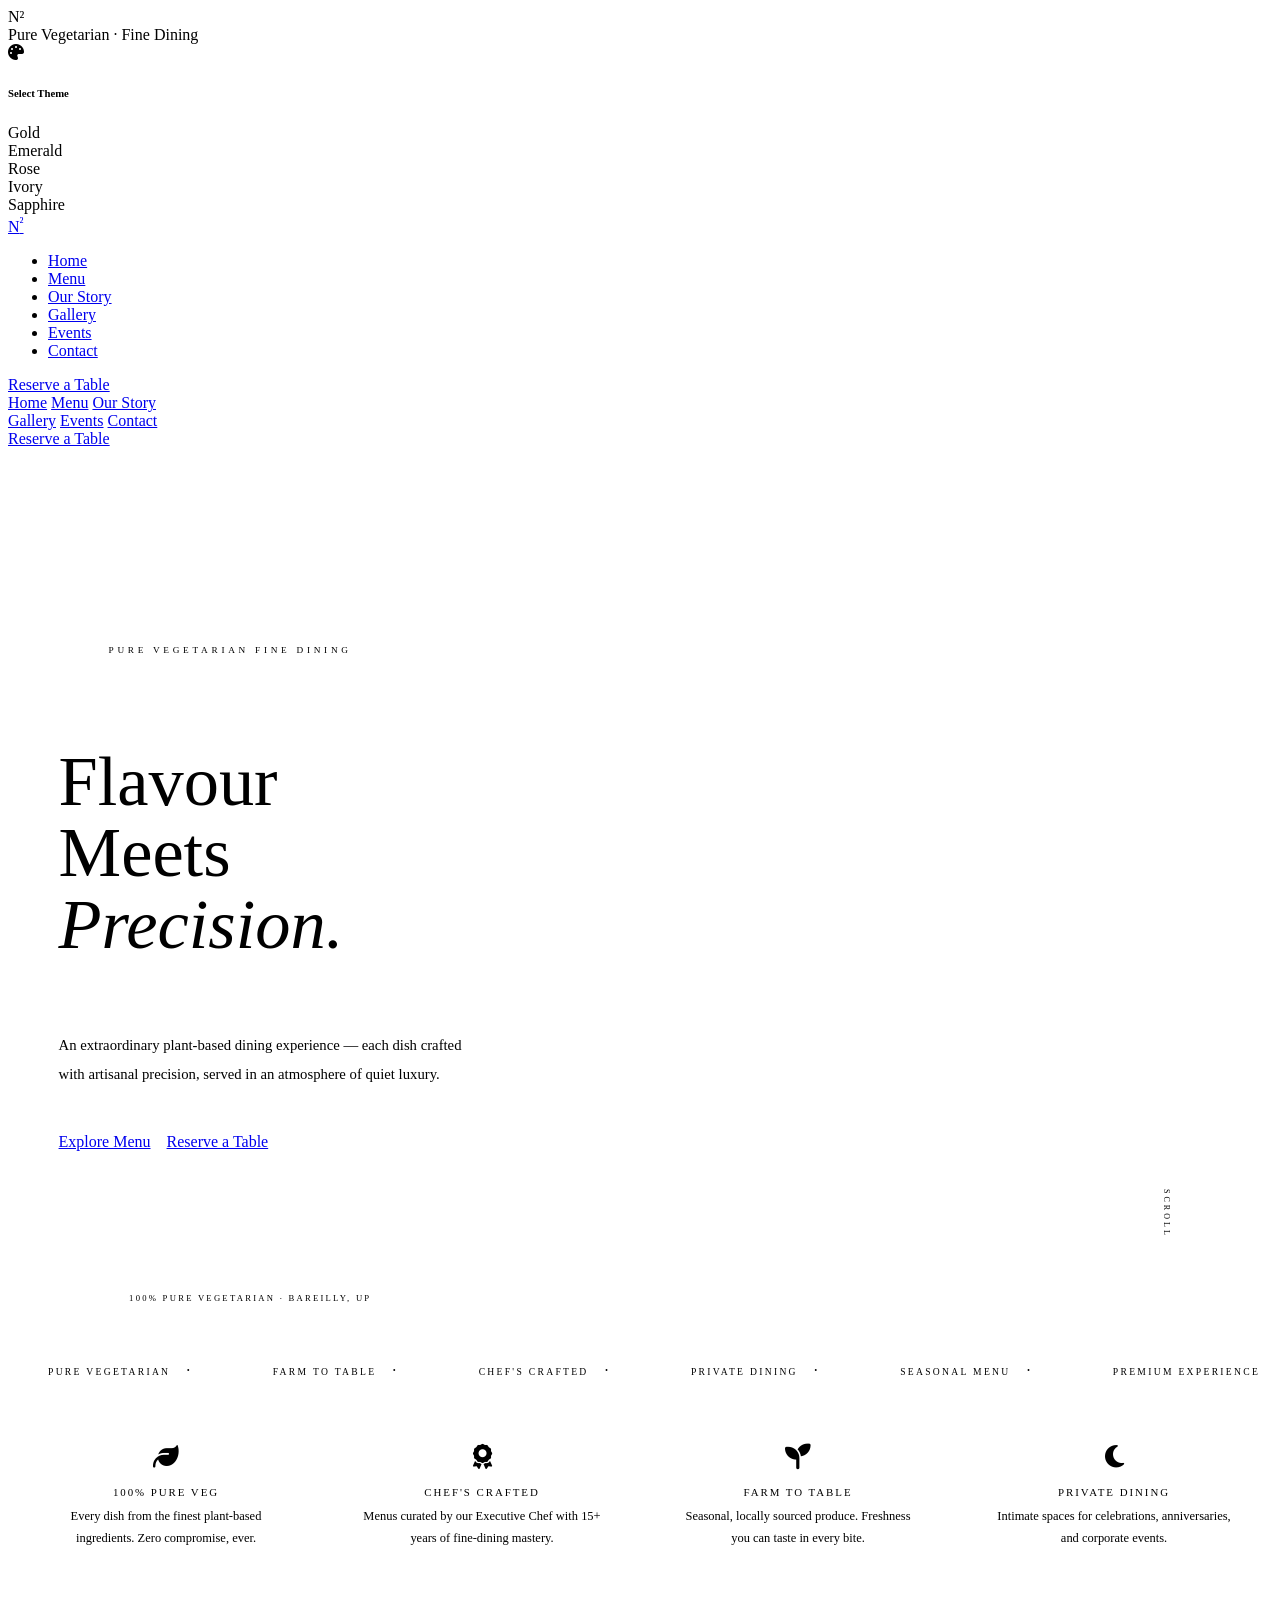
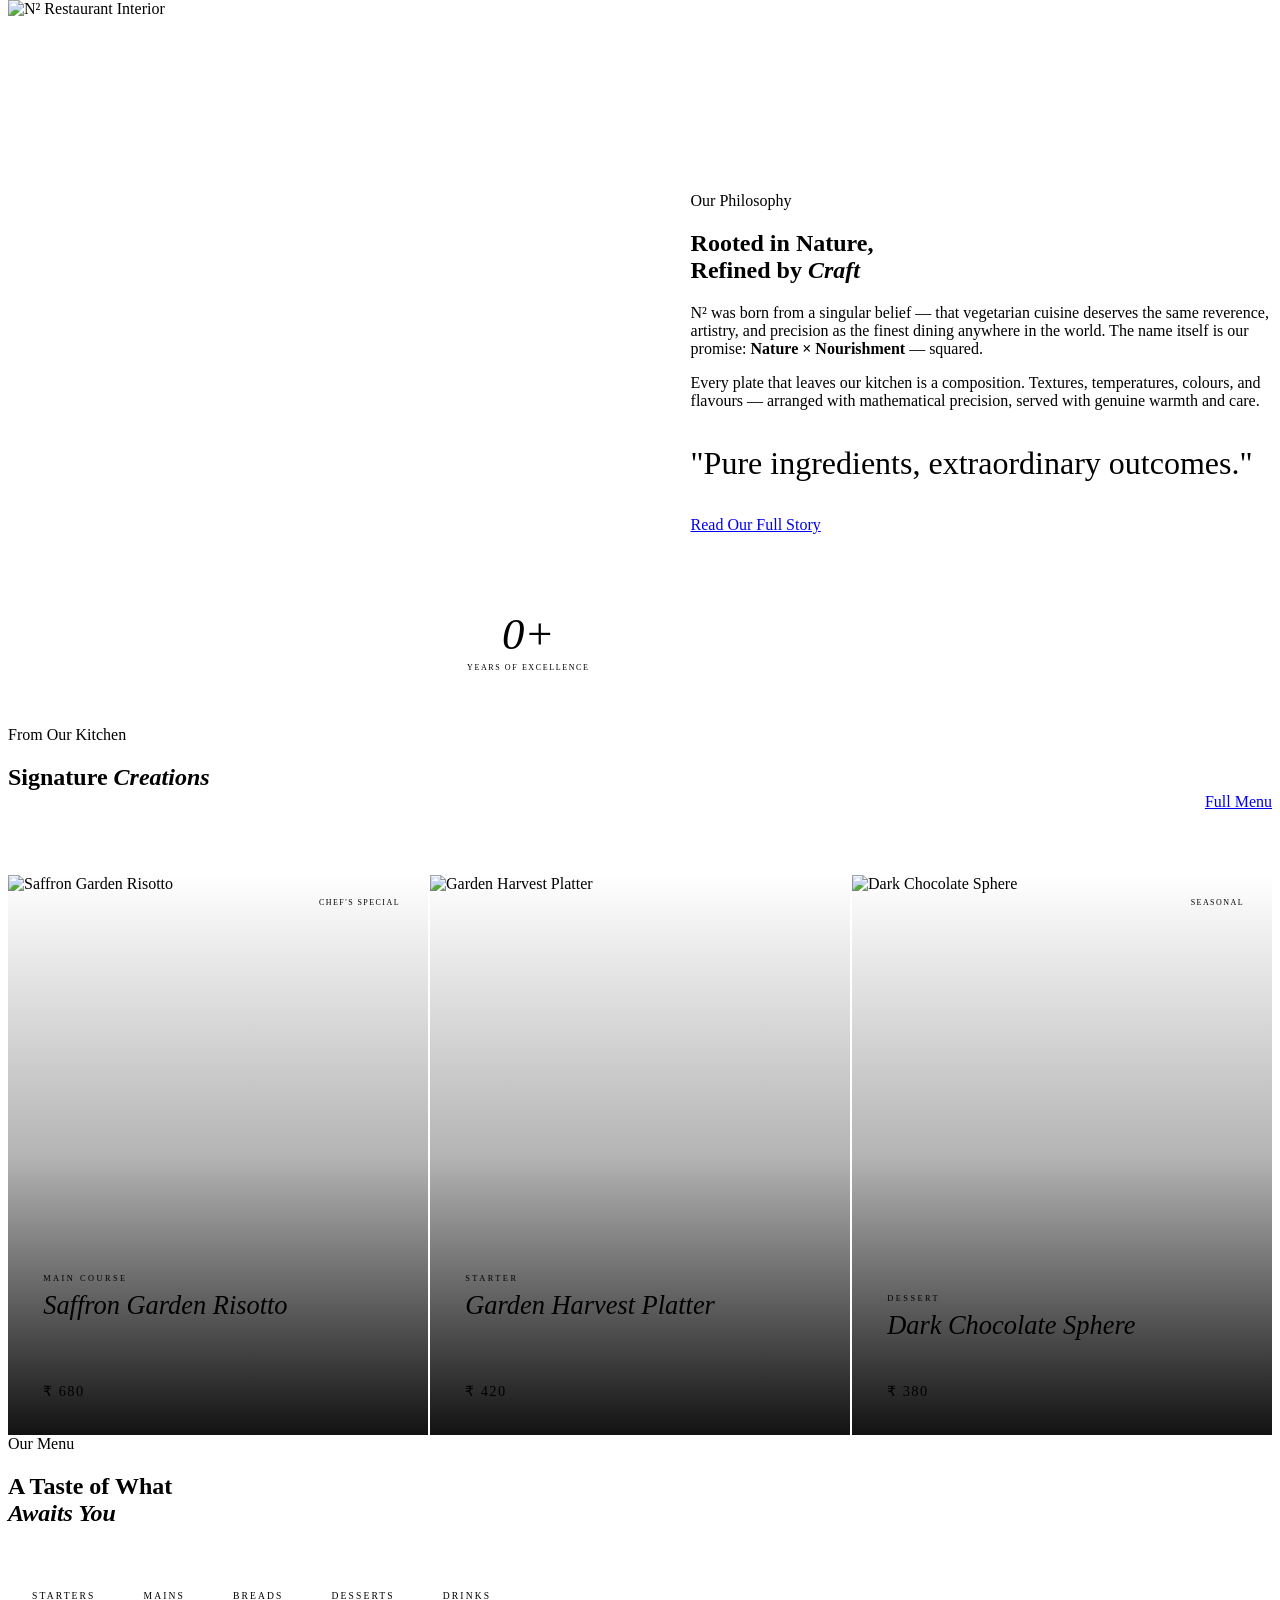
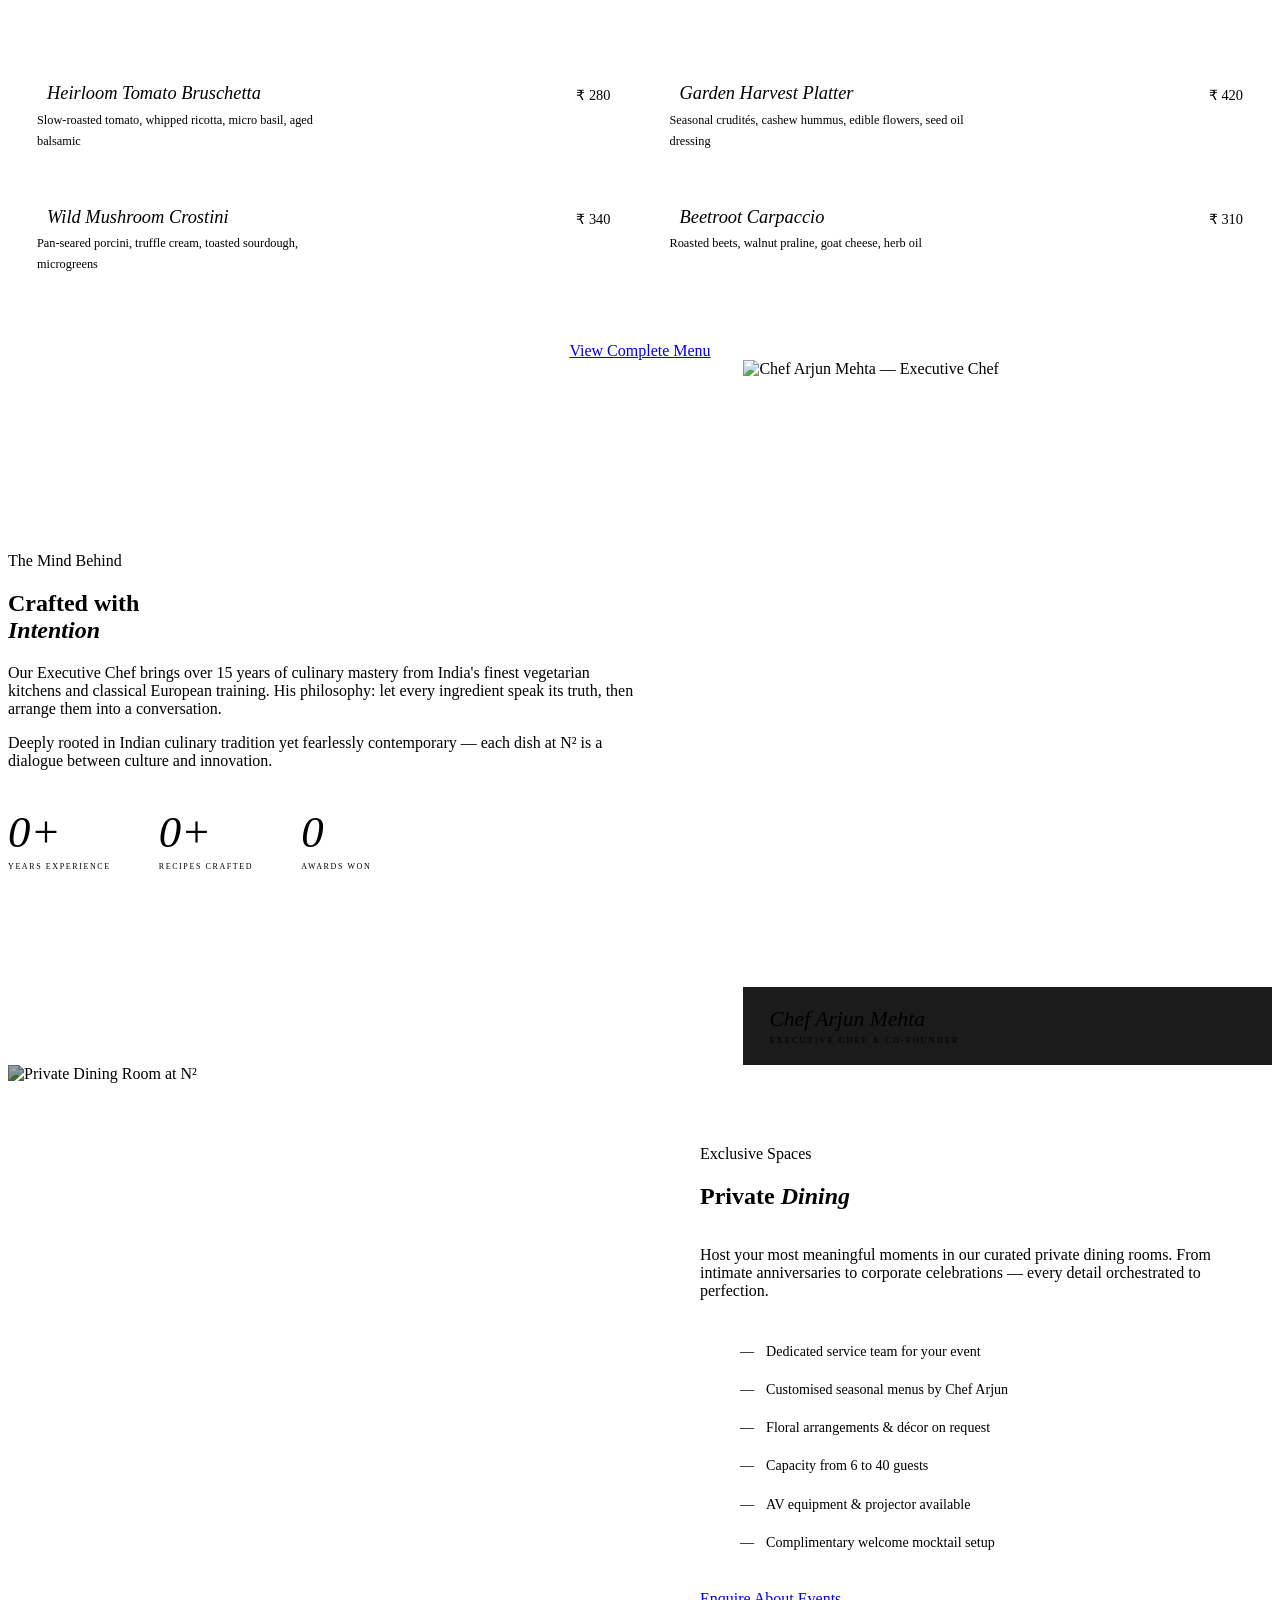
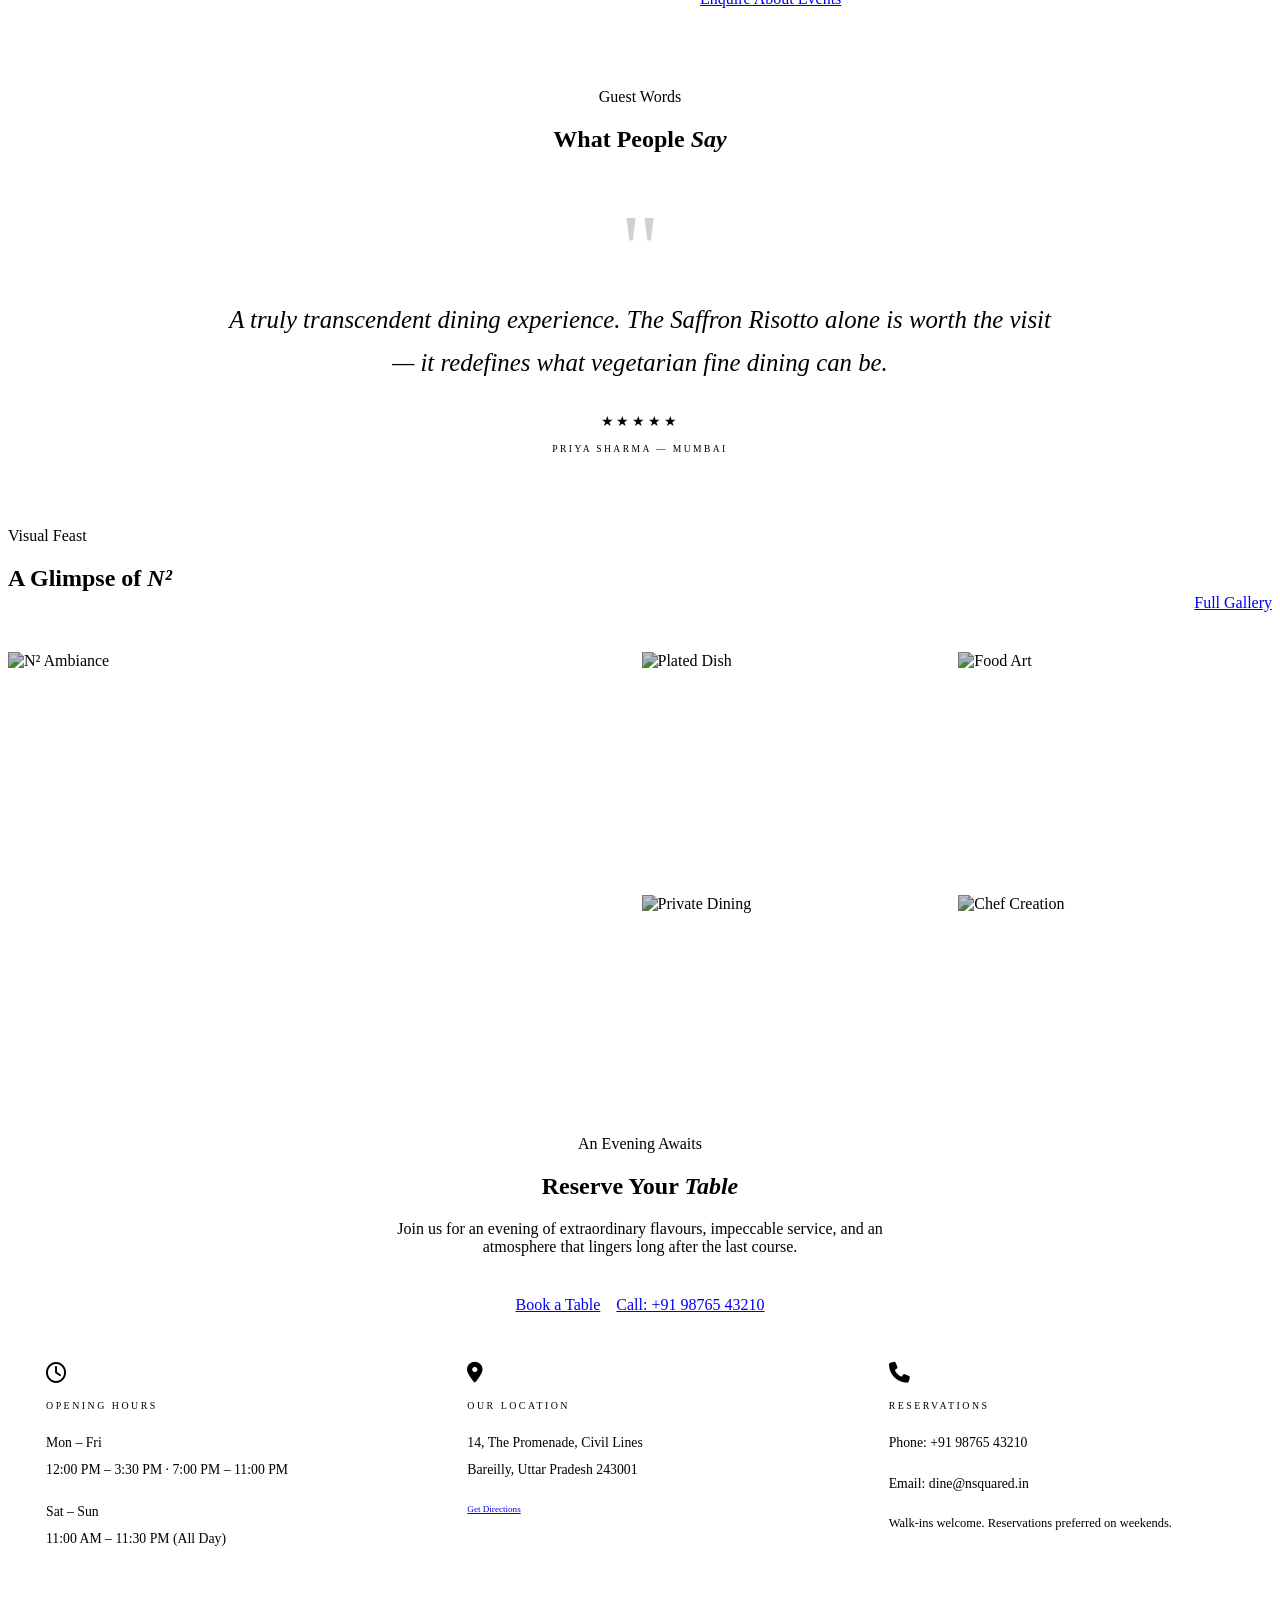
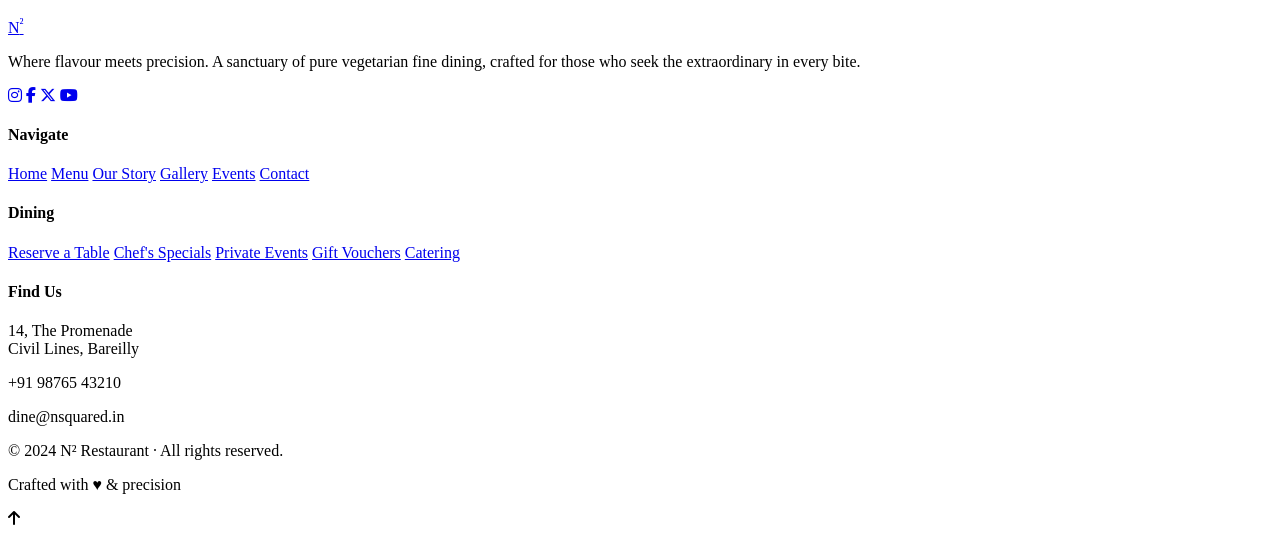
==== index.html @ 19291e17 "Add files via upload" ====
<!DOCTYPE html>
<html lang="en" data-theme="gold">
<head>
  <meta charset="UTF-8"/>
  <meta name="viewport" content="width=device-width, initial-scale=1.0"/>
  <meta name="description" content="N² — Where Flavour Meets Precision. Pure vegetarian fine dining in Bareilly, UP."/>
  <title>N² — Where Flavour Meets Precision</title>

  <!-- Font Awesome Icons -->
  <link rel="stylesheet" href="https://cdnjs.cloudflare.com/ajax/libs/font-awesome/6.5.0/css/all.min.css"/>

  <!-- Global Stylesheet -->
  <link rel="stylesheet" href="css/style.css"/>

  <style>
    /* ============================================================
       INDEX.HTML — PAGE SPECIFIC STYLES
    ============================================================ */


    /* ── HERO SECTION ── */
    #hero {
      position:   relative;
      height:     100vh;
      min-height: 700px;
      display:    grid;
      grid-template-columns: 1fr 1fr;
      overflow:   hidden;
    }

    /* Left side — dark panel with text */
    .hero-left {
      position:        relative;
      z-index:         2;
      display:         flex;
      flex-direction:  column;
      justify-content: center;
      padding:         0 6% 0 8%;
    }

    /* Gradient that blends left panel into right image */
    .hero-left::before {
      content:    '';
      position:   absolute;
      inset:      0;
      right:      -100px;
      z-index:    -1;
      background: linear-gradient(
        to right,
        var(--black) 60%,
        transparent 100%
      );
    }

    /* Right side — full image */
    .hero-right {
      position: relative;
      overflow: hidden;
    }

    .hero-right::before {
      content:    '';
      position:   absolute;
      inset:      0;
      z-index:    1;
      background: linear-gradient(
        to right,
        var(--black) 0%,
        rgba(8,8,8,0.2) 35%,
        transparent 100%
      );
    }

    .hero-img {
      width:      100%;
      height:     100%;
      object-fit: cover;
      object-position: center;
      transform:  scale(1.06);
      transition: transform 9s ease;
      filter:     brightness(0.7);
      display:    block;
    }

    #hero.loaded .hero-img {
      transform: scale(1);
    }

    /* Hero text animations — slide from left */
    .hero-eyebrow {
      font-family:    'Cinzel', serif;
      font-size:      0.58rem;
      letter-spacing: 0.4em;
      color:          var(--acc);
      text-transform: uppercase;
      display:        flex;
      align-items:    center;
      gap:            14px;
      margin-bottom:  2rem;
      opacity:        0;
      transform:      translateX(-24px);
      animation:      heroSlide 0.9s ease 0.7s forwards;
    }

    .hero-eyebrow::before {
      content:    '';
      display:    block;
      width:      36px;
      height:     1px;
      background: var(--acc);
      flex-shrink: 0;
    }

    .hero-title {
      font-family: 'Cormorant Garamond', serif;
      font-size:   clamp(3.2rem, 5.5vw, 6.5rem);
      font-weight: 300;
      line-height: 1.02;
      color:       var(--cream);
      margin-bottom: 1.6rem;
      opacity:     0;
      transform:   translateX(-32px);
      animation:   heroSlide 1s ease 0.85s forwards;
    }

    .hero-title em {
      color:       var(--acc);
      font-style:  italic;
      display:     block;
    }

    .hero-rule {
      width:      0;
      height:     1px;
      background: var(--acc);
      margin-bottom: 1.8rem;
      animation:  growRule 0.9s ease 1.1s forwards;
    }

    @keyframes growRule {
      to { width: 58px; }
    }

    .hero-sub {
      font-size:    clamp(0.85rem, 1.15vw, 0.98rem);
      color:        var(--cream-dim);
      line-height:  1.95;
      max-width:    420px;
      margin-bottom: 2.8rem;
      opacity:      0;
      transform:    translateX(-22px);
      animation:    heroSlide 0.9s ease 1.1s forwards;
    }

    .hero-btns {
      display:   flex;
      gap:       1rem;
      flex-wrap: wrap;
      opacity:   0;
      transform: translateX(-22px);
      animation: heroSlide 0.9s ease 1.3s forwards;
    }

    /* Veg badge bottom left */
    .hero-badge {
      position:    absolute;
      bottom:      2.8rem;
      left:        8%;
      display:     flex;
      align-items: center;
      gap:         10px;
      z-index:     2;
      opacity:     0;
      transform:   translateY(10px);
      animation:   heroSlide 0.8s ease 1.9s forwards;
    }

    .badge-pulse {
      width:         10px;
      height:        10px;
      border-radius: 50%;
      background:    var(--green-dot);
      animation:     vegPulse 2s ease infinite;
    }

    .badge-text {
      font-family:    'Cinzel', serif;
      font-size:      0.54rem;
      letter-spacing: 0.26em;
      color:          var(--muted-light);
      text-transform: uppercase;
    }

    /* Scroll indicator bottom right */
    .hero-scroll {
      position:        absolute;
      bottom:          2.8rem;
      right:           8%;
      z-index:         3;
      display:         flex;
      flex-direction:  column;
      align-items:     center;
      gap:             10px;
      opacity:         0;
      transform:       translateY(10px);
      animation:       heroSlide 0.8s ease 2.1s forwards;
    }

    .hero-scroll span {
      font-family:     'Cinzel', serif;
      font-size:       0.5rem;
      letter-spacing:  0.38em;
      color:           var(--muted);
      text-transform:  uppercase;
      writing-mode:    vertical-rl;
    }

    .scroll-line {
      width:      1px;
      height:     56px;
      background: linear-gradient(to bottom, var(--acc), transparent);
      animation:  scrollPulse 2.2s ease infinite;
    }

    @keyframes scrollPulse {
      0%, 100% { opacity: 0.3; transform: scaleY(1); }
      50%       { opacity: 1;   transform: scaleY(1.1); }
    }

    @keyframes heroSlide {
      to { opacity: 1; transform: none; }
    }


    /* ── MARQUEE STRIP ── */
    #marquee-strip {
      background:   var(--dark2);
      border-top:   1px solid var(--border);
      border-bottom:1px solid var(--border);
      padding:      14px 0;
      overflow:     hidden;
    }

    .marquee-track {
      display:    flex;
      gap:        0;
      width:      max-content;
      animation:  marquee 28s linear infinite;
    }

    .marquee-track:hover {
      animation-play-state: paused;
    }

    .marquee-item {
      font-family:    'Cinzel', serif;
      font-size:      0.6rem;
      letter-spacing: 0.24em;
      color:          var(--muted);
      text-transform: uppercase;
      padding:        0 2.5rem;
      display:        flex;
      align-items:    center;
      gap:            1rem;
      white-space:    nowrap;
    }

    .marquee-item .dot {
      color:     var(--acc);
      font-size: 1rem;
    }

    @keyframes marquee {
      from { transform: translateX(0); }
      to   { transform: translateX(-50%); }
    }


    /* ── FEATURES STRIP ── */
    #features {
      background:    var(--dark);
      border-bottom: 1px solid var(--border);
    }

    .feat-grid {
      display:               grid;
      grid-template-columns: repeat(4, 1fr);
    }

    .feat-item {
      padding:      50px 36px;
      text-align:   center;
      border-right: 1px solid var(--border);
      position:     relative;
      overflow:     hidden;
      transition:   background 0.4s ease;
      cursor:       default;
    }

    .feat-item:last-child {
      border-right: none;
    }

    /* Gold line appears at bottom on hover */
    .feat-item::after {
      content:          '';
      position:         absolute;
      bottom:           0;
      left:             50%;
      transform:        translateX(-50%) scaleX(0);
      width:            40px;
      height:           2px;
      background:       var(--acc);
      transition:       transform 0.4s ease;
    }

    .feat-item:hover {
      background: rgba(var(--acc-rgb), 0.03);
    }

    .feat-item:hover::after {
      transform: translateX(-50%) scaleX(1);
    }

    .feat-icon {
      font-size:     1.6rem;
      color:         var(--acc);
      margin-bottom: 1rem;
      display:       block;
      transition:    transform 0.4s ease;
    }

    .feat-item:hover .feat-icon {
      transform: translateY(-5px) scale(1.12);
    }

    .feat-title {
      font-family:    'Cinzel', serif;
      font-size:      0.68rem;
      letter-spacing: 0.18em;
      color:          var(--cream);
      text-transform: uppercase;
      margin-bottom:  0.5rem;
    }

    .feat-desc {
      font-size:   0.78rem;
      color:       var(--muted);
      line-height: 1.75;
    }


    /* ── OUR STORY ── */
    #story {
      background: var(--black);
      overflow:   hidden;
    }

    .story-grid {
      display:               grid;
      grid-template-columns: 1fr 1fr;
      gap:                   8%;
      align-items:           center;
    }

    .story-img-wrap {
      position:     relative;
      aspect-ratio: 4 / 5;
    }

    .story-img-wrap img {
      width:      100%;
      height:     100%;
      object-fit: cover;
    }

    /* Offset border frame */
    .story-img-wrap::before {
      content:    '';
      position:   absolute;
      top:        -20px;
      left:       -20px;
      right:       20px;
      bottom:      20px;
      border:     1px solid var(--acc-line);
      z-index:    -1;
      transition: transform 0.5s ease;
    }

    .story-img-wrap:hover::before {
      transform: translate(6px, 6px);
    }

    /* Floating stat card */
    .story-stat {
      position:   absolute;
      bottom:     28px;
      right:      -30px;
      background: var(--dark2);
      border:     1px solid var(--border);
      padding:    24px 30px;
      text-align: center;
    }

    .story-stat .big-num {
      font-family:  'Cormorant Garamond', serif;
      font-size:    2.8rem;
      font-style:   italic;
      color:        var(--acc);
      line-height:  1;
      display:      block;
    }

    .story-stat .small-lbl {
      font-family:    'Cinzel', serif;
      font-size:      0.5rem;
      letter-spacing: 0.2em;
      color:          var(--muted);
      text-transform: uppercase;
    }

    .story-quote {
      font-family:   'Great Vibes', cursive;
      font-size:     2rem;
      color:         var(--acc);
      margin:        1.8rem 0;
      line-height:   1.5;
    }


    /* ── SIGNATURE DISHES ── */
    #dishes {
      background: var(--dark);
    }

    .dishes-header {
      display:         flex;
      align-items:     flex-end;
      justify-content: space-between;
      margin-bottom:   4rem;
    }

    .dishes-grid {
      display:               grid;
      grid-template-columns: repeat(3, 1fr);
      gap:                   2px;
    }

    .dish-card {
      position:     relative;
      aspect-ratio: 3 / 4;
      overflow:     hidden;
      cursor:       pointer;
    }

    .dish-card img {
      width:      100%;
      height:     100%;
      object-fit: cover;
      display:    block;
      transition: transform 0.8s cubic-bezier(0.25, 0.46, 0.45, 0.94);
    }

    .dish-card:hover img {
      transform: scale(1.07);
    }

    .dish-overlay {
      position:        absolute;
      inset:           0;
      background:      linear-gradient(
        to top,
        rgba(8,8,8,0.96) 0%,
        rgba(8,8,8,0.3) 50%,
        transparent 100%
      );
      display:         flex;
      flex-direction:  column;
      justify-content: flex-end;
      padding:         2.2rem;
      transition:      background 0.4s ease;
    }

    .dish-card:hover .dish-overlay {
      background: linear-gradient(
        to top,
        rgba(8,8,8,0.98) 0%,
        rgba(8,8,8,0.6) 60%,
        rgba(8,8,8,0.1) 100%
      );
    }

    /* Veg mark top left */
    .dish-veg {
      position: absolute;
      top:      18px;
      left:     18px;
    }

    /* Badge top right */
    .dish-badge {
      position:       absolute;
      top:            18px;
      right:          18px;
      font-family:    'Cinzel', serif;
      font-size:      0.5rem;
      letter-spacing: 0.18em;
      text-transform: uppercase;
      color:          var(--black);
      background:     var(--acc);
      padding:        5px 10px;
    }

    .dish-category {
      font-family:    'Cinzel', serif;
      font-size:      0.52rem;
      letter-spacing: 0.3em;
      color:          var(--acc);
      text-transform: uppercase;
      margin-bottom:  0.4rem;
    }

    .dish-name {
      font-family:   'Cormorant Garamond', serif;
      font-size:     1.65rem;
      font-style:    italic;
      color:         var(--cream);
      line-height:   1.2;
      margin-bottom: 0.45rem;
    }

    .dish-desc {
      font-size:  0.76rem;
      color:      var(--cream-dim);
      line-height:1.65;
      opacity:    0;
      transform:  translateY(8px);
      transition: all 0.4s ease;
      margin-bottom: 0.9rem;
    }

    .dish-card:hover .dish-desc {
      opacity:   1;
      transform: translateY(0);
    }

    .dish-price {
      font-family:    'Cinzel', serif;
      font-size:      0.9rem;
      color:          var(--acc);
      letter-spacing: 0.1em;
    }


    /* ── MENU PREVIEW TABS ── */
    #menu-prev {
      background: var(--black);
    }

    .menu-tabs {
      display:       flex;
      border-bottom: 1px solid var(--border);
      flex-wrap:     wrap;
      margin-bottom: 2.5rem;
      overflow-x:    auto;
    }

    .tab-btn {
      font-family:    'Cinzel', serif;
      font-size:      0.6rem;
      letter-spacing: 0.22em;
      text-transform: uppercase;
      color:          var(--muted);
      background:     none;
      border:         none;
      padding:        15px 24px;
      cursor:         pointer;
      position:       relative;
      transition:     color 0.3s ease;
      white-space:    nowrap;
      overflow:       hidden;
    }

    .tab-btn::after {
      content:    '';
      position:   absolute;
      bottom:     -1px;
      left:       0;
      right:      0;
      height:     1px;
      background: var(--acc);
      transform:  scaleX(0);
      transition: transform 0.35s ease;
    }

    .tab-btn.active {
      color: var(--acc);
    }

    .tab-btn.active::after {
      transform: scaleX(1);
    }

    .tab-btn:hover {
      color: var(--cream-dim);
    }

    .tab-panel {
      display: none;
    }

    .tab-panel.active {
      display:               grid;
      grid-template-columns: repeat(2, 1fr);
      gap:                   1px;
      animation:             tabFade 0.4s ease;
    }

    @keyframes tabFade {
      from { opacity: 0; transform: translateY(8px); }
      to   { opacity: 1; transform: translateY(0); }
    }

    .menu-item {
      background:    var(--dark2);
      padding:       26px 28px;
      border:        1px solid transparent;
      display:       flex;
      justify-content: space-between;
      align-items:   flex-start;
      gap:           1rem;
      transition:    border-color 0.3s, background 0.3s;
      cursor:        default;
    }

    .menu-item:hover {
      border-color: var(--border);
      background:   rgba(var(--acc-rgb), 0.025);
    }

    .mi-name-row {
      display:     flex;
      align-items: center;
      gap:         10px;
      margin-bottom: 0.35rem;
    }

    .mi-name {
      font-family: 'Cormorant Garamond', serif;
      font-size:   1.15rem;
      font-style:  italic;
      color:       var(--cream);
    }

    .mi-desc {
      font-size:   0.77rem;
      color:       var(--muted);
      line-height: 1.7;
      max-width:   300px;
    }

    .mi-price {
      font-family:    'Cinzel', serif;
      font-size:      0.9rem;
      color:          var(--acc);
      white-space:    nowrap;
      flex-shrink:    0;
      margin-top:     4px;
    }


    /* ── CHEF SECTION ── */
    #chef {
      background: var(--dark);
      overflow:   hidden;
    }

    .chef-grid {
      display:               grid;
      grid-template-columns: 1.2fr 1fr;
      gap:                   8%;
      align-items:           center;
    }

    .chef-img-wrap {
      position: relative;
    }

    .chef-img-wrap img {
      width:          100%;
      aspect-ratio:   3 / 4;
      object-fit:     cover;
      object-position:top;
      display:        block;
    }

    .chef-nameplate {
      position:    absolute;
      bottom:      0;
      left:        0;
      right:       0;
      background:  rgba(8, 8, 8, 0.92);
      border-top:  1px solid var(--border);
      padding:     20px 26px;
    }

    .chef-name {
      font-family: 'Cormorant Garamond', serif;
      font-size:   1.35rem;
      font-style:  italic;
      color:       var(--cream);
    }

    .chef-role {
      font-family:    'Cinzel', serif;
      font-size:      0.52rem;
      letter-spacing: 0.25em;
      color:          var(--acc);
      text-transform: uppercase;
      margin-top:     4px;
    }

    .chef-stats {
      display:    flex;
      gap:        3rem;
      margin-top: 2.5rem;
    }

    .chef-stat .big-n {
      font-family: 'Cormorant Garamond', serif;
      font-size:   2.8rem;
      font-style:  italic;
      color:       var(--acc);
      line-height: 1;
      display:     block;
    }

    .chef-stat .lbl {
      font-family:    'Cinzel', serif;
      font-size:      0.5rem;
      letter-spacing: 0.2em;
      color:          var(--muted);
      text-transform: uppercase;
    }


    /* ── PRIVATE DINING ── */
    #private {
      background: var(--black);
      overflow:   hidden;
    }

    .private-grid {
      display:               grid;
      grid-template-columns: 1fr 1fr;
    }

    .private-img {
      position: relative;
      overflow: hidden;
      min-height: 500px;
    }

    .private-img img {
      width:      100%;
      height:     100%;
      object-fit: cover;
      filter:     brightness(0.65);
      transition: transform 0.8s ease, filter 0.5s ease;
      display:    block;
    }

    .private-img:hover img {
      transform: scale(1.04);
      filter:    brightness(0.8);
    }

    .private-text {
      background:  var(--dark2);
      padding:     80px 60px;
      border:      1px solid var(--border);
      border-left: none;
      display:     flex;
      flex-direction: column;
      justify-content: center;
    }

    .private-list {
      display:        flex;
      flex-direction: column;
      gap:            0.9rem;
      margin:         1.5rem 0 2.2rem;
    }

    .private-list li {
      font-size:   0.88rem;
      color:       var(--cream-dim);
      line-height: 1.7;
      display:     flex;
      align-items: flex-start;
      gap:         12px;
    }

    .private-list li::before {
      content:    '—';
      color:      var(--acc);
      flex-shrink:0;
    }


    /* ── TESTIMONIALS ── */
    #testimonials {
      background: var(--dark2);
    }

    .test-wrap {
      max-width:  880px;
      margin:     0 auto;
      text-align: center;
    }

    .test-slider {
      position:   relative;
      min-height: 280px;
      margin-top: 3rem;
    }

    .test-item {
      position:        absolute;
      inset:           0;
      opacity:         0;
      transform:       translateX(30px);
      transition:      all 0.7s cubic-bezier(0.25, 0.46, 0.45, 0.94);
      display:         flex;
      flex-direction:  column;
      align-items:     center;
      justify-content: center;
      padding:         0 1rem;
    }

    .test-item.active {
      opacity:   1;
      transform: translateX(0);
      position:  relative;
    }

    .big-quote {
      font-family: 'Great Vibes', cursive;
      font-size:   6rem;
      color:       var(--acc);
      opacity:     0.18;
      line-height: 1;
      margin-bottom: -1.5rem;
    }

    .test-text {
      font-family:  'Cormorant Garamond', serif;
      font-size:    clamp(1.1rem, 2.2vw, 1.55rem);
      font-style:   italic;
      font-weight:  300;
      color:        var(--cream);
      line-height:  1.75;
      margin-bottom:1.8rem;
    }

    .test-stars {
      color:          var(--acc);
      font-size:      0.85rem;
      letter-spacing: 0.2em;
      margin-bottom:  0.8rem;
    }

    .test-reviewer {
      font-family:    'Cinzel', serif;
      font-size:      0.6rem;
      letter-spacing: 0.25em;
      color:          var(--muted);
      text-transform: uppercase;
    }

    .test-dots {
      display:         flex;
      gap:             9px;
      justify-content: center;
      margin-top:      2.5rem;
    }

    .t-dot {
      width:         6px;
      height:        6px;
      border-radius: 3px;
      background:    var(--muted);
      cursor:        pointer;
      transition:    all 0.35s ease;
    }

    .t-dot.active {
      background: var(--acc);
      width:      22px;
    }


    /* ── GALLERY PREVIEW ── */
    #gallery-prev {
      background: var(--dark);
    }

    .gal-header {
      display:         flex;
      align-items:     flex-end;
      justify-content: space-between;
      margin-bottom:   2.5rem;
    }

    .gal-grid {
      display:               grid;
      grid-template-columns: repeat(4, 1fr);
      grid-template-rows:    240px 240px;
      gap:                   3px;
    }

    /* First item spans 2x2 */
    .gal-grid .g-item:first-child {
      grid-column: span 2;
      grid-row:    span 2;
    }

    .g-item {
      overflow:  hidden;
      position:  relative;
      cursor:    pointer;
    }

    .g-item img {
      width:      100%;
      height:     100%;
      object-fit: cover;
      display:    block;
      transition: transform 0.7s cubic-bezier(0.25, 0.46, 0.45, 0.94),
                  filter 0.4s ease;
      filter:     brightness(0.78);
    }

    .g-item:hover img {
      transform: scale(1.07);
      filter:    brightness(1);
    }

    /* Gold border on hover */
    .g-item::after {
      content:    '';
      position:   absolute;
      inset:      0;
      border:     0 solid var(--acc);
      transition: border-width 0.3s ease, opacity 0.3s ease;
      opacity:    0;
    }

    .g-item:hover::after {
      border-width: 2px;
      opacity:      1;
    }


    /* ── CTA BAND ── */
    #cta-band {
      background:    linear-gradient(
        135deg,
        var(--dark2) 0%,
        rgba(var(--acc-rgb), 0.07) 100%
      );
      border-top:    1px solid var(--border);
      border-bottom: 1px solid var(--border);
      text-align:    center;
    }

    .cta-inner {
      max-width: 740px;
      margin:    0 auto;
    }

    .cta-btns {
      display:         flex;
      gap:             1rem;
      justify-content: center;
      flex-wrap:       wrap;
      margin-top:      2.5rem;
    }


    /* ── INFO STRIP ── */
    #info-strip {
      background: var(--dark);
    }

    .info-grid {
      display:               grid;
      grid-template-columns: repeat(3, 1fr);
      border:                1px solid var(--border);
    }

    .info-block {
      padding:    48px 38px;
      border-right: 1px solid var(--border);
      transition: background 0.3s ease;
    }

    .info-block:last-child {
      border-right: none;
    }

    .info-block:hover {
      background: rgba(var(--acc-rgb), 0.025);
    }

    .info-icon {
      font-size:     1.3rem;
      color:         var(--acc);
      margin-bottom: 1.1rem;
      display:       block;
    }

    .info-title {
      font-family:    'Cinzel', serif;
      font-size:      0.62rem;
      letter-spacing: 0.25em;
      color:          var(--acc);
      text-transform: uppercase;
      margin-bottom:  1.1rem;
    }

    .info-line {
      font-size:   0.86rem;
      color:       var(--cream-dim);
      line-height: 2;
    }

    .info-line strong {
      color:       var(--cream);
      font-weight: 400;
    }


    /* ── RESPONSIVE ── */
    @media (max-width: 1024px) {
      #hero              { grid-template-columns: 1fr; }
      .hero-right        { position: absolute; inset: 0; z-index: 0; }
      .hero-right::before{
        background: linear-gradient(
          to right,
          rgba(8,8,8,0.92) 0%,
          rgba(8,8,8,0.55) 100%
        );
      }
      .hero-left         { position: relative; z-index: 2; padding: 0 6%; }
      .hero-left::before { background: none; }

      .feat-grid         { grid-template-columns: repeat(2, 1fr); }
      .feat-item:nth-child(2) { border-right: none; }

      .story-grid        { grid-template-columns: 1fr; }
      .story-stat        { right: -10px; }

      .dishes-grid       { grid-template-columns: repeat(2, 1fr); }
      .chef-grid         { grid-template-columns: 1fr; }

      .private-grid      { grid-template-columns: 1fr; }
      .private-img       { min-height: 350px; }
      .private-text      {
        border-left:  1px solid var(--border);
        border-top:   none;
        padding:      60px 40px;
      }

      .gal-grid {
        grid-template-columns: 1fr 1fr;
        grid-template-rows:    auto;
      }
      .gal-grid .g-item:first-child {
        grid-column: span 2;
        grid-row:    span 1;
      }

      .info-grid         { grid-template-columns: 1fr; }
      .info-block        { border-right: none; border-bottom: 1px solid var(--border); }
    }

    @media (max-width: 768px) {
      .dishes-grid       { grid-template-columns: 1fr; }
      .feat-grid         { grid-template-columns: 1fr 1fr; }
      .dishes-header,
      .gal-header        { flex-direction: column; align-items: flex-start; gap: 1rem; }
      .tab-panel.active  { grid-template-columns: 1fr; }
      .chef-stats        { gap: 1.5rem; }
    }

    @media (max-width: 480px) {
      .feat-grid         { grid-template-columns: 1fr; }
      .feat-item         { border-right: none; border-bottom: 1px solid var(--border); }
      .hero-btns         { flex-direction: column; }
      .hero-btns .btn    { text-align: center; justify-content: center; }
    }
  </style>
</head>
<body>

  <!-- ══ PAGE TRANSITION ══ -->
  <div class="page-trans" id="page-trans"></div>

  <!-- ══ LOADER ══ -->
  <div id="loader">
    <div class="ldr-logo">N²</div>
    <div class="ldr-tagline">Pure Vegetarian · Fine Dining</div>
    <div class="ldr-bar"></div>
  </div>

  <!-- ══ SCROLL PROGRESS ══ -->
  <div id="progress-bar"></div>

  <!-- ══ CUSTOM CURSOR ══ -->
  <div class="cursor-dot"  id="cursor-dot"></div>
  <div class="cursor-ring" id="cursor-ring"></div>

  <!-- ══ THEME PANEL ══ -->
  <div id="theme-btn" title="Change Theme">
    <i class="fa-solid fa-palette"></i>
  </div>
  <div id="theme-panel">
    <h6>Select Theme</h6>
    <div class="th-swatches">
      <div class="swatch active" data-theme="gold">
        <div class="sw-dot" style="background:#C9A84C"></div>
        <span class="sw-lbl">Gold</span>
      </div>
      <div class="swatch" data-theme="emerald">
        <div class="sw-dot" style="background:#4CAF82"></div>
        <span class="sw-lbl">Emerald</span>
      </div>
      <div class="swatch" data-theme="rose">
        <div class="sw-dot" style="background:#C97878"></div>
        <span class="sw-lbl">Rose</span>
      </div>
      <div class="swatch" data-theme="ivory">
        <div class="sw-dot" style="background:#D4C5A9"></div>
        <span class="sw-lbl">Ivory</span>
      </div>
      <div class="swatch" data-theme="sapphire">
        <div class="sw-dot" style="background:#6A9BC9"></div>
        <span class="sw-lbl">Sapphire</span>
      </div>
    </div>
  </div>

  <!-- ══════════════════════════════════════
       NAVBAR
  ══════════════════════════════════════ -->
  <nav id="navbar">
    <a href="index.html" class="nav-logo">N<sup>²</sup></a>

    <ul class="nav-links">
      <li><a href="index.html" class="active">Home</a></li>
      <li><a href="menu.html">Menu</a></li>
      <li><a href="about.html">Our Story</a></li>
      <li><a href="gallery.html">Gallery</a></li>
      <li><a href="events.html">Events</a></li>
      <li><a href="contact.html">Contact</a></li>
    </ul>

    <a href="reservations.html" class="nav-cta btn">
      <span>Reserve a Table</span>
    </a>

    <div class="hamburger" id="hamburger">
      <span></span>
      <span></span>
      <span></span>
    </div>
  </nav>

  <!-- ══ MOBILE NAV ══ -->
  <div class="mob-nav" id="mob-nav">
    <a href="index.html">Home</a>
    <a href="menu.html">Menu</a>
    <a href="about.html">Our Story</a>
    <div class="mob-divider"></div>
    <a href="gallery.html">Gallery</a>
    <a href="events.html">Events</a>
    <a href="contact.html">Contact</a>
    <div class="mob-divider"></div>
    <a href="reservations.html">Reserve a Table</a>
  </div>


  <!-- ══════════════════════════════════════
       HERO — SPLIT EDITORIAL LAYOUT
  ══════════════════════════════════════ -->
  <section id="hero">

    <!-- Left — dark text panel -->
    <div class="hero-left">
      <div class="hero-eyebrow">Pure Vegetarian Fine Dining</div>

      <h1 class="hero-title">
        Flavour<br>
        Meets
        <em>Precision.</em>
      </h1>

      <div class="hero-rule"></div>

      <p class="hero-sub">
        An extraordinary plant-based dining experience —
        each dish crafted with artisanal precision,
        served in an atmosphere of quiet luxury.
      </p>

      <div class="hero-btns">
        <a href="menu.html" class="btn btn-primary">
          <span>Explore Menu</span>
        </a>
        <a href="reservations.html" class="btn btn-outline">
          <span>Reserve a Table</span>
        </a>
      </div>
    </div>

    <!-- Right — full bleed image -->
    <div class="hero-right">
      <img
        class="hero-img"
        src="https://images.unsplash.com/photo-1414235077428-338989a2e8c0?w=1400&q=85"
        alt="N² Restaurant — Elegant dining interior"
      />
    </div>

    <!-- Bottom left — veg badge -->
    <div class="hero-badge">
      <div class="badge-pulse"></div>
      <span class="badge-text">100% Pure Vegetarian · Bareilly, UP</span>
    </div>

    <!-- Bottom right — scroll indicator -->
    <div class="hero-scroll">
      <span>Scroll</span>
      <div class="scroll-line"></div>
    </div>

  </section>


  <!-- ══════════════════════════════════════
       MARQUEE STRIP — Scrolling services
  ══════════════════════════════════════ -->
  <div id="marquee-strip">
    <div class="marquee-track">
      <!-- Items duplicate kiye hain infinite loop ke liye -->
      <span class="marquee-item">Pure Vegetarian <span class="dot">·</span></span>
      <span class="marquee-item">Farm to Table <span class="dot">·</span></span>
      <span class="marquee-item">Chef's Crafted <span class="dot">·</span></span>
      <span class="marquee-item">Private Dining <span class="dot">·</span></span>
      <span class="marquee-item">Seasonal Menu <span class="dot">·</span></span>
      <span class="marquee-item">Premium Experience <span class="dot">·</span></span>
      <span class="marquee-item">Bareilly, UP <span class="dot">·</span></span>
      <span class="marquee-item">Est. 2024 <span class="dot">·</span></span>
      <!-- Duplicate for seamless loop -->
      <span class="marquee-item">Pure Vegetarian <span class="dot">·</span></span>
      <span class="marquee-item">Farm to Table <span class="dot">·</span></span>
      <span class="marquee-item">Chef's Crafted <span class="dot">·</span></span>
      <span class="marquee-item">Private Dining <span class="dot">·</span></span>
      <span class="marquee-item">Seasonal Menu <span class="dot">·</span></span>
      <span class="marquee-item">Premium Experience <span class="dot">·</span></span>
      <span class="marquee-item">Bareilly, UP <span class="dot">·</span></span>
      <span class="marquee-item">Est. 2024 <span class="dot">·</span></span>
    </div>
  </div>


  <!-- ══════════════════════════════════════
       FEATURES STRIP
  ══════════════════════════════════════ -->
  <section id="features">
    <div class="feat-grid">
      <div class="feat-item rev d1">
        <i class="fa-solid fa-leaf feat-icon"></i>
        <div class="feat-title">100% Pure Veg</div>
        <div class="feat-desc">Every dish from the finest plant-based ingredients. Zero compromise, ever.</div>
      </div>
      <div class="feat-item rev d2">
        <i class="fa-solid fa-award feat-icon"></i>
        <div class="feat-title">Chef's Crafted</div>
        <div class="feat-desc">Menus curated by our Executive Chef with 15+ years of fine-dining mastery.</div>
      </div>
      <div class="feat-item rev d3">
        <i class="fa-solid fa-seedling feat-icon"></i>
        <div class="feat-title">Farm to Table</div>
        <div class="feat-desc">Seasonal, locally sourced produce. Freshness you can taste in every bite.</div>
      </div>
      <div class="feat-item rev d4">
        <i class="fa-solid fa-moon feat-icon"></i>
        <div class="feat-title">Private Dining</div>
        <div class="feat-desc">Intimate spaces for celebrations, anniversaries, and corporate events.</div>
      </div>
    </div>
  </section>


  <!-- ══════════════════════════════════════
       OUR STORY
  ══════════════════════════════════════ -->
  <section id="story" class="sp">
    <div class="inner story-grid">

      <!-- Left — image with frame effect -->
      <div class="story-img-wrap rev-left">
        <img
          src="https://images.unsplash.com/photo-1517248135467-4c7edcad34c4?w=900&q=80"
          alt="N² Restaurant Interior"
        />
        <div class="story-stat">
          <span class="big-num count-up" data-target="8" data-suffix="+">0+</span>
          <span class="small-lbl">Years of Excellence</span>
        </div>
      </div>

      <!-- Right — text content -->
      <div class="rev-right">
        <span class="sec-label">Our Philosophy</span>
        <h2 class="sec-title">
          Rooted in Nature,<br>
          Refined by <em>Craft</em>
        </h2>
        <div class="gold-rule"></div>

        <p class="body-p">
          N² was born from a singular belief — that vegetarian cuisine
          deserves the same reverence, artistry, and precision as the finest
          dining anywhere in the world. The name itself is our promise:
          <strong style="color:var(--cream)">Nature × Nourishment</strong> — squared.
        </p>

        <p class="body-p">
          Every plate that leaves our kitchen is a composition. Textures,
          temperatures, colours, and flavours — arranged with mathematical
          precision, served with genuine warmth and care.
        </p>

        <div class="story-quote">"Pure ingredients, extraordinary outcomes."</div>

        <a href="about.html" class="link-arrow">Read Our Full Story</a>
      </div>

    </div>
  </section>


  <!-- ══════════════════════════════════════
       SIGNATURE DISHES
  ══════════════════════════════════════ -->
  <section id="dishes" class="sp">
    <div class="inner">

      <div class="dishes-header rev">
        <div>
          <span class="sec-label">From Our Kitchen</span>
          <h2 class="sec-title">Signature <em>Creations</em></h2>
        </div>
        <a href="menu.html" class="link-arrow">Full Menu</a>
      </div>

      <div class="dishes-grid">

        <!-- Dish 1 -->
        <div class="dish-card rev d1">
          <img
            src="https://images.unsplash.com/photo-1546069901-ba9599a7e63c?w=700&q=80"
            alt="Saffron Garden Risotto"
          />
          <div class="dish-veg">
            <div class="veg-dot pulse"></div>
          </div>
          <div class="dish-badge">Chef's Special</div>
          <div class="dish-overlay">
            <div class="dish-category">Main Course</div>
            <div class="dish-name">Saffron Garden Risotto</div>
            <div class="dish-desc">Aged arborio, foraged mushrooms, truffle oil, parmesan crisp, herb emulsion</div>
            <div class="dish-price">₹ 680</div>
          </div>
        </div>

        <!-- Dish 2 -->
        <div class="dish-card rev d2">
          <img
            src="https://images.unsplash.com/photo-1512621776951-a57141f2eefd?w=700&q=80"
            alt="Garden Harvest Platter"
          />
          <div class="dish-veg">
            <div class="veg-dot pulse"></div>
          </div>
          <div class="dish-overlay">
            <div class="dish-category">Starter</div>
            <div class="dish-name">Garden Harvest Platter</div>
            <div class="dish-desc">Heirloom vegetables, cashew hummus, edible flowers, cold-pressed seed oil</div>
            <div class="dish-price">₹ 420</div>
          </div>
        </div>

        <!-- Dish 3 -->
        <div class="dish-card rev d3">
          <img
            src="https://images.unsplash.com/photo-1565299624946-b28f40a0ae38?w=700&q=80"
            alt="Dark Chocolate Sphere"
          />
          <div class="dish-veg">
            <div class="veg-dot pulse"></div>
          </div>
          <div class="dish-badge">Seasonal</div>
          <div class="dish-overlay">
            <div class="dish-category">Dessert</div>
            <div class="dish-name">Dark Chocolate Sphere</div>
            <div class="dish-desc">Warm ganache, salted caramel, pistachio soil, gold leaf, vanilla cream</div>
            <div class="dish-price">₹ 380</div>
          </div>
        </div>

      </div>
    </div>
  </section>


  <!-- ══════════════════════════════════════
       MENU PREVIEW — TABBED
  ══════════════════════════════════════ -->
  <section id="menu-prev" class="sp">
    <div class="inner">

      <div class="rev" style="max-width:560px; margin-bottom:3rem;">
        <span class="sec-label">Our Menu</span>
        <h2 class="sec-title">A Taste of What<br><em>Awaits You</em></h2>
        <div class="gold-rule"></div>
      </div>

      <!-- Tab buttons -->
      <div class="menu-tabs rev">
        <button class="tab-btn active" data-tab="starters">Starters</button>
        <button class="tab-btn" data-tab="mains">Mains</button>
        <button class="tab-btn" data-tab="breads">Breads</button>
        <button class="tab-btn" data-tab="desserts">Desserts</button>
        <button class="tab-btn" data-tab="drinks">Drinks</button>
      </div>

      <!-- Starters -->
      <div id="starters" class="tab-panel active">
        <div class="menu-item">
          <div>
            <div class="mi-name-row"><div class="veg-dot"></div><div class="mi-name">Heirloom Tomato Bruschetta</div></div>
            <div class="mi-desc">Slow-roasted tomato, whipped ricotta, micro basil, aged balsamic</div>
          </div>
          <div class="mi-price">₹ 280</div>
        </div>
        <div class="menu-item">
          <div>
            <div class="mi-name-row"><div class="veg-dot"></div><div class="mi-name">Garden Harvest Platter</div></div>
            <div class="mi-desc">Seasonal crudités, cashew hummus, edible flowers, seed oil dressing</div>
          </div>
          <div class="mi-price">₹ 420</div>
        </div>
        <div class="menu-item">
          <div>
            <div class="mi-name-row"><div class="veg-dot"></div><div class="mi-name">Wild Mushroom Crostini</div></div>
            <div class="mi-desc">Pan-seared porcini, truffle cream, toasted sourdough, microgreens</div>
          </div>
          <div class="mi-price">₹ 340</div>
        </div>
        <div class="menu-item">
          <div>
            <div class="mi-name-row"><div class="veg-dot"></div><div class="mi-name">Beetroot Carpaccio</div></div>
            <div class="mi-desc">Roasted beets, walnut praline, goat cheese, herb oil</div>
          </div>
          <div class="mi-price">₹ 310</div>
        </div>
      </div>

      <!-- Mains -->
      <div id="mains" class="tab-panel">
        <div class="menu-item">
          <div>
            <div class="mi-name-row"><div class="veg-dot"></div><div class="mi-name">Saffron Garden Risotto</div></div>
            <div class="mi-desc">Aged arborio, foraged mushrooms, truffle oil, parmesan crisp</div>
          </div>
          <div class="mi-price">₹ 680</div>
        </div>
        <div class="menu-item">
          <div>
            <div class="mi-name-row"><div class="veg-dot"></div><div class="mi-name">Paneer Tikka Royale</div></div>
            <div class="mi-desc">Smoked paneer, makhani reduction, charred corn, saffron rice</div>
          </div>
          <div class="mi-price">₹ 590</div>
        </div>
        <div class="menu-item">
          <div>
            <div class="mi-name-row"><div class="veg-dot"></div><div class="mi-name">Dal Makhani N²</div></div>
            <div class="mi-desc">48-hour slow-cooked black lentils, house spice blend, cream</div>
          </div>
          <div class="mi-price">₹ 480</div>
        </div>
        <div class="menu-item">
          <div>
            <div class="mi-name-row"><div class="veg-dot"></div><div class="mi-name">Truffle Pasta Bianco</div></div>
            <div class="mi-desc">Hand-rolled tagliatelle, white truffle, cream, pecorino, chives</div>
          </div>
          <div class="mi-price">₹ 720</div>
        </div>
      </div>

      <!-- Breads -->
      <div id="breads" class="tab-panel">
        <div class="menu-item">
          <div>
            <div class="mi-name-row"><div class="veg-dot"></div><div class="mi-name">Truffle Naan</div></div>
            <div class="mi-desc">Hand-stretched dough, black truffle butter, fresh herbs</div>
          </div>
          <div class="mi-price">₹ 180</div>
        </div>
        <div class="menu-item">
          <div>
            <div class="mi-name-row"><div class="veg-dot"></div><div class="mi-name">Stuffed Kulcha</div></div>
            <div class="mi-desc">Whole wheat, potato-paneer filling, caramelised onion</div>
          </div>
          <div class="mi-price">₹ 160</div>
        </div>
        <div class="menu-item">
          <div>
            <div class="mi-name-row"><div class="veg-dot"></div><div class="mi-name">Garlic Laccha Paratha</div></div>
            <div class="mi-desc">Layered flatbread, roasted garlic, clarified butter</div>
          </div>
          <div class="mi-price">₹ 140</div>
        </div>
        <div class="menu-item">
          <div>
            <div class="mi-name-row"><div class="veg-dot"></div><div class="mi-name">Sourdough Loaf</div></div>
            <div class="mi-desc">24-hour fermented, herbed butter, Himalayan salt</div>
          </div>
          <div class="mi-price">₹ 220</div>
        </div>
      </div>

      <!-- Desserts -->
      <div id="desserts" class="tab-panel">
        <div class="menu-item">
          <div>
            <div class="mi-name-row"><div class="veg-dot"></div><div class="mi-name">Dark Chocolate Sphere</div></div>
            <div class="mi-desc">Warm ganache, salted caramel, pistachio soil, gold leaf</div>
          </div>
          <div class="mi-price">₹ 380</div>
        </div>
        <div class="menu-item">
          <div>
            <div class="mi-name-row"><div class="veg-dot"></div><div class="mi-name">Mango Panna Cotta</div></div>
            <div class="mi-desc">Alphonso mango, cardamom cream, rose jelly, saffron threads</div>
          </div>
          <div class="mi-price">₹ 320</div>
        </div>
        <div class="menu-item">
          <div>
            <div class="mi-name-row"><div class="veg-dot"></div><div class="mi-name">Gulab Jamun Soufflé</div></div>
            <div class="mi-desc">Warm milk-solid soufflé, rose syrup, pistachio dust</div>
          </div>
          <div class="mi-price">₹ 350</div>
        </div>
        <div class="menu-item">
          <div>
            <div class="mi-name-row"><div class="veg-dot"></div><div class="mi-name">Saffron Kulfi</div></div>
            <div class="mi-desc">Housemade kulfi, roasted nuts, chilled falooda strands</div>
          </div>
          <div class="mi-price">₹ 260</div>
        </div>
      </div>

      <!-- Drinks -->
      <div id="drinks" class="tab-panel">
        <div class="menu-item">
          <div>
            <div class="mi-name-row"><div class="veg-dot"></div><div class="mi-name">Rose Lychee Cooler</div></div>
            <div class="mi-desc">Fresh lychee, rose water, basil seeds, sparkling water</div>
          </div>
          <div class="mi-price">₹ 180</div>
        </div>
        <div class="menu-item">
          <div>
            <div class="mi-name-row"><div class="veg-dot"></div><div class="mi-name">Mango Lassi Royale</div></div>
            <div class="mi-desc">Alphonso mango, hung curd, cardamom, saffron foam</div>
          </div>
          <div class="mi-price">₹ 160</div>
        </div>
        <div class="menu-item">
          <div>
            <div class="mi-name-row"><div class="veg-dot"></div><div class="mi-name">Masala Cold Brew</div></div>
            <div class="mi-desc">House-spiced cold brew coffee, coconut cream, cinnamon</div>
          </div>
          <div class="mi-price">₹ 220</div>
        </div>
        <div class="menu-item">
          <div>
            <div class="mi-name-row"><div class="veg-dot"></div><div class="mi-name">Herbal Infusion</div></div>
            <div class="mi-desc">Seasonal herbs, honey, lemon, house blend tea</div>
          </div>
          <div class="mi-price">₹ 140</div>
        </div>
      </div>

      <div style="text-align:center; margin-top:2.5rem;" class="rev">
        <a href="menu.html" class="btn btn-outline"><span>View Complete Menu</span></a>
      </div>

    </div>
  </section>


  <!-- ══════════════════════════════════════
       CHEF SECTION
  ══════════════════════════════════════ -->
  <section id="chef" class="sp">
    <div class="inner chef-grid">

      <!-- Left — text -->
      <div class="rev-left">
        <span class="sec-label">The Mind Behind</span>
        <h2 class="sec-title">Crafted with<br><em>Intention</em></h2>
        <div class="gold-rule"></div>

        <p class="body-p">
          Our Executive Chef brings over 15 years of culinary mastery from
          India's finest vegetarian kitchens and classical European training.
          His philosophy: let every ingredient speak its truth, then arrange
          them into a conversation.
        </p>

        <p class="body-p">
          Deeply rooted in Indian culinary tradition yet fearlessly contemporary
          — each dish at N² is a dialogue between culture and innovation.
        </p>

        <div class="chef-stats">
          <div class="chef-stat">
            <span class="big-n count-up" data-target="15" data-suffix="+">0+</span>
            <span class="lbl">Years Experience</span>
          </div>
          <div class="chef-stat">
            <span class="big-n count-up" data-target="200" data-suffix="+">0+</span>
            <span class="lbl">Recipes Crafted</span>
          </div>
          <div class="chef-stat">
            <span class="big-n count-up" data-target="3">0</span>
            <span class="lbl">Awards Won</span>
          </div>
        </div>
      </div>

      <!-- Right — chef photo -->
      <div class="chef-img-wrap rev-right">
        <img
          src="https://images.unsplash.com/photo-1607631568010-a87245c0daf8?w=700&q=80"
          alt="Chef Arjun Mehta — Executive Chef"
        />
        <div class="chef-nameplate">
          <div class="chef-name">Chef Arjun Mehta</div>
          <div class="chef-role">Executive Chef & Co-Founder</div>
        </div>
      </div>

    </div>
  </section>


  <!-- ══════════════════════════════════════
       PRIVATE DINING
  ══════════════════════════════════════ -->
  <section id="private">
    <div class="inner">
      <div class="private-grid rev-scale">

        <!-- Left — image -->
        <div class="private-img">
          <img
            src="https://images.unsplash.com/photo-1559339352-11d035aa65de?w=900&q=80"
            alt="Private Dining Room at N²"
          />
        </div>

        <!-- Right — text -->
        <div class="private-text">
          <span class="sec-label">Exclusive Spaces</span>
          <h2 class="sec-title">Private <em>Dining</em></h2>
          <div class="gold-rule"></div>

          <p class="body-p">
            Host your most meaningful moments in our curated private dining rooms.
            From intimate anniversaries to corporate celebrations — every detail
            orchestrated to perfection.
          </p>

          <ul class="private-list">
            <li>Dedicated service team for your event</li>
            <li>Customised seasonal menus by Chef Arjun</li>
            <li>Floral arrangements & décor on request</li>
            <li>Capacity from 6 to 40 guests</li>
            <li>AV equipment & projector available</li>
            <li>Complimentary welcome mocktail setup</li>
          </ul>

          <a href="events.html" class="btn btn-cta">
            <span>Enquire About Events</span>
          </a>
        </div>

      </div>
    </div>
  </section>


  <!-- ══════════════════════════════════════
       TESTIMONIALS
  ══════════════════════════════════════ -->
  <section id="testimonials" class="sp">
    <div class="inner test-wrap">

      <div class="rev">
        <span class="sec-label" style="display:block; text-align:center;">Guest Words</span>
        <h2 class="sec-title" style="text-align:center;">What People <em>Say</em></h2>
        <div class="gold-rule center"></div>
      </div>

      <div class="test-slider rev">

        <div class="test-item active">
          <div class="big-quote">"</div>
          <p class="test-text">A truly transcendent dining experience. The Saffron Risotto alone is worth the visit — it redefines what vegetarian fine dining can be.</p>
          <div class="test-stars">★★★★★</div>
          <div class="test-reviewer">Priya Sharma — Mumbai</div>
        </div>

        <div class="test-item">
          <div class="big-quote">"</div>
          <p class="test-text">Every detail, from the plating to the ambiance, whispers luxury. We celebrated our anniversary here and it was absolutely unforgettable.</p>
          <div class="test-stars">★★★★★</div>
          <div class="test-reviewer">Rahul & Ananya Kapoor — Delhi</div>
        </div>

        <div class="test-item">
          <div class="big-quote">"</div>
          <p class="test-text">I have dined at vegetarian restaurants across the world. N² stands among the very finest — precise, creative, and deeply soulful.</p>
          <div class="test-stars">★★★★★</div>
          <div class="test-reviewer">Dr. Vikram Nair — Bangalore</div>
        </div>

      </div>

      <!-- Slider dots -->
      <div class="test-dots">
        <div class="t-dot active" data-index="0"></div>
        <div class="t-dot" data-index="1"></div>
        <div class="t-dot" data-index="2"></div>
      </div>

    </div>
  </section>


  <!-- ══════════════════════════════════════
       GALLERY PREVIEW
  ══════════════════════════════════════ -->
  <section id="gallery-prev" class="sp">
    <div class="inner">

      <div class="gal-header rev">
        <div>
          <span class="sec-label">Visual Feast</span>
          <h2 class="sec-title">A Glimpse of <em>N²</em></h2>
        </div>
        <a href="gallery.html" class="link-arrow">Full Gallery</a>
      </div>

      <div class="gal-grid">
        <div class="g-item rev d1">
          <img src="https://images.unsplash.com/photo-1414235077428-338989a2e8c0?w=900&q=80" alt="N² Ambiance"/>
        </div>
        <div class="g-item rev d2">
          <img src="https://images.unsplash.com/photo-1540189549336-e6e99c3679fe?w=600&q=80" alt="Plated Dish"/>
        </div>
        <div class="g-item rev d3">
          <img src="https://images.unsplash.com/photo-1498654896293-37aacf113fd9?w=600&q=80" alt="Food Art"/>
        </div>
        <div class="g-item rev d2">
          <img src="https://images.unsplash.com/photo-1559339352-11d035aa65de?w=600&q=80" alt="Private Dining"/>
        </div>
        <div class="g-item rev d4">
          <img src="https://images.unsplash.com/photo-1473093295043-cdd812d0e601?w=600&q=80" alt="Chef Creation"/>
        </div>
      </div>

    </div>
  </section>


  <!-- ══════════════════════════════════════
       CTA BAND
  ══════════════════════════════════════ -->
  <section id="cta-band" class="sp-2">
    <div class="inner cta-inner">
      <div class="rev">
        <span class="sec-label" style="display:block; text-align:center;">An Evening Awaits</span>
        <h2 class="sec-title" style="text-align:center;">Reserve Your <em>Table</em></h2>
        <div class="gold-rule center"></div>
        <p class="body-p" style="text-align:center; max-width:520px; margin:0 auto;">
          Join us for an evening of extraordinary flavours, impeccable service,
          and an atmosphere that lingers long after the last course.
        </p>
        <div class="cta-btns">
          <a href="reservations.html" class="btn btn-cta"><span>Book a Table</span></a>
          <a href="tel:+919876543210" class="btn btn-outline"><span>Call: +91 98765 43210</span></a>
        </div>
      </div>
    </div>
  </section>


  <!-- ══════════════════════════════════════
       INFO STRIP
  ══════════════════════════════════════ -->
  <section id="info-strip" class="sp-2">
    <div class="inner info-grid">

      <div class="info-block rev">
        <i class="fa-regular fa-clock info-icon"></i>
        <div class="info-title">Opening Hours</div>
        <p class="info-line"><strong>Mon – Fri</strong><br>12:00 PM – 3:30 PM · 7:00 PM – 11:00 PM</p>
        <p class="info-line" style="margin-top:.8rem;"><strong>Sat – Sun</strong><br>11:00 AM – 11:30 PM (All Day)</p>
      </div>

      <div class="info-block rev d2">
        <i class="fa-solid fa-location-dot info-icon"></i>
        <div class="info-title">Our Location</div>
        <p class="info-line">14, The Promenade, Civil Lines<br>Bareilly, Uttar Pradesh 243001</p>
        <a href="https://maps.google.com" target="_blank" class="link-arrow" style="margin-top:1rem; font-size:.57rem;">Get Directions</a>
      </div>

      <div class="info-block rev d3">
        <i class="fa-solid fa-phone info-icon"></i>
        <div class="info-title">Reservations</div>
        <p class="info-line"><strong>Phone:</strong> +91 98765 43210</p>
        <p class="info-line"><strong>Email:</strong> dine@nsquared.in</p>
        <p class="info-line" style="margin-top:.8rem; font-size:.78rem; color:var(--muted);">Walk-ins welcome. Reservations preferred on weekends.</p>
      </div>

    </div>
  </section>


  <!-- ══════════════════════════════════════
       FOOTER
  ══════════════════════════════════════ -->
  <footer id="main-footer">
    <div class="foot-top">

      <div class="foot-brand">
        <a href="index.html" class="nav-logo">N<sup>²</sup></a>
        <p>Where flavour meets precision. A sanctuary of pure vegetarian fine dining, crafted for those who seek the extraordinary in every bite.</p>
        <div class="socials">
          <a href="#" class="soc-a"><i class="fa-brands fa-instagram"></i></a>
          <a href="#" class="soc-a"><i class="fa-brands fa-facebook-f"></i></a>
          <a href="#" class="soc-a"><i class="fa-brands fa-x-twitter"></i></a>
          <a href="#" class="soc-a"><i class="fa-brands fa-youtube"></i></a>
        </div>
      </div>

      <div class="foot-col">
        <h4>Navigate</h4>
        <a href="index.html">Home</a>
        <a href="menu.html">Menu</a>
        <a href="about.html">Our Story</a>
        <a href="gallery.html">Gallery</a>
        <a href="events.html">Events</a>
        <a href="contact.html">Contact</a>
      </div>

      <div class="foot-col">
        <h4>Dining</h4>
        <a href="reservations.html">Reserve a Table</a>
        <a href="menu.html">Chef's Specials</a>
        <a href="events.html">Private Events</a>
        <a href="#">Gift Vouchers</a>
        <a href="#">Catering</a>
      </div>

      <div class="foot-col">
        <h4>Find Us</h4>
        <p>14, The Promenade<br>Civil Lines, Bareilly</p>
        <p>+91 98765 43210</p>
        <p>dine@nsquared.in</p>
      </div>

    </div>

    <div class="foot-bottom">
      <p>© 2024 N² Restaurant · All rights reserved.</p>
      <p>Crafted with <span class="heart">♥</span> & precision</p>
    </div>
  </footer>

  <!-- Scroll to top -->
  <div id="scroll-top-btn">
    <i class="fa-solid fa-arrow-up"></i>
  </div>


  <!-- ══════════════════════════════════════
       SCRIPTS
  ══════════════════════════════════════ -->

  <!-- Global JS — sabhi pages ka shared script -->
  <script src="js/main.js"></script>

  <!-- Page specific JS — sirf index.html ka -->
  <script>
    /* ── MENU TABS ── */
    const tabBtns   = document.querySelectorAll('.tab-btn');
    const tabPanels = document.querySelectorAll('.tab-panel');

    tabBtns.forEach(btn => {
      btn.addEventListener('click', function() {
        // Active tab switch
        tabBtns.forEach(b   => b.classList.remove('active'));
        tabPanels.forEach(p => p.classList.remove('active'));

        this.classList.add('active');

        const panel = document.getElementById(this.dataset.tab);
        if (panel) panel.classList.add('active');
      });
    });


    /* ── TESTIMONIAL SLIDER ── */
    const testItems = document.querySelectorAll('.test-item');
    const testDots  = document.querySelectorAll('.t-dot');
    let   currentTest = 0;
    let   testTimer;

    function showTestimonial(index) {
      testItems[currentTest].classList.remove('active');
      testDots[currentTest].classList.remove('active');
      currentTest = index;
      testItems[currentTest].classList.add('active');
      testDots[currentTest].classList.add('active');
    }

    function nextTestimonial() {
      showTestimonial((currentTest + 1) % testItems.length);
    }

    // Auto rotate every 5 seconds
    function startTestTimer() {
      testTimer = setInterval(nextTestimonial, 5000);
    }
    startTestTimer();

    // Manual dot click
    testDots.forEach(dot => {
      dot.addEventListener('click', () => {
        clearInterval(testTimer);
        showTestimonial(+dot.dataset.index);
        startTestTimer();
      });
    });
  </script>

</body>
</html>
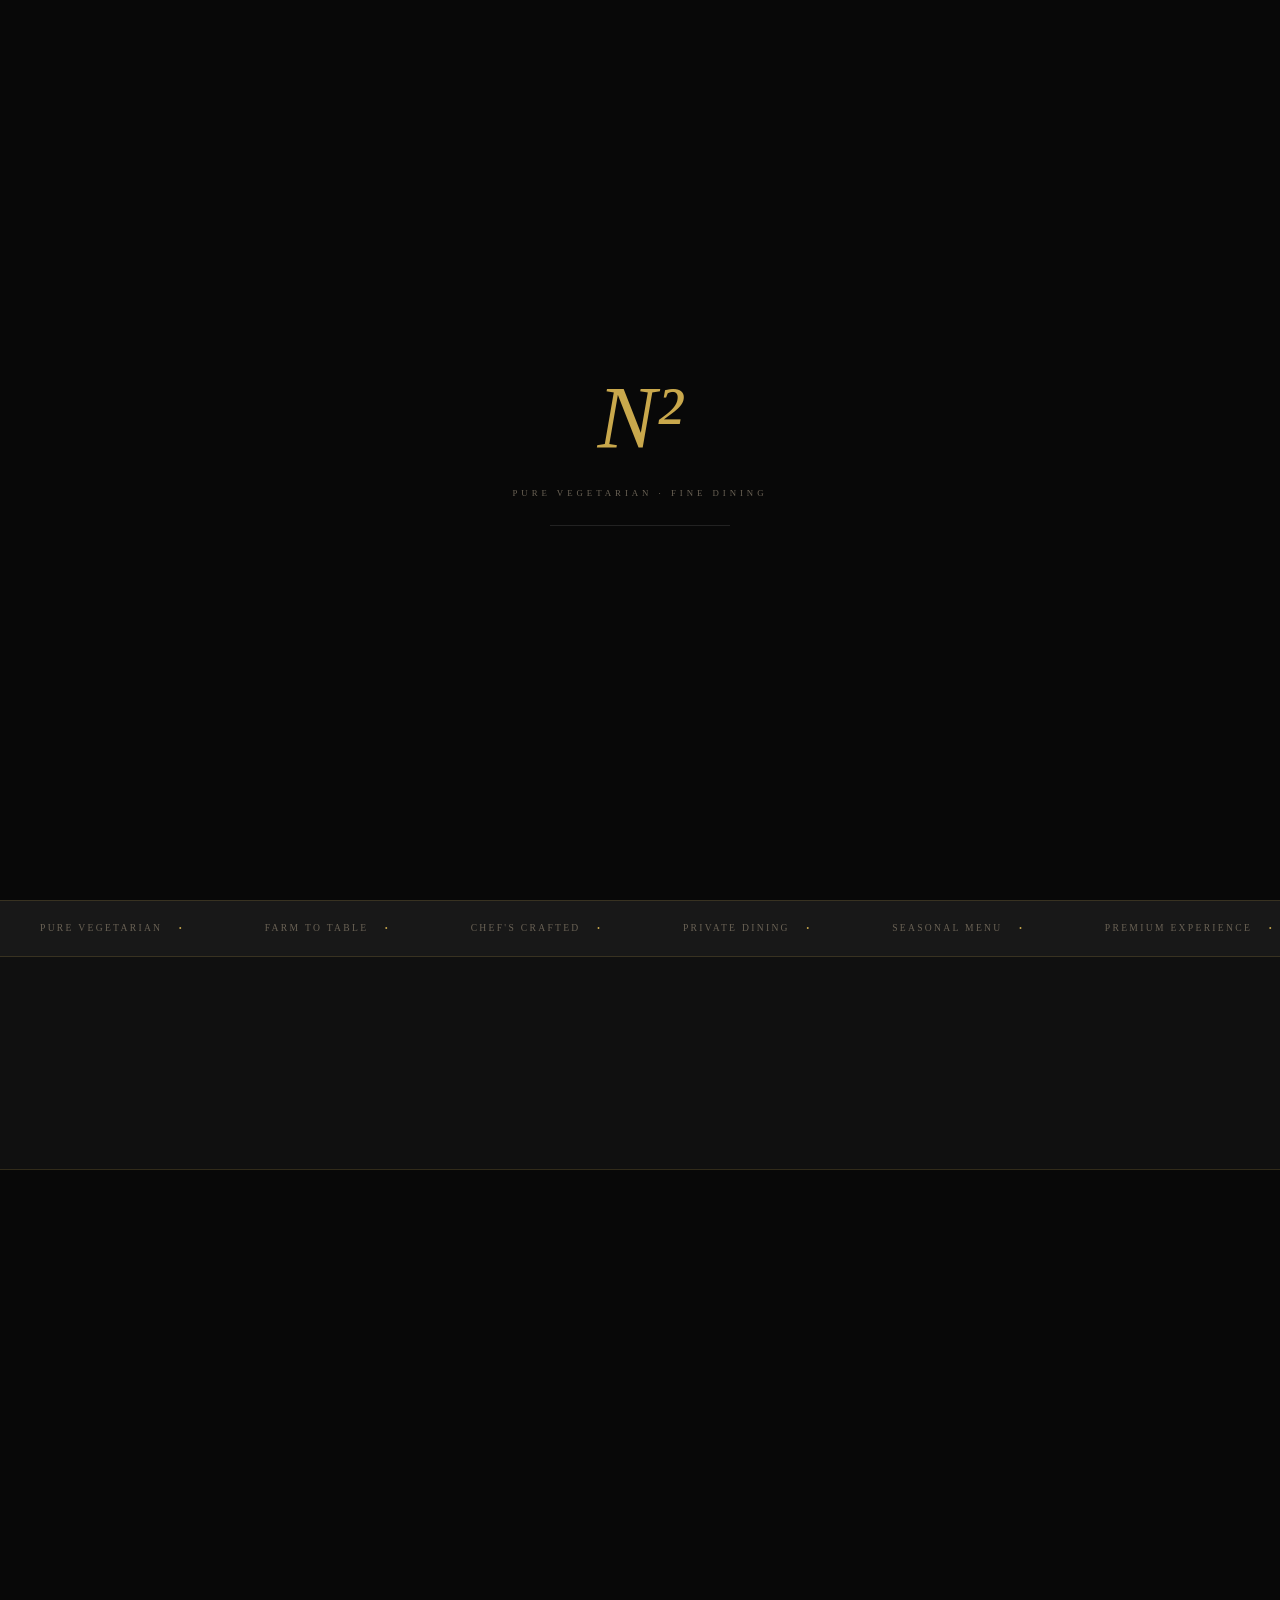
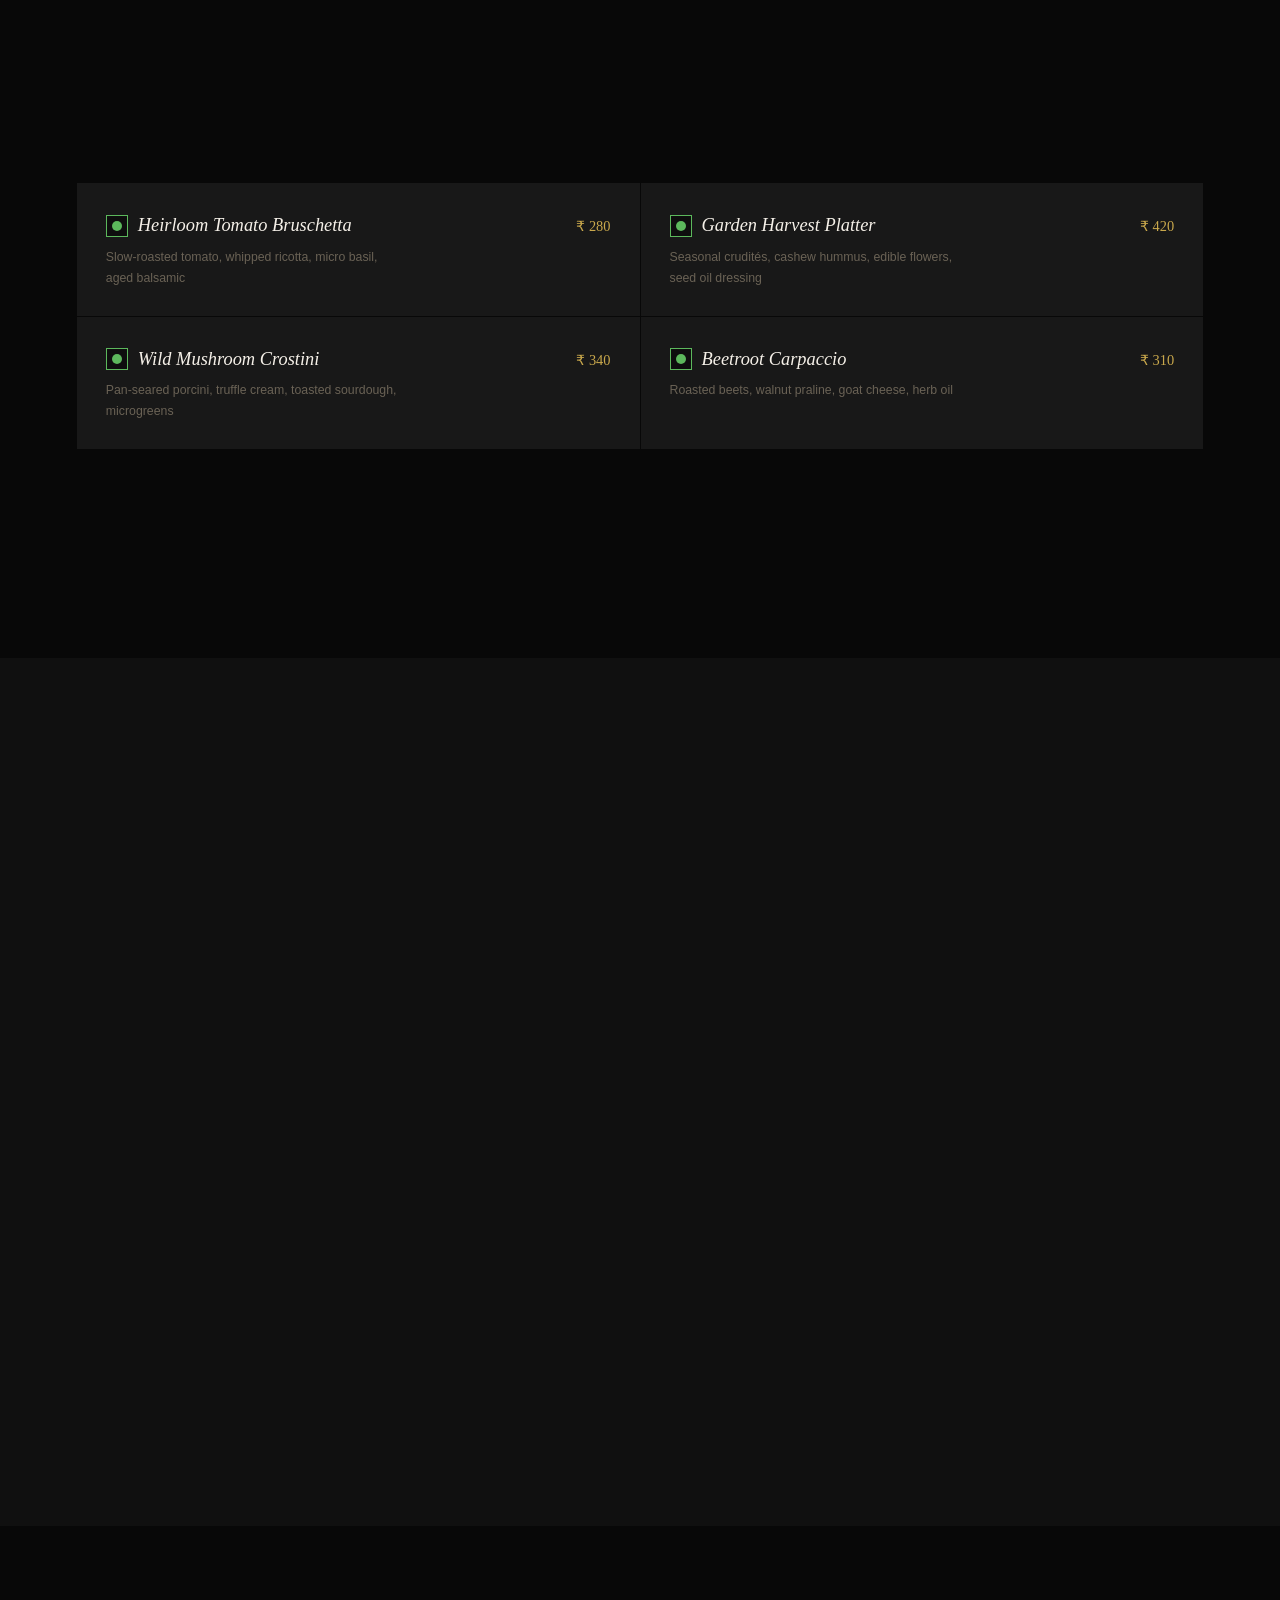
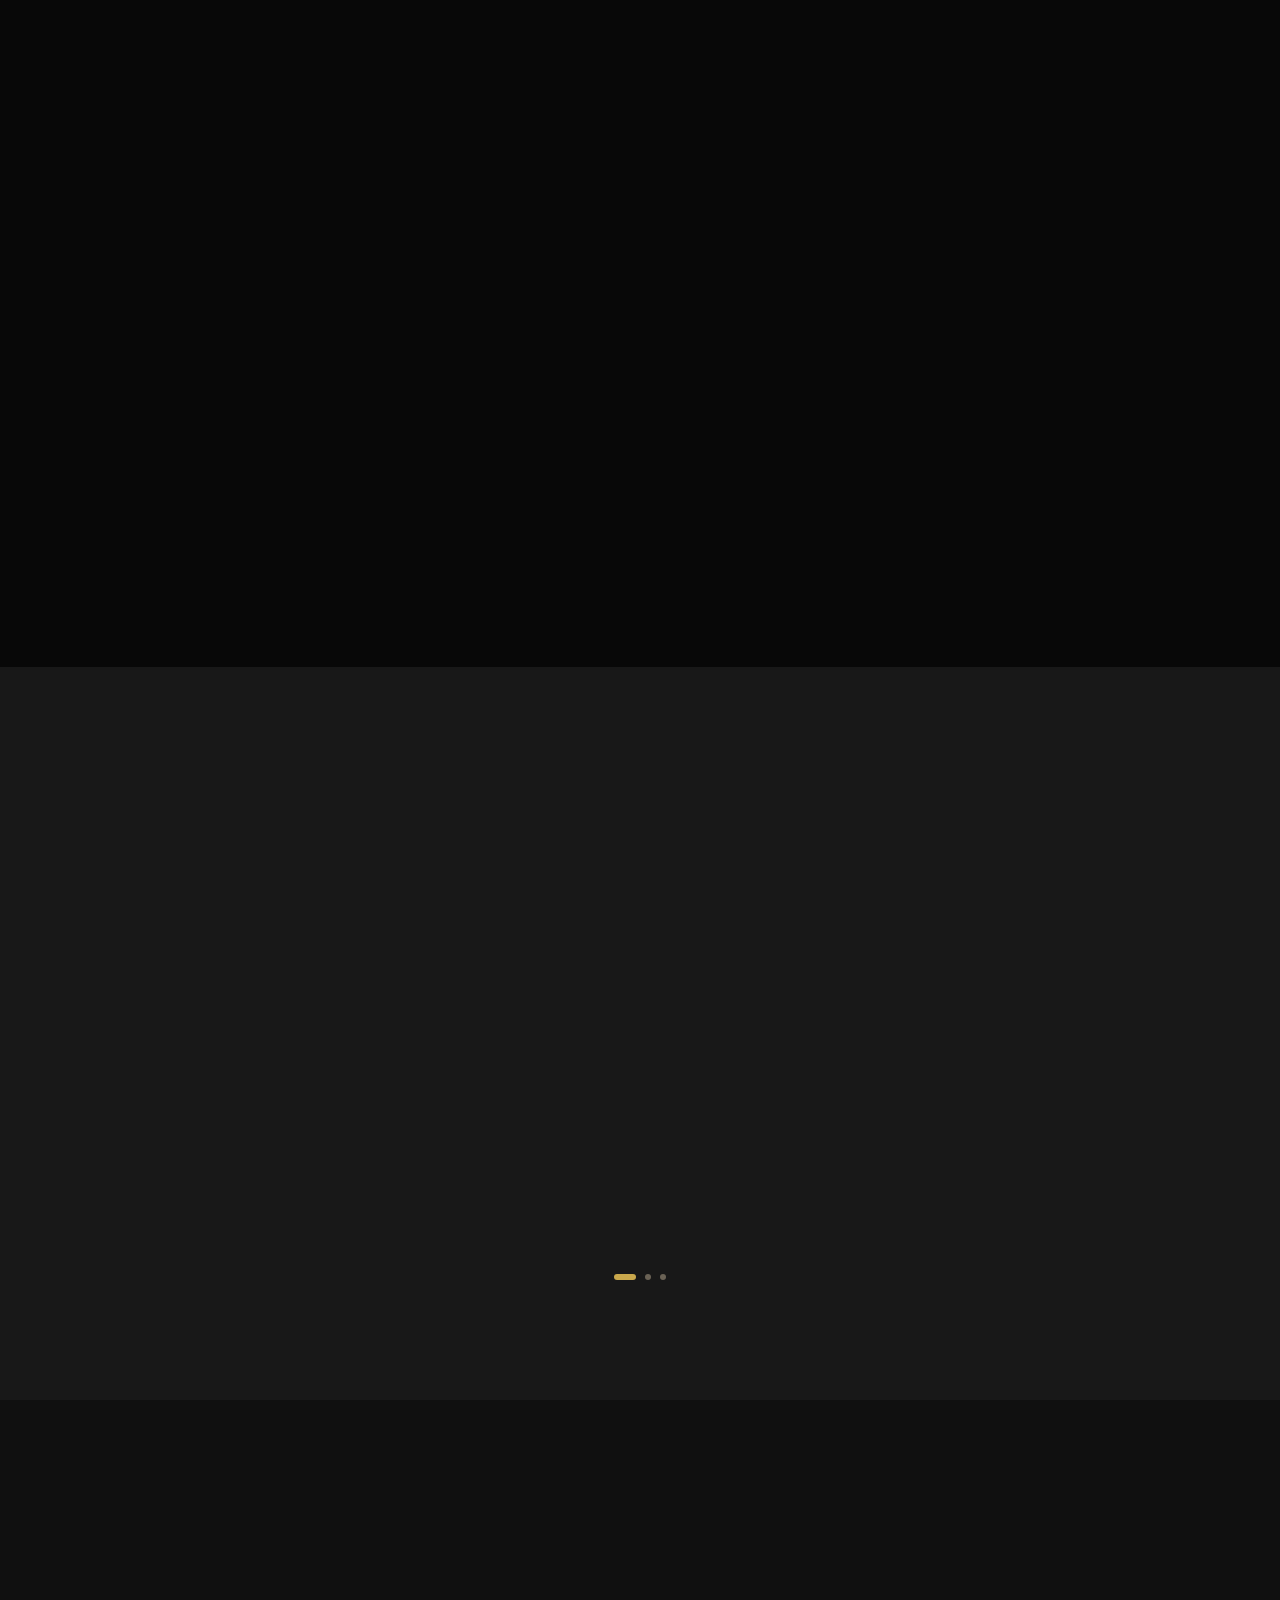
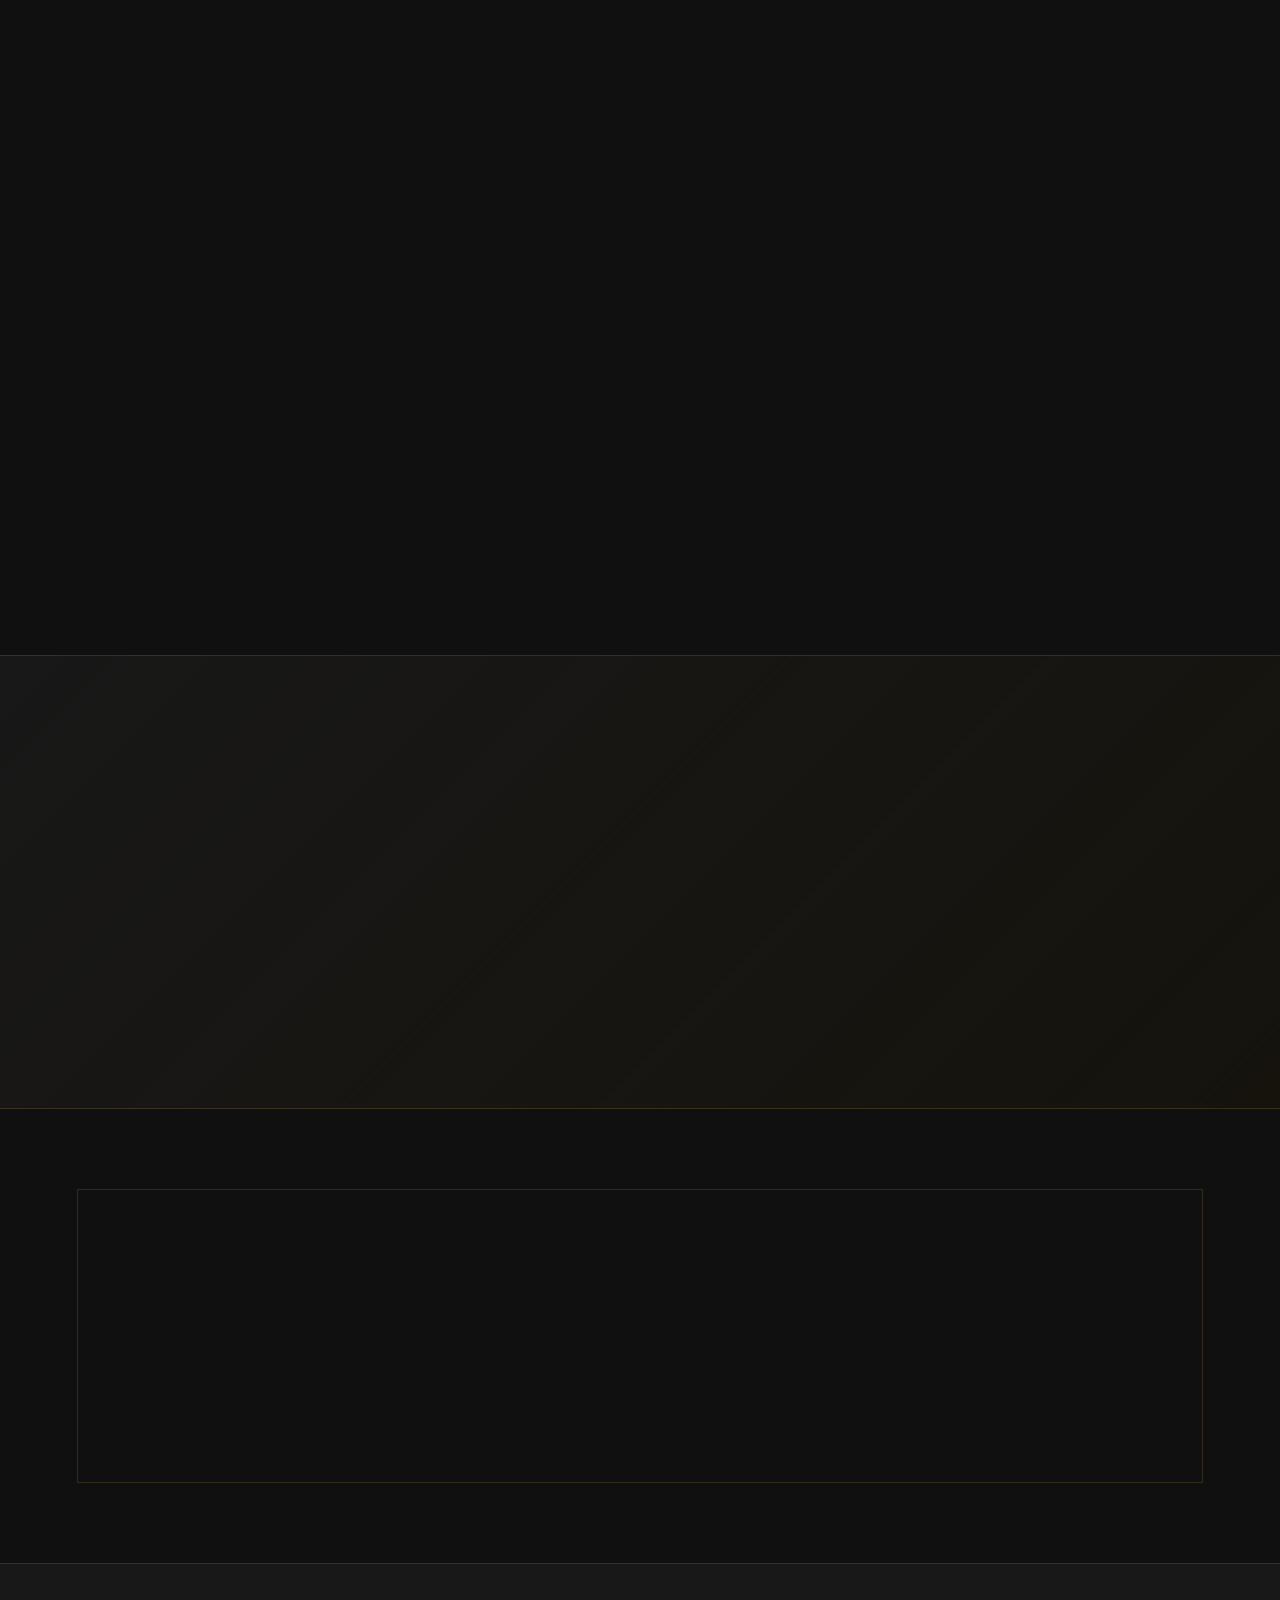
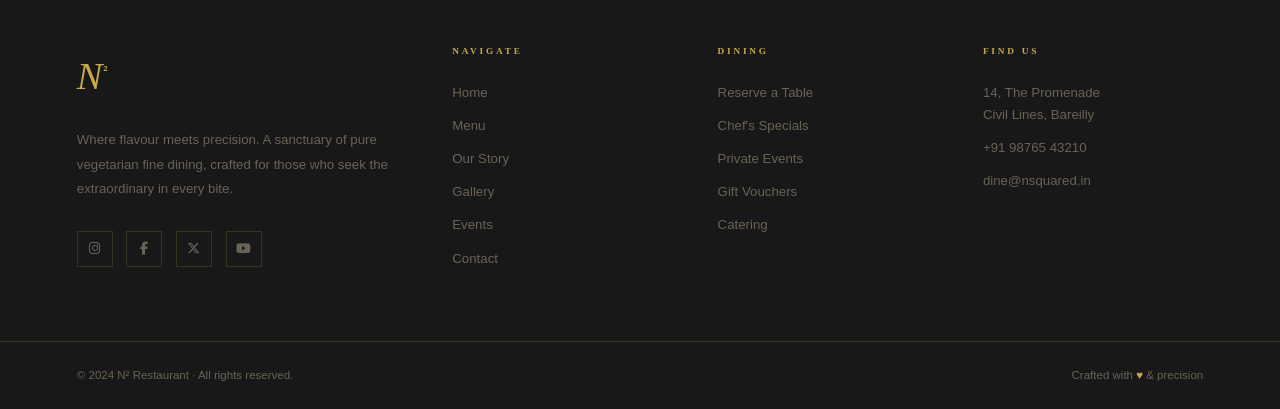
==== commit c89a5ac6: "Fix stylesheet link path in index.html" ====
--- a/index.html
+++ b/index.html
@@ -10,7 +10,7 @@
   <link rel="stylesheet" href="https://cdnjs.cloudflare.com/ajax/libs/font-awesome/6.5.0/css/all.min.css"/>
 
   <!-- Global Stylesheet -->
-  <link rel="stylesheet" href="css/style.css"/>
+  <link rel="stylesheet" href="style.css"/>
 
   <style>
     /* ============================================================
--- a/style.css
+++ b/style.css
@@ -0,0 +1,797 @@
+/* ============================================================
+   N² RESTAURANT — GLOBAL STYLESHEET
+   style.css — Ye file sabhi pages use karti hai
+============================================================ */
+
+@import url('https://fonts.googleapis.com/css2?family=Cormorant+Garamond:ital,wght@0,300;0,400;0,600;1,300;1,400;1,600&family=Cinzel:wght@400;600;700&family=DM+Sans:ital,wght@0,300;0,400;0,500;1,300&family=Great+Vibes&display=swap');
+
+/* ── THEMES ── */
+:root,[data-theme="gold"]{--acc:#C9A84C;--acc-bright:#E8C96A;--acc-dark:#8a6a20;--acc-line:rgba(201,168,76,0.18);--acc-glow:rgba(201,168,76,0.10);--acc-rgb:201,168,76;--btn-green:#3d6b4f;--btn-green-hov:#4a8463;}
+[data-theme="emerald"]{--acc:#4CAF82;--acc-bright:#6DD4A4;--acc-dark:#1a6b45;--acc-line:rgba(76,175,130,0.18);--acc-glow:rgba(76,175,130,0.10);--acc-rgb:76,175,130;--btn-green:#1a6b45;--btn-green-hov:#2a8a5a;}
+[data-theme="rose"]{--acc:#C97878;--acc-bright:#E8A0A0;--acc-dark:#8a3030;--acc-line:rgba(201,120,120,0.18);--acc-glow:rgba(201,120,120,0.10);--acc-rgb:201,120,120;--btn-green:#6b2a2a;--btn-green-hov:#8a3a3a;}
+[data-theme="ivory"]{--acc:#D4C5A9;--acc-bright:#EDE0C8;--acc-dark:#8a7040;--acc-line:rgba(212,197,169,0.18);--acc-glow:rgba(212,197,169,0.10);--acc-rgb:212,197,169;--btn-green:#5a4a2a;--btn-green-hov:#7a6a3a;}
+[data-theme="sapphire"]{--acc:#6A9BC9;--acc-bright:#8ABDE8;--acc-dark:#1a4a7a;--acc-line:rgba(106,155,201,0.18);--acc-glow:rgba(106,155,201,0.10);--acc-rgb:106,155,201;--btn-green:#1a3a6b;--btn-green-hov:#2a5a8a;}
+
+:root {
+  --black:#080808;--dark:#101010;--dark2:#181818;--dark3:#222222;--dark4:#2a2a2a;
+  --cream:#F5F0E8;--cream-dim:#b5ac9a;--muted:#6a6255;--muted-light:#8a7f6e;
+  --green-dot:#5cb85c;--border:var(--acc-line);
+  --sp-xs:8px;--sp-sm:16px;--sp-md:32px;--sp-lg:64px;--sp-xl:120px;
+  --r-sm:4px;--r-md:8px;--r-lg:16px;--r-full:9999px;
+  --ease:cubic-bezier(0.25,0.46,0.45,0.94);
+  --ease-bounce:cubic-bezier(0.34,1.56,0.64,1);
+  --dur-fast:0.2s;--dur-mid:0.4s;--dur-slow:0.8s;
+}
+
+/* ── RESET ── */
+*,*::before,*::after{margin:0;padding:0;box-sizing:border-box;}
+html{scroll-behavior:smooth;font-size:16px;}
+body{background:var(--black);color:var(--cream);font-family:'DM Sans',sans-serif;font-weight:300;line-height:1.7;overflow-x:hidden;cursor:none;transition:background 0.4s ease;}
+img{display:block;max-width:100%;height:auto;}
+a{text-decoration:none;color:inherit;}
+ul,ol{list-style:none;}
+button{border:none;background:none;cursor:pointer;font-family:inherit;}
+input,textarea,select{font-family:inherit;font-size:inherit;}
+
+/* ── SCROLLBAR ── */
+::-webkit-scrollbar{width:4px;}
+::-webkit-scrollbar-track{background:var(--dark);}
+::-webkit-scrollbar-thumb{background:var(--acc);border-radius:var(--r-full);}
+::-webkit-scrollbar-thumb:hover{background:var(--acc-bright);}
+
+/* ── GRAIN ── */
+body::after{content:'';position:fixed;inset:0;background-image:url("data:image/svg+xml,%3Csvg viewBox='0 0 200 200' xmlns='http://www.w3.org/2000/svg'%3E%3Cfilter id='g'%3E%3CfeTurbulence type='fractalNoise' baseFrequency='0.85' numOctaves='4' stitchTiles='stitch'/%3E%3C/filter%3E%3Crect width='100%25' height='100%25' filter='url(%23g)'/%3E%3C/svg%3E");opacity:0.032;pointer-events:none;z-index:9000;}
+
+/* ── CURSOR ── */
+.cursor-dot{width:8px;height:8px;background:var(--acc);border-radius:50%;position:fixed;top:0;left:0;pointer-events:none;z-index:9999;transform:translate(-50%,-50%);transition:background var(--dur-fast) ease,width 0.15s ease,height 0.15s ease;}
+.cursor-ring{width:32px;height:32px;border:1.5px solid rgba(var(--acc-rgb),0.65);border-radius:50%;position:fixed;top:0;left:0;pointer-events:none;z-index:9998;transform:translate(-50%,-50%);transition:width 0.22s var(--ease),height 0.22s var(--ease),border-color 0.22s ease,background 0.22s ease;}
+.cursor-ring.hov{width:52px;height:52px;border-color:var(--acc);background:rgba(var(--acc-rgb),0.06);}
+.cursor-ring.clicking{width:18px;height:18px;background:rgba(var(--acc-rgb),0.3);}
+
+/* ── RIPPLE ── */
+.ripple-burst{position:fixed;pointer-events:none;z-index:9997;border-radius:50%;border:1.5px solid rgba(var(--acc-rgb),0.7);transform:translate(-50%,-50%) scale(0);animation:rippleBurst 0.65s var(--ease) forwards;}
+@keyframes rippleBurst{0%{width:0;height:0;opacity:1;transform:translate(-50%,-50%) scale(0);}60%{opacity:0.4;}100%{width:80px;height:80px;opacity:0;transform:translate(-50%,-50%) scale(1);}}
+.ripple-btn{position:absolute;border-radius:50%;background:rgba(255,255,255,0.2);transform:translate(-50%,-50%) scale(0);animation:rippleBtn 0.55s ease forwards;pointer-events:none;}
+@keyframes rippleBtn{to{transform:translate(-50%,-50%) scale(4);opacity:0;}}
+
+/* ── LOADER ── */
+#loader{position:fixed;inset:0;background:var(--black);z-index:99999;display:flex;align-items:center;justify-content:center;flex-direction:column;gap:24px;transition:opacity 0.9s ease,visibility 0.9s ease;}
+#loader.hide{opacity:0;visibility:hidden;}
+.ldr-logo{font-family:'Cormorant Garamond',serif;font-size:5.5rem;font-style:italic;color:var(--acc);line-height:1;animation:ldrPulse 1.6s ease infinite;}
+.ldr-tagline{font-family:'Cinzel',serif;font-size:0.55rem;letter-spacing:0.45em;color:var(--muted);text-transform:uppercase;opacity:0;animation:fadeIn 0.8s ease 0.5s forwards;}
+.ldr-bar{width:180px;height:1px;background:var(--dark3);position:relative;overflow:hidden;}
+.ldr-bar::after{content:'';position:absolute;top:0;left:-100%;width:100%;height:100%;background:linear-gradient(90deg,transparent,var(--acc),transparent);animation:ldrSlide 1.9s ease forwards;}
+@keyframes ldrPulse{0%,100%{opacity:0.4;}50%{opacity:1;}}
+@keyframes ldrSlide{0%{left:-100%;}100%{left:100%;}}
+@keyframes fadeIn{to{opacity:1;}}
+
+/* ── PROGRESS BAR ── */
+#progress-bar{position:fixed;top:0;left:0;height:2px;width:0%;background:linear-gradient(90deg,var(--acc),var(--acc-bright),var(--acc));z-index:10001;transition:width 0.1s linear;box-shadow:0 0 8px rgba(var(--acc-rgb),0.5);}
+
+/* ── PAGE TRANSITION ── */
+.page-trans{position:fixed;inset:0;background:var(--black);z-index:9998;transform:scaleY(0);transform-origin:bottom;transition:transform 0.5s cubic-bezier(0.76,0,0.24,1);}
+.page-trans.in{transform:scaleY(1);transform-origin:bottom;}
+.page-trans.out{transform:scaleY(0);transform-origin:top;}
+
+/* ── THEME SWITCHER ── */
+#theme-btn{position:fixed;right:0;top:50%;transform:translateY(-50%);width:36px;height:36px;background:var(--dark2);border:1px solid var(--border);border-right:none;display:flex;align-items:center;justify-content:center;color:var(--acc);font-size:0.82rem;cursor:pointer;z-index:500;transition:background var(--dur-mid) ease,color var(--dur-mid) ease;border-radius:var(--r-md) 0 0 var(--r-md);}
+#theme-btn:hover{background:var(--acc);color:var(--black);}
+#theme-panel{position:fixed;right:-200px;top:50%;transform:translateY(-50%);width:180px;background:var(--dark2);border:1px solid var(--border);padding:22px 16px;z-index:499;transition:right 0.45s var(--ease);border-radius:var(--r-md) 0 0 var(--r-md);}
+#theme-panel.open{right:0;}
+#theme-panel h6{font-family:'Cinzel',serif;font-size:0.54rem;letter-spacing:0.32em;color:var(--muted);text-transform:uppercase;margin-bottom:14px;}
+.th-swatches{display:flex;flex-direction:column;gap:8px;}
+.swatch{display:flex;align-items:center;gap:10px;cursor:pointer;padding:7px 10px;border:1px solid transparent;transition:border-color var(--dur-mid) ease,background var(--dur-mid) ease;border-radius:var(--r-sm);}
+.swatch:hover,.swatch.active{border-color:var(--acc);background:rgba(var(--acc-rgb),0.07);}
+.sw-dot{width:14px;height:14px;border-radius:50%;flex-shrink:0;border:1px solid rgba(255,255,255,0.15);}
+.sw-lbl{font-family:'Cinzel',serif;font-size:0.58rem;letter-spacing:0.14em;color:var(--cream-dim);text-transform:uppercase;}
+
+/* ── NAVBAR ── */
+nav#navbar{position:fixed;top:0;left:0;right:0;z-index:1000;display:flex;align-items:center;justify-content:space-between;padding:0 5.5%;height:88px;transition:all 0.5s var(--ease);}
+nav#navbar.scrolled{height:64px;background:rgba(8,8,8,0.97);border-bottom:1px solid var(--border);backdrop-filter:blur(20px);-webkit-backdrop-filter:blur(20px);}
+.nav-logo{font-family:'Cormorant Garamond',serif;font-size:2.1rem;font-style:italic;font-weight:400;color:var(--acc);letter-spacing:0.02em;transition:color var(--dur-mid) ease,transform var(--dur-mid) ease;display:flex;align-items:baseline;gap:2px;}
+.nav-logo:hover{transform:scale(1.03);}
+.nav-logo sup{font-size:0.9rem;font-style:normal;font-weight:600;}
+.nav-links{display:flex;align-items:center;gap:2.4rem;}
+.nav-links a{font-family:'Cinzel',serif;font-size:0.67rem;letter-spacing:0.17em;color:var(--cream-dim);text-transform:uppercase;position:relative;transition:color var(--dur-mid) ease;padding-bottom:3px;}
+.nav-links a::after{content:'';position:absolute;bottom:-4px;left:0;width:0;height:1px;background:var(--acc);transition:width 0.4s var(--ease);}
+.nav-links a:hover,.nav-links a.active{color:var(--acc);}
+.nav-links a:hover::after,.nav-links a.active::after{width:100%;}
+.nav-cta{font-family:'Cinzel',serif;font-size:0.62rem;letter-spacing:0.2em;text-transform:uppercase;color:var(--acc);border:1px solid var(--acc);padding:10px 24px;position:relative;overflow:hidden;transition:color var(--dur-mid) ease;}
+.nav-cta::before{content:'';position:absolute;inset:0;background:var(--acc);transform:translateX(-101%);transition:transform 0.4s var(--ease);}
+.nav-cta:hover{color:var(--black);}
+.nav-cta:hover::before{transform:translateX(0);}
+.nav-cta span{position:relative;z-index:1;}
+.hamburger{display:none;flex-direction:column;gap:5px;cursor:pointer;padding:4px;}
+.hamburger span{display:block;width:26px;height:1.5px;background:var(--acc);transition:all 0.4s ease;}
+.hamburger.open span:nth-child(1){transform:translateY(6.5px) rotate(45deg);}
+.hamburger.open span:nth-child(2){opacity:0;transform:scaleX(0);}
+.hamburger.open span:nth-child(3){transform:translateY(-6.5px) rotate(-45deg);}
+
+/* ── MOBILE NAV ── */
+.mob-nav{position:fixed;inset:0;background:rgba(8,8,8,0.98);backdrop-filter:blur(24px);z-index:999;display:flex;align-items:center;justify-content:center;flex-direction:column;gap:2rem;opacity:0;visibility:hidden;transition:all 0.5s ease;}
+.mob-nav.open{opacity:1;visibility:visible;}
+.mob-nav a{font-family:'Cormorant Garamond',serif;font-size:2.2rem;font-style:italic;color:var(--cream);opacity:0;transform:translateY(24px);transition:all 0.4s ease,color 0.3s;}
+.mob-nav.open a{opacity:1;transform:translateY(0);}
+.mob-nav.open a:nth-child(1){transition-delay:0.08s;}.mob-nav.open a:nth-child(2){transition-delay:0.13s;}.mob-nav.open a:nth-child(3){transition-delay:0.18s;}.mob-nav.open a:nth-child(4){transition-delay:0.23s;}.mob-nav.open a:nth-child(5){transition-delay:0.28s;}.mob-nav.open a:nth-child(6){transition-delay:0.33s;}.mob-nav.open a:nth-child(7){transition-delay:0.38s;}.mob-nav.open a:nth-child(8){transition-delay:0.43s;}
+.mob-nav a:hover{color:var(--acc);}
+.mob-nav .mob-divider{width:60px;height:1px;background:var(--border);}
+
+/* ── BUTTONS ── */
+.btn{font-family:'Cinzel',serif;font-size:0.62rem;letter-spacing:0.22em;text-transform:uppercase;padding:15px 34px;display:inline-flex;align-items:center;gap:10px;position:relative;overflow:hidden;cursor:pointer;transition:color var(--dur-mid) ease,transform 0.2s ease,box-shadow 0.3s ease;}
+.btn:active{transform:scale(0.97);}
+.btn-primary{background:var(--acc);color:var(--black);border:1px solid var(--acc);font-weight:600;}
+.btn-primary::before{content:'';position:absolute;inset:0;background:var(--acc-bright);transform:scaleX(0);transform-origin:left;transition:transform 0.4s var(--ease);}
+.btn-primary:hover::before{transform:scaleX(1);}
+.btn-primary span{position:relative;z-index:1;}
+.btn-outline{background:transparent;color:var(--cream);border:1px solid rgba(245,240,232,0.3);}
+.btn-outline::before{content:'';position:absolute;inset:0;background:rgba(245,240,232,0.05);transform:scaleX(0);transform-origin:left;transition:transform 0.4s ease;}
+.btn-outline:hover{border-color:var(--acc);color:var(--acc);}
+.btn-outline:hover::before{transform:scaleX(1);}
+.btn-outline span{position:relative;z-index:1;}
+.btn-cta{background:var(--btn-green);color:var(--cream);border:1px solid var(--btn-green);}
+.btn-cta::before{content:'';position:absolute;inset:0;background:var(--btn-green-hov);transform:scaleX(0);transform-origin:left;transition:transform 0.4s ease;}
+.btn-cta:hover::before{transform:scaleX(1);}
+.btn-cta span{position:relative;z-index:1;}
+.link-arrow{font-family:'Cinzel',serif;font-size:0.6rem;letter-spacing:0.24em;color:var(--acc);text-transform:uppercase;display:inline-flex;align-items:center;gap:10px;transition:gap 0.3s ease,color 0.3s ease;}
+.link-arrow::after{content:'→';transition:transform 0.3s ease;}
+.link-arrow:hover{gap:16px;}
+
+/* ── SCROLL REVEAL ── */
+.rev{opacity:0;transform:translateY(40px);transition:opacity 0.9s ease,transform 0.9s ease;}
+.rev-left{opacity:0;transform:translateX(-50px);transition:opacity 0.9s ease,transform 0.9s ease;}
+.rev-right{opacity:0;transform:translateX(50px);transition:opacity 0.9s ease,transform 0.9s ease;}
+.rev-scale{opacity:0;transform:scale(0.92);transition:opacity 0.8s ease,transform 0.8s ease;}
+.rev-blur{opacity:0;filter:blur(10px);transform:translateY(20px);transition:opacity 0.9s ease,filter 0.9s ease,transform 0.9s ease;}
+.vis{opacity:1!important;transform:none!important;filter:none!important;}
+.d1{transition-delay:0.1s;}.d2{transition-delay:0.2s;}.d3{transition-delay:0.3s;}.d4{transition-delay:0.4s;}.d5{transition-delay:0.5s;}.d6{transition-delay:0.6s;}
+
+/* ── SECTION SHARED ── */
+.sp{padding:120px 6%;}.sp-2{padding:80px 6%;}.sp-3{padding:60px 6%;}
+.inner{max-width:1300px;margin:0 auto;}
+.sec-label{font-family:'Cinzel',serif;font-size:0.58rem;letter-spacing:0.4em;color:var(--acc);text-transform:uppercase;display:block;margin-bottom:0.9rem;}
+.sec-title{font-family:'Cormorant Garamond',serif;font-size:clamp(2rem,4.2vw,3.6rem);font-weight:300;font-style:italic;color:var(--cream);line-height:1.15;}
+.sec-title em{color:var(--acc);font-style:italic;}
+.gold-rule{width:48px;height:1px;background:var(--acc);margin:1.6rem 0;}
+.gold-rule.center{margin:1.6rem auto;}
+.body-p{font-size:0.95rem;color:var(--cream-dim);line-height:1.95;margin-bottom:1.4rem;}
+.veg-dot{width:22px;height:22px;border:1.5px solid var(--green-dot);display:flex;align-items:center;justify-content:center;background:rgba(8,8,8,0.6);flex-shrink:0;}
+.veg-dot::after{content:'';width:10px;height:10px;border-radius:50%;background:var(--green-dot);display:block;}
+.veg-dot.pulse::after{animation:vegPulse 2s ease infinite;}
+@keyframes vegPulse{0%,100%{box-shadow:0 0 0 0 rgba(92,184,92,0.4);}50%{box-shadow:0 0 0 6px rgba(92,184,92,0);}}
+
+/* ── FOOTER ── */
+footer#main-footer{background:var(--dark2);border-top:1px solid var(--border);}
+.foot-top{max-width:1300px;margin:0 auto;padding:80px 6% 60px;display:grid;grid-template-columns:1.5fr 1fr 1fr 1fr;gap:4%;}
+.foot-brand .nav-logo{display:block;margin-bottom:1.2rem;font-size:2.4rem;}
+.foot-brand p{font-size:0.83rem;color:var(--muted);line-height:1.85;margin-bottom:1.8rem;}
+.socials{display:flex;gap:0.85rem;}
+.soc-a{width:36px;height:36px;border:1px solid var(--border);display:flex;align-items:center;justify-content:center;color:var(--muted);font-size:0.82rem;transition:all 0.3s ease;}
+.soc-a:hover{border-color:var(--acc);color:var(--acc);background:rgba(var(--acc-rgb),0.06);transform:translateY(-2px);}
+.foot-col h4{font-family:'Cinzel',serif;font-size:0.58rem;letter-spacing:0.3em;color:var(--acc);text-transform:uppercase;margin-bottom:1.4rem;}
+.foot-col a,.foot-col p{display:block;font-size:0.83rem;color:var(--muted);margin-bottom:0.7rem;line-height:1.65;transition:color 0.3s ease,padding-left 0.3s ease;}
+.foot-col a:hover{color:var(--acc);padding-left:4px;}
+.foot-bottom{border-top:1px solid var(--border);padding:24px 6%;display:flex;align-items:center;justify-content:space-between;flex-wrap:wrap;gap:1rem;}
+.foot-bottom p{font-size:0.72rem;color:var(--muted);}
+.foot-bottom .heart{color:var(--acc);}
+
+/* ── SCROLL TOP ── */
+#scroll-top-btn{position:fixed;bottom:2.2rem;right:2.2rem;width:44px;height:44px;background:var(--dark2);border:1px solid var(--border);color:var(--acc);display:flex;align-items:center;justify-content:center;font-size:0.85rem;cursor:pointer;z-index:100;opacity:0;visibility:hidden;transform:translateY(12px);transition:all 0.4s ease;}
+#scroll-top-btn.show{opacity:1;visibility:visible;transform:translateY(0);}
+#scroll-top-btn:hover{background:var(--acc);color:var(--black);transform:translateY(-2px);}
+
+/* ── TOAST ── */
+.toast-container{position:fixed;bottom:2rem;left:50%;transform:translateX(-50%);z-index:10000;display:flex;flex-direction:column;gap:10px;align-items:center;}
+.toast{font-family:'Cinzel',serif;font-size:0.62rem;letter-spacing:0.18em;text-transform:uppercase;padding:14px 28px;border:1px solid var(--border);background:var(--dark2);color:var(--cream);white-space:nowrap;opacity:0;transform:translateY(10px);transition:all 0.4s ease;backdrop-filter:blur(10px);}
+.toast.show{opacity:1;transform:translateY(0);}
+.toast.success{border-color:var(--green-dot);color:var(--green-dot);}
+.toast.error{border-color:#e05050;color:#e05050;}
+.toast.info{border-color:var(--acc);color:var(--acc);}
+
+/* ============================================================
+   MENU.HTML
+============================================================ */
+/* Hero */
+.menu-hero{position:relative;height:52vh;min-height:380px;overflow:hidden;display:flex;align-items:flex-end;}
+.menu-hero img{position:absolute;inset:0;width:100%;height:100%;object-fit:cover;filter:brightness(0.35);transform:scale(1.04);transition:transform 12s ease;}
+.menu-hero.loaded img{transform:scale(1);}
+.menu-hero-overlay{position:absolute;inset:0;background:linear-gradient(to top,var(--black) 0%,transparent 60%);}
+.menu-hero-content{position:relative;z-index:2;padding:0 8% 5rem;}
+.menu-hero-eyebrow{font-family:'Cinzel',serif;font-size:0.55rem;letter-spacing:0.42em;color:var(--acc);text-transform:uppercase;display:flex;align-items:center;gap:12px;margin-bottom:1rem;opacity:0;animation:heroUp 0.8s ease 0.5s forwards;}
+.menu-hero-eyebrow::before{content:'';width:28px;height:1px;background:var(--acc);}
+.menu-hero-title{font-family:'Cormorant Garamond',serif;font-size:clamp(3rem,6vw,6rem);font-weight:300;font-style:italic;color:var(--cream);line-height:1;opacity:0;animation:heroUp 0.8s ease 0.7s forwards;}
+.menu-hero-title em{color:var(--acc);}
+@keyframes heroUp{to{opacity:1;transform:translateY(0);}}
+
+/* Controls bar */
+.menu-controls{position:sticky;top:64px;z-index:50;background:rgba(8,8,8,0.96);border-bottom:1px solid var(--border);backdrop-filter:blur(18px);padding:0 8%;}
+.menu-ctrl-inner{max-width:1300px;margin:0 auto;display:flex;align-items:center;gap:1.5rem;padding:1.2rem 0;flex-wrap:wrap;}
+.menu-search-wrap{position:relative;}
+.menu-search-wrap i.si{position:absolute;left:14px;top:50%;transform:translateY(-50%);color:var(--muted);font-size:0.78rem;pointer-events:none;}
+#menu-search{background:var(--dark2);border:1px solid var(--border);color:var(--cream);padding:11px 16px 11px 38px;width:240px;font-size:0.82rem;outline:none;transition:border-color 0.3s ease;}
+#menu-search::placeholder{color:var(--muted);}
+#menu-search:focus{border-color:var(--acc);}
+.cat-tabs{display:flex;gap:0.4rem;flex-wrap:wrap;}
+.cat-tab{font-family:'Cinzel',serif;font-size:0.56rem;letter-spacing:0.18em;text-transform:uppercase;padding:8px 18px;border:1px solid var(--border);color:var(--muted);background:transparent;cursor:pointer;transition:all 0.3s ease;}
+.cat-tab:hover{border-color:var(--acc);color:var(--acc);}
+.cat-tab.active{background:var(--acc);border-color:var(--acc);color:var(--black);font-weight:600;}
+.result-count{font-size:0.73rem;color:var(--muted);margin-left:auto;}
+.result-count span{color:var(--acc);}
+
+/* Dish grid */
+.menu-main{padding:70px 8% 110px;}
+.cat-section{margin-bottom:70px;}
+.cat-section.hidden{display:none;}
+.cat-heading-row{display:flex;align-items:baseline;gap:1.5rem;margin-bottom:32px;padding-bottom:16px;border-bottom:1px solid var(--border);}
+.cat-heading-row h2{font-family:'Cormorant Garamond',serif;font-size:clamp(1.8rem,3vw,2.6rem);font-weight:300;font-style:italic;color:var(--cream);}
+.cat-heading-row h2 em{color:var(--acc);}
+.cat-count-badge{font-family:'Cinzel',serif;font-size:0.52rem;letter-spacing:0.22em;color:var(--muted);border:1px solid var(--border);padding:4px 10px;}
+.dish-grid{display:grid;grid-template-columns:repeat(auto-fill,minmax(280px,1fr));gap:2px;}
+.dish-card{background:var(--dark2);border:1px solid var(--border);overflow:hidden;transition:border-color 0.4s ease,transform 0.3s var(--ease-bounce);}
+.dish-card:hover{border-color:rgba(var(--acc-rgb),0.5);transform:translateY(-4px);}
+.dish-img-wrap{position:relative;height:200px;overflow:hidden;}
+.dish-img-wrap img{width:100%;height:100%;object-fit:cover;filter:brightness(0.82);transition:transform 0.7s var(--ease),filter 0.4s ease;}
+.dish-card:hover .dish-img-wrap img{transform:scale(1.06);filter:brightness(0.95);}
+.dish-badges{position:absolute;top:10px;right:10px;display:flex;flex-direction:column;gap:5px;align-items:flex-end;}
+.badge{font-family:'Cinzel',serif;font-size:0.46rem;letter-spacing:0.18em;text-transform:uppercase;padding:3px 9px;backdrop-filter:blur(6px);}
+.badge-chef{background:rgba(var(--acc-rgb),0.88);color:var(--black);font-weight:600;}
+.badge-spicy{background:rgba(180,60,60,0.85);color:#fff;}
+.badge-new{background:rgba(40,120,80,0.85);color:#fff;}
+.dish-veg-overlay{position:absolute;bottom:8px;left:10px;}
+.dish-body{padding:18px 20px 20px;}
+.dish-category-tag{font-family:'Cinzel',serif;font-size:0.48rem;letter-spacing:0.28em;color:var(--acc);text-transform:uppercase;margin-bottom:6px;display:block;}
+.dish-name{font-family:'Cormorant Garamond',serif;font-size:1.3rem;font-style:italic;color:var(--cream);margin-bottom:6px;line-height:1.2;}
+.dish-desc{font-size:0.76rem;color:var(--muted);line-height:1.7;margin-bottom:16px;display:-webkit-box;-webkit-line-clamp:2;-webkit-box-orient:vertical;overflow:hidden;}
+.dish-footer{display:flex;align-items:center;justify-content:space-between;gap:1rem;padding-top:12px;border-top:1px solid var(--border);}
+.dish-price{font-family:'Cormorant Garamond',serif;font-size:1.45rem;font-weight:300;color:var(--acc);line-height:1;}
+.dish-price .currency{font-size:0.82rem;font-family:'DM Sans',sans-serif;color:var(--muted);margin-right:2px;}
+.btn-wa{display:inline-flex;align-items:center;gap:6px;font-family:'Cinzel',serif;font-size:0.5rem;letter-spacing:0.16em;text-transform:uppercase;color:#fff;background:var(--btn-green);border:none;padding:8px 14px;cursor:pointer;position:relative;overflow:hidden;transition:background 0.3s ease;}
+.btn-wa::before{content:'';position:absolute;inset:0;background:var(--btn-green-hov);transform:scaleX(0);transform-origin:left;transition:transform 0.35s var(--ease);}
+.btn-wa:hover::before{transform:scaleX(1);}
+.btn-wa i,.btn-wa span{position:relative;z-index:1;}
+.btn-wa i{font-size:0.88rem;color:#25d366;}
+.btn-wa:hover i{color:#fff;}
+#no-results{display:none;flex-direction:column;align-items:center;justify-content:center;padding:70px 20px;text-align:center;}
+#no-results.show{display:flex;}
+#no-results i{font-size:2.5rem;color:var(--border);margin-bottom:1.4rem;}
+#no-results h3{font-family:'Cormorant Garamond',serif;font-size:1.8rem;font-style:italic;color:var(--cream-dim);}
+#no-results p{font-size:0.8rem;color:var(--muted);margin-top:0.5rem;}
+
+/* ============================================================
+   RESERVATIONS.HTML
+============================================================ */
+.res-hero{position:relative;height:100vh;min-height:600px;display:grid;grid-template-columns:1fr 1fr;overflow:hidden;}
+.res-hero-left{position:relative;z-index:2;display:flex;flex-direction:column;justify-content:center;padding:0 7% 0 9%;background:var(--black);}
+.res-hero-left::after{content:'';position:absolute;top:0;right:-60px;bottom:0;width:60px;background:linear-gradient(to right,var(--black),transparent);z-index:3;}
+.res-hero-right{position:relative;overflow:hidden;}
+.res-hero-right img{width:100%;height:100%;object-fit:cover;filter:brightness(0.4);}
+.res-hero-right::after{content:'';position:absolute;inset:0;background:linear-gradient(to left,transparent 50%,var(--black) 100%);}
+.res-hero-eyebrow{font-family:'Cinzel',serif;font-size:0.56rem;letter-spacing:0.4em;color:var(--acc);text-transform:uppercase;display:flex;align-items:center;gap:12px;margin-bottom:1.6rem;opacity:0;animation:resSlide 0.8s ease 0.6s forwards;}
+.res-hero-eyebrow::before{content:'';width:28px;height:1px;background:var(--acc);}
+.res-hero-title{font-family:'Cormorant Garamond',serif;font-size:clamp(2.8rem,5vw,5rem);font-weight:300;font-style:italic;color:var(--cream);line-height:1.05;margin-bottom:1.4rem;opacity:0;animation:resSlide 0.8s ease 0.8s forwards;}
+.res-hero-title em{color:var(--acc);}
+.res-hero-desc{font-size:0.86rem;color:var(--cream-dim);line-height:1.9;max-width:380px;margin-bottom:2.2rem;opacity:0;animation:resSlide 0.8s ease 1s forwards;}
+.res-hero-pills{display:flex;gap:0.8rem;flex-wrap:wrap;opacity:0;animation:resSlide 0.8s ease 1.2s forwards;}
+.res-pill{display:flex;align-items:center;gap:7px;font-family:'Cinzel',serif;font-size:0.52rem;letter-spacing:0.16em;text-transform:uppercase;color:var(--cream-dim);border:1px solid var(--border);padding:7px 14px;}
+.res-pill i{color:var(--acc);font-size:0.72rem;}
+@keyframes resSlide{to{opacity:1;transform:translateX(0);}}
+
+/* Trust strip */
+.trust-strip{background:var(--dark2);border-top:1px solid var(--border);border-bottom:1px solid var(--border);padding:50px 6%;}
+.trust-inner{max-width:1300px;margin:0 auto;display:grid;grid-template-columns:repeat(4,1fr);gap:2rem;}
+.trust-item{display:flex;flex-direction:column;align-items:center;text-align:center;gap:10px;padding:22px 14px;border:1px solid var(--border);transition:border-color 0.4s ease;}
+.trust-item:hover{border-color:rgba(var(--acc-rgb),0.4);}
+.trust-icon{font-size:1.4rem;color:var(--acc);}
+.trust-title{font-family:'Cinzel',serif;font-size:0.58rem;letter-spacing:0.2em;color:var(--cream);text-transform:uppercase;}
+.trust-desc{font-size:0.74rem;color:var(--muted);line-height:1.7;}
+
+/* Booking section */
+.booking-section{padding:100px 6%;}
+.booking-inner{max-width:1300px;margin:0 auto;display:grid;grid-template-columns:1fr 1.05fr;gap:8%;align-items:start;}
+.hours-list{margin-top:2.2rem;}
+.hours-item{display:grid;grid-template-columns:1fr auto;gap:1.5rem;align-items:center;padding:14px 0;border-bottom:1px solid var(--border);}
+.hours-item:first-child{border-top:1px solid var(--border);}
+.hours-day{font-family:'Cinzel',serif;font-size:0.58rem;letter-spacing:0.16em;color:var(--cream-dim);text-transform:uppercase;}
+.hours-time{font-family:'Cormorant Garamond',serif;font-size:0.95rem;color:var(--acc);font-style:italic;text-align:right;}
+.booking-policies{margin-top:2.4rem;}
+.booking-policies h4{font-family:'Cinzel',serif;font-size:0.56rem;letter-spacing:0.26em;color:var(--acc);text-transform:uppercase;margin-bottom:1rem;}
+.policy-item{display:flex;align-items:flex-start;gap:10px;margin-bottom:12px;}
+.policy-item i{color:var(--acc);font-size:0.75rem;flex-shrink:0;margin-top:3px;}
+.policy-item p{font-size:0.77rem;color:var(--muted);line-height:1.7;}
+
+/* Form */
+.booking-form-wrap{background:var(--dark2);border:1px solid var(--border);padding:44px 40px;position:relative;}
+.booking-form-wrap::before,.booking-form-wrap::after{content:'';position:absolute;width:36px;height:36px;}
+.booking-form-wrap::before{top:0;left:0;border-top:2px solid var(--acc);border-left:2px solid var(--acc);}
+.booking-form-wrap::after{bottom:0;right:0;border-bottom:2px solid var(--acc);border-right:2px solid var(--acc);}
+.form-heading{font-family:'Cormorant Garamond',serif;font-size:1.8rem;font-style:italic;font-weight:300;color:var(--cream);margin-bottom:5px;}
+.form-heading em{color:var(--acc);}
+.form-subheading{font-size:0.77rem;color:var(--muted);margin-bottom:2rem;}
+.form-grid{display:grid;grid-template-columns:1fr 1fr;gap:18px;}
+.form-group{display:flex;flex-direction:column;gap:7px;}
+.form-group.full{grid-column:1/-1;}
+.form-group label{font-family:'Cinzel',serif;font-size:0.52rem;letter-spacing:0.25em;color:var(--muted);text-transform:uppercase;}
+.form-group label .req{color:var(--acc);margin-left:3px;}
+.form-group input,.form-group select,.form-group textarea{background:var(--dark3);border:1px solid var(--border);color:var(--cream);padding:13px 16px;font-size:0.83rem;outline:none;width:100%;transition:border-color 0.3s ease;appearance:none;}
+.form-group input::placeholder,.form-group textarea::placeholder{color:var(--muted);}
+.form-group input:focus,.form-group select:focus,.form-group textarea:focus{border-color:var(--acc);}
+.form-group textarea{resize:vertical;min-height:90px;}
+.input-wrap{position:relative;}
+.input-wrap .fi{position:absolute;left:14px;top:50%;transform:translateY(-50%);color:var(--muted);font-size:0.76rem;pointer-events:none;}
+.input-wrap input,.input-wrap select{padding-left:38px;}
+.select-wrap{position:relative;}
+.select-wrap::after{content:'\f107';font-family:'Font Awesome 6 Free';font-weight:900;position:absolute;right:14px;top:50%;transform:translateY(-50%);color:var(--muted);pointer-events:none;font-size:0.72rem;}
+.select-wrap select{padding-right:36px;}
+select option{background:var(--dark3);color:var(--cream);}
+input[type="date"],input[type="time"]{color-scheme:dark;}
+.occ-options{display:flex;flex-wrap:wrap;gap:7px;}
+.occ-label{font-family:'Cinzel',serif;font-size:0.5rem;letter-spacing:0.14em;text-transform:uppercase;color:var(--muted);border:1px solid var(--border);padding:7px 12px;cursor:pointer;transition:all 0.3s ease;}
+.occ-label input[type="radio"]{display:none;}
+.occ-label.selected,.occ-label:has(input:checked){border-color:var(--acc);color:var(--acc);background:rgba(var(--acc-rgb),0.06);}
+.btn-submit{font-family:'Cinzel',serif;font-size:0.62rem;letter-spacing:0.25em;text-transform:uppercase;color:var(--black);background:var(--acc);border:none;padding:17px 36px;cursor:pointer;width:100%;display:flex;align-items:center;justify-content:center;gap:10px;font-weight:600;position:relative;overflow:hidden;transition:all 0.3s ease;margin-top:6px;}
+.btn-submit::before{content:'';position:absolute;inset:0;background:var(--acc-bright);transform:scaleX(0);transform-origin:left;transition:transform 0.4s var(--ease);}
+.btn-submit:hover::before{transform:scaleX(1);}
+.btn-submit span,.btn-submit i{position:relative;z-index:1;}
+.btn-submit:active{transform:scale(0.98);}
+.form-privacy{font-size:0.68rem;color:var(--muted);text-align:center;margin-top:14px;line-height:1.6;}
+.form-privacy i{color:var(--acc);margin-right:4px;}
+.booking-success{display:none;flex-direction:column;align-items:center;text-align:center;padding:40px 20px;}
+.booking-success.show{display:flex;}
+.success-icon{width:72px;height:72px;border:2px solid var(--acc);border-radius:50%;display:flex;align-items:center;justify-content:center;font-size:1.8rem;color:var(--acc);margin-bottom:1.8rem;animation:successPop 0.6s var(--ease-bounce) forwards;}
+@keyframes successPop{from{transform:scale(0);opacity:0;}to{transform:scale(1);opacity:1;}}
+.booking-success h3{font-family:'Cormorant Garamond',serif;font-size:2rem;font-style:italic;color:var(--cream);margin-bottom:0.7rem;}
+.booking-success h3 em{color:var(--acc);}
+.booking-success p{font-size:0.8rem;color:var(--muted);max-width:320px;line-height:1.8;margin-bottom:1.8rem;}
+.conf-card{background:var(--dark3);border:1px solid var(--border);padding:22px 26px;width:100%;max-width:380px;text-align:left;}
+.conf-card h4{font-family:'Cinzel',serif;font-size:0.54rem;letter-spacing:0.26em;color:var(--acc);text-transform:uppercase;margin-bottom:0.9rem;}
+.conf-row{display:flex;justify-content:space-between;gap:1rem;padding:7px 0;border-bottom:1px solid var(--border);font-size:0.78rem;}
+.conf-row:last-child{border-bottom:none;}
+.conf-row .lbl{color:var(--muted);}
+.conf-row .val{color:var(--cream);}
+
+/* ============================================================
+   ABOUT.HTML
+============================================================ */
+.about-hero{position:relative;height:100vh;min-height:620px;overflow:hidden;display:flex;align-items:center;justify-content:center;}
+.about-hero img{position:absolute;inset:0;width:100%;height:100%;object-fit:cover;filter:brightness(0.28);transform:scale(1.06);transition:transform 14s ease;}
+.about-hero.loaded img{transform:scale(1);}
+.about-hero-overlay{position:absolute;inset:0;background:radial-gradient(ellipse at center,rgba(8,8,8,0.2) 0%,rgba(8,8,8,0.65) 100%),linear-gradient(to bottom,transparent 40%,var(--black) 100%);}
+.about-hero-content{position:relative;z-index:2;text-align:center;padding:0 6%;}
+.about-hero-year{font-family:'Cinzel',serif;font-size:0.54rem;letter-spacing:0.52em;color:var(--acc);text-transform:uppercase;display:block;margin-bottom:1.6rem;opacity:0;animation:abtFade 0.9s ease 0.6s forwards;}
+.about-hero-title{font-family:'Cormorant Garamond',serif;font-size:clamp(4rem,9vw,9.5rem);font-weight:300;font-style:italic;color:var(--cream);line-height:0.9;margin-bottom:1.8rem;opacity:0;transform:translateY(28px);animation:abtUp 1s ease 0.8s forwards;}
+.about-hero-title em{color:var(--acc);}
+.about-hero-tagline{font-family:'Cinzel',serif;font-size:0.62rem;letter-spacing:0.34em;color:var(--cream-dim);text-transform:uppercase;opacity:0;animation:abtFade 0.9s ease 1.2s forwards;}
+.scroll-hint{position:absolute;bottom:2.2rem;left:50%;transform:translateX(-50%);display:flex;flex-direction:column;align-items:center;gap:7px;opacity:0;animation:abtFade 0.9s ease 1.8s forwards;}
+.scroll-hint span{font-family:'Cinzel',serif;font-size:0.48rem;letter-spacing:0.38em;color:var(--muted);text-transform:uppercase;}
+.scroll-line{width:1px;height:44px;background:linear-gradient(to bottom,var(--acc),transparent);animation:scrollPulse 2s ease infinite;}
+@keyframes scrollPulse{0%{opacity:1;}100%{opacity:0;}}
+@keyframes abtFade{to{opacity:1;}}
+@keyframes abtUp{to{opacity:1;transform:translateY(0);}}
+
+/* Origin section */
+.origin-inner{max-width:1300px;margin:0 auto;display:grid;grid-template-columns:1fr 1fr;gap:9%;align-items:center;}
+.origin-quote{font-family:'Great Vibes',cursive;font-size:clamp(4rem,6vw,7rem);color:rgba(var(--acc-rgb),0.12);line-height:1;margin-bottom:-1rem;}
+.origin-stats{display:flex;gap:2.4rem;margin-top:2.6rem;padding-top:2.6rem;border-top:1px solid var(--border);}
+.stat-num{font-family:'Cormorant Garamond',serif;font-size:2.8rem;font-weight:300;font-style:italic;color:var(--acc);line-height:1;}
+.stat-label{font-family:'Cinzel',serif;font-size:0.52rem;letter-spacing:0.2em;color:var(--muted);text-transform:uppercase;margin-top:5px;display:block;}
+.origin-images{display:grid;grid-template-columns:1fr 1fr;grid-template-rows:auto auto;gap:7px;}
+.ori-img-main{grid-column:1/-1;height:300px;overflow:hidden;}
+.ori-img-side{height:190px;overflow:hidden;}
+.ori-img-main img,.ori-img-side img{width:100%;height:100%;object-fit:cover;filter:brightness(0.78);transition:transform 0.7s var(--ease),filter 0.4s ease;}
+.ori-img-main:hover img,.ori-img-side:hover img{transform:scale(1.04);filter:brightness(0.9);}
+
+/* Philosophy */
+.phil-section{background:var(--dark2);border-top:1px solid var(--border);border-bottom:1px solid var(--border);padding:110px 6%;position:relative;overflow:hidden;}
+.phil-section::before{content:'N²';font-family:'Cormorant Garamond',serif;font-style:italic;font-size:28vw;font-weight:300;color:rgba(var(--acc-rgb),0.025);position:absolute;right:-2%;top:50%;transform:translateY(-50%);pointer-events:none;user-select:none;line-height:1;}
+.phil-inner{max-width:1300px;margin:0 auto;}
+.phil-header{text-align:center;margin-bottom:70px;}
+.phil-pillars{display:grid;grid-template-columns:repeat(3,1fr);gap:2px;}
+.pillar{background:var(--black);border:1px solid var(--border);padding:44px 36px;position:relative;transition:border-color 0.4s ease,transform 0.4s var(--ease-bounce);overflow:hidden;}
+.pillar::before{content:'';position:absolute;top:0;left:0;right:0;height:2px;background:var(--acc);transform:scaleX(0);transform-origin:left;transition:transform 0.5s var(--ease);}
+.pillar:hover{border-color:rgba(var(--acc-rgb),0.4);transform:translateY(-6px);}
+.pillar:hover::before{transform:scaleX(1);}
+.pillar-num{font-family:'Cormorant Garamond',serif;font-size:4rem;font-weight:300;font-style:italic;color:rgba(var(--acc-rgb),0.14);line-height:1;margin-bottom:0.9rem;}
+.pillar-icon{font-size:1.3rem;color:var(--acc);margin-bottom:1rem;}
+.pillar-title{font-family:'Cinzel',serif;font-size:0.72rem;letter-spacing:0.2em;color:var(--cream);text-transform:uppercase;margin-bottom:0.9rem;}
+.pillar-text{font-size:0.8rem;color:var(--muted);line-height:1.82;}
+
+/* Chef */
+.chef-inner{max-width:1300px;margin:0 auto;display:grid;grid-template-columns:1.1fr 1fr;gap:8%;align-items:center;}
+.chef-img-frame{position:relative;}
+.chef-img-frame::before{content:'';position:absolute;top:-14px;left:-14px;right:14px;bottom:14px;border:1px solid rgba(var(--acc-rgb),0.28);z-index:0;}
+.chef-img-frame::after{content:'';position:absolute;bottom:-9px;right:-9px;width:90px;height:90px;border-bottom:2px solid var(--acc);border-right:2px solid var(--acc);z-index:3;}
+.chef-img{width:100%;height:540px;object-fit:cover;object-position:center top;filter:brightness(0.83);display:block;position:relative;z-index:1;transition:filter 0.4s ease;}
+.chef-img:hover{filter:brightness(0.92);}
+.chef-sig-badge{position:absolute;bottom:-20px;left:-14px;z-index:5;background:var(--acc);padding:14px 22px;}
+.chef-sig-name{font-family:'Cormorant Garamond',serif;font-size:1.15rem;font-style:italic;font-weight:600;color:var(--black);line-height:1;}
+.chef-sig-role{font-family:'Cinzel',serif;font-size:0.48rem;letter-spacing:0.22em;color:rgba(8,8,8,0.6);text-transform:uppercase;}
+.chef-credentials{display:flex;flex-wrap:wrap;gap:7px;margin:1.8rem 0;}
+.cred-chip{display:flex;align-items:center;gap:7px;font-family:'Cinzel',serif;font-size:0.52rem;letter-spacing:0.14em;text-transform:uppercase;color:var(--cream-dim);border:1px solid var(--border);padding:7px 13px;background:var(--dark2);}
+.cred-chip i{color:var(--acc);font-size:0.68rem;}
+.sig-dish{background:var(--dark2);border:1px solid var(--border);border-left:3px solid var(--acc);padding:18px 22px;margin-top:1.8rem;}
+.sig-dish-label{font-family:'Cinzel',serif;font-size:0.5rem;letter-spacing:0.26em;color:var(--acc);text-transform:uppercase;margin-bottom:5px;}
+.sig-dish-name{font-family:'Cormorant Garamond',serif;font-size:1.3rem;font-style:italic;color:var(--cream);}
+.sig-dish-desc{font-size:0.76rem;color:var(--muted);margin-top:5px;line-height:1.65;}
+
+/* Veg Promise */
+.veg-section{background:var(--dark2);border-top:1px solid var(--border);padding:110px 6%;}
+.veg-inner-wrap{max-width:1300px;margin:0 auto;}
+.veg-header{display:grid;grid-template-columns:1fr 1fr;gap:8%;align-items:center;margin-bottom:70px;}
+.veg-header-img{height:380px;overflow:hidden;position:relative;}
+.veg-header-img img{width:100%;height:100%;object-fit:cover;filter:brightness(0.68);}
+.veg-badge-overlay{position:absolute;bottom:0;left:0;right:0;background:linear-gradient(to top,rgba(30,80,50,0.88),transparent);padding:30px 22px 18px;display:flex;align-items:flex-end;gap:10px;}
+.veg-badge-text{font-family:'Cinzel',serif;font-size:0.66rem;letter-spacing:0.22em;color:#7bd47b;text-transform:uppercase;}
+.veg-cards{display:grid;grid-template-columns:repeat(4,1fr);gap:2px;}
+.veg-card{background:var(--black);border:1px solid var(--border);padding:32px 26px;transition:border-color 0.4s ease,transform 0.3s ease;}
+.veg-card:hover{border-color:rgba(92,184,92,0.4);transform:translateY(-4px);}
+.veg-card-icon{font-size:1.3rem;color:var(--green-dot);margin-bottom:1rem;}
+.veg-card-title{font-family:'Cinzel',serif;font-size:0.62rem;letter-spacing:0.18em;color:var(--cream);text-transform:uppercase;margin-bottom:0.7rem;}
+.veg-card-text{font-size:0.78rem;color:var(--muted);line-height:1.78;}
+
+/* Timeline */
+.miles-section{padding:110px 6%;}
+.miles-inner{max-width:1300px;margin:0 auto;}
+.timeline{display:flex;flex-direction:column;position:relative;}
+.timeline::before{content:'';position:absolute;left:50%;top:0;bottom:0;width:1px;background:var(--border);transform:translateX(-50%);}
+.tl-item{display:grid;grid-template-columns:1fr auto 1fr;align-items:center;padding:36px 0;}
+.tl-content{background:var(--dark2);border:1px solid var(--border);padding:26px 30px;transition:border-color 0.4s ease;}
+.tl-content:hover{border-color:rgba(var(--acc-rgb),0.5);}
+.tl-item.left .tl-content{margin-right:36px;}
+.tl-item.right .tl-empty{margin-right:36px;}
+.tl-item.right .tl-content{margin-left:36px;}
+.tl-dot{width:13px;height:13px;background:var(--acc);border-radius:50%;flex-shrink:0;z-index:1;box-shadow:0 0 0 4px rgba(var(--acc-rgb),0.14);}
+.tl-year{font-family:'Cormorant Garamond',serif;font-size:2rem;font-style:italic;color:var(--acc);line-height:1;margin-bottom:0.4rem;}
+.tl-title{font-family:'Cinzel',serif;font-size:0.64rem;letter-spacing:0.18em;color:var(--cream);text-transform:uppercase;margin-bottom:0.7rem;}
+.tl-desc{font-size:0.78rem;color:var(--muted);line-height:1.72;}
+
+/* ============================================================
+   GALLERY.HTML
+============================================================ */
+.gal-hero{position:relative;height:52vh;min-height:380px;overflow:hidden;display:flex;align-items:center;justify-content:center;}
+.gal-hero img{position:absolute;inset:0;width:100%;height:100%;object-fit:cover;filter:brightness(0.3);transform:scale(1.04);transition:transform 12s ease;}
+.gal-hero.loaded img{transform:scale(1);}
+.gal-hero-overlay{position:absolute;inset:0;background:linear-gradient(to bottom,transparent 30%,var(--black) 100%);}
+.gal-hero-content{position:relative;z-index:2;text-align:center;}
+.gal-hero-eyebrow{font-family:'Cinzel',serif;font-size:0.55rem;letter-spacing:0.44em;color:var(--acc);text-transform:uppercase;display:block;margin-bottom:1rem;opacity:0;animation:galFade 0.9s ease 0.5s forwards;}
+.gal-hero-title{font-family:'Cormorant Garamond',serif;font-size:clamp(3.5rem,8vw,8rem);font-weight:300;font-style:italic;color:var(--cream);line-height:0.95;opacity:0;transform:translateY(22px);animation:galUp 0.9s ease 0.7s forwards;}
+.gal-hero-title em{color:var(--acc);}
+@keyframes galFade{to{opacity:1;}}
+@keyframes galUp{to{opacity:1;transform:translateY(0);}}
+
+/* Filter bar */
+.gal-controls{position:sticky;top:64px;z-index:50;background:rgba(8,8,8,0.96);border-bottom:1px solid var(--border);backdrop-filter:blur(18px);padding:0 7%;}
+.gal-ctrl-inner{max-width:1400px;margin:0 auto;display:flex;align-items:center;justify-content:space-between;padding:1.1rem 0;gap:1.2rem;flex-wrap:wrap;}
+.gal-filters{display:flex;gap:0.4rem;flex-wrap:wrap;}
+.gal-filter{font-family:'Cinzel',serif;font-size:0.56rem;letter-spacing:0.18em;text-transform:uppercase;padding:8px 20px;border:1px solid var(--border);color:var(--muted);background:transparent;cursor:pointer;transition:all 0.3s ease;}
+.gal-filter:hover{border-color:var(--acc);color:var(--acc);}
+.gal-filter.active{background:var(--acc);border-color:var(--acc);color:var(--black);font-weight:600;}
+.view-toggle{display:flex;gap:4px;}
+.view-btn{width:32px;height:32px;border:1px solid var(--border);color:var(--muted);display:flex;align-items:center;justify-content:center;font-size:0.75rem;cursor:pointer;background:transparent;transition:all 0.3s ease;}
+.view-btn.active,.view-btn:hover{border-color:var(--acc);color:var(--acc);}
+.gal-count{font-size:0.73rem;color:var(--muted);}
+.gal-count span{color:var(--acc);}
+
+/* Masonry grid */
+.gallery-main{padding:55px 7% 110px;}
+.gal-main-inner{max-width:1400px;margin:0 auto;}
+.masonry-grid{column-count:3;column-gap:5px;}
+.masonry-grid.view-2{column-count:2;}
+.masonry-grid.view-4{column-count:4;}
+.g-item{break-inside:avoid;margin-bottom:5px;position:relative;overflow:hidden;cursor:pointer;display:block;}
+.g-item.filtered{display:none;}
+.g-item img{width:100%;height:auto;display:block;filter:brightness(0.82);transition:transform 0.7s var(--ease),filter 0.5s ease;}
+.g-item:nth-child(5n+1) img{min-height:360px;object-fit:cover;}
+.g-item:nth-child(7n+2) img{min-height:460px;object-fit:cover;}
+.g-item:nth-child(3n+1) img{min-height:300px;object-fit:cover;}
+.g-item:hover img{transform:scale(1.05);filter:brightness(0.6);}
+.g-item-overlay{position:absolute;inset:0;background:rgba(8,8,8,0.5);display:flex;flex-direction:column;align-items:center;justify-content:center;gap:9px;opacity:0;transition:opacity 0.4s ease;}
+.g-item:hover .g-item-overlay{opacity:1;}
+.overlay-icon{width:48px;height:48px;border:1.5px solid rgba(var(--acc-rgb),0.8);border-radius:50%;display:flex;align-items:center;justify-content:center;color:var(--acc);font-size:1rem;transform:scale(0.8);transition:transform 0.4s var(--ease-bounce);}
+.g-item:hover .overlay-icon{transform:scale(1);}
+.overlay-cat{font-family:'Cinzel',serif;font-size:0.5rem;letter-spacing:0.26em;color:var(--acc);text-transform:uppercase;}
+.overlay-caption{font-family:'Cormorant Garamond',serif;font-size:0.95rem;font-style:italic;color:var(--cream);text-align:center;padding:0 1rem;}
+#gal-empty{display:none;flex-direction:column;align-items:center;justify-content:center;padding:80px;text-align:center;}
+#gal-empty.show{display:flex;}
+#gal-empty i{font-size:2.4rem;color:var(--border);margin-bottom:1.3rem;}
+#gal-empty h3{font-family:'Cormorant Garamond',serif;font-size:1.9rem;font-style:italic;color:var(--cream-dim);}
+
+/* Lightbox */
+#lightbox{position:fixed;inset:0;z-index:10000;background:rgba(4,4,4,0.97);backdrop-filter:blur(12px);display:flex;align-items:center;justify-content:center;opacity:0;visibility:hidden;transition:opacity 0.4s ease,visibility 0.4s ease;}
+#lightbox.open{opacity:1;visibility:visible;}
+.lb-inner{position:relative;max-width:1100px;width:90%;display:flex;flex-direction:column;align-items:center;gap:14px;}
+#lb-img{max-width:100%;max-height:76vh;object-fit:contain;border:1px solid rgba(var(--acc-rgb),0.2);transform:scale(0.95);opacity:0;transition:transform 0.45s var(--ease),opacity 0.45s ease;}
+#lightbox.open #lb-img{transform:scale(1);opacity:1;}
+.lb-caption{text-align:center;}
+.lb-cat{font-family:'Cinzel',serif;font-size:0.5rem;letter-spacing:0.28em;color:var(--acc);text-transform:uppercase;}
+.lb-title{font-family:'Cormorant Garamond',serif;font-size:1.25rem;font-style:italic;color:var(--cream);margin-top:3px;}
+.lb-counter{font-family:'Cinzel',serif;font-size:0.52rem;letter-spacing:0.28em;color:var(--muted);}
+.lb-close{position:absolute;top:-46px;right:0;width:38px;height:38px;border:1px solid rgba(var(--acc-rgb),0.4);color:var(--acc);font-size:0.85rem;display:flex;align-items:center;justify-content:center;cursor:pointer;background:transparent;transition:all 0.3s ease;}
+.lb-close:hover{background:var(--acc);color:var(--black);border-color:var(--acc);}
+.lb-prev,.lb-next{position:absolute;top:50%;transform:translateY(-50%);width:46px;height:46px;border:1px solid rgba(var(--acc-rgb),0.4);color:var(--acc);font-size:0.95rem;display:flex;align-items:center;justify-content:center;cursor:pointer;background:rgba(8,8,8,0.7);transition:all 0.3s ease;z-index:1;}
+.lb-prev{left:-65px;}.lb-next{right:-65px;}
+.lb-prev:hover,.lb-next:hover{background:var(--acc);color:var(--black);border-color:var(--acc);}
+.lb-thumbs{display:flex;gap:5px;overflow-x:auto;max-width:100%;scrollbar-width:none;}
+.lb-thumbs::-webkit-scrollbar{display:none;}
+.lb-thumb{width:52px;height:38px;object-fit:cover;cursor:pointer;opacity:0.4;border:1px solid transparent;flex-shrink:0;transition:opacity 0.3s ease,border-color 0.3s ease;}
+.lb-thumb.active,.lb-thumb:hover{opacity:1;border-color:var(--acc);}
+
+/* Gallery stats */
+.gal-stats{background:var(--dark2);border-top:1px solid var(--border);border-bottom:1px solid var(--border);padding:55px 7%;}
+.gal-stats-inner{max-width:1400px;margin:0 auto;display:grid;grid-template-columns:repeat(4,1fr);gap:2rem;text-align:center;}
+.gal-stat-val{font-family:'Cormorant Garamond',serif;font-size:2.8rem;font-style:italic;font-weight:300;color:var(--acc);line-height:1;}
+.gal-stat-lbl{font-family:'Cinzel',serif;font-size:0.52rem;letter-spacing:0.2em;color:var(--muted);text-transform:uppercase;margin-top:5px;}
+
+/* ============================================================
+   CONTACT.HTML
+============================================================ */
+.contact-header{padding:155px 9% 75px;background:var(--black);position:relative;overflow:hidden;}
+.contact-header::before{content:'N²';font-family:'Cormorant Garamond',serif;font-style:italic;font-size:30vw;font-weight:300;color:rgba(var(--acc-rgb),0.022);position:absolute;right:2%;top:50%;transform:translateY(-50%);pointer-events:none;user-select:none;line-height:1;}
+.contact-header-inner{max-width:1300px;margin:0 auto;display:grid;grid-template-columns:1fr 1fr;gap:6%;align-items:center;}
+.quick-contacts{display:flex;flex-direction:column;gap:12px;margin-top:2.2rem;}
+.qc-item{display:flex;align-items:center;gap:14px;padding:14px 18px;background:var(--dark2);border:1px solid var(--border);text-decoration:none;color:inherit;transition:border-color 0.3s ease,transform 0.3s ease;}
+.qc-item:hover{border-color:var(--acc);transform:translateX(5px);}
+.qc-icon{width:40px;height:40px;border:1px solid var(--border);display:flex;align-items:center;justify-content:center;color:var(--acc);font-size:0.95rem;flex-shrink:0;transition:background 0.3s ease,border-color 0.3s ease;}
+.qc-item:hover .qc-icon{background:var(--acc);color:var(--black);border-color:var(--acc);}
+.qc-label{font-family:'Cinzel',serif;font-size:0.5rem;letter-spacing:0.2em;color:var(--muted);text-transform:uppercase;display:block;margin-bottom:2px;}
+.qc-value{font-family:'Cormorant Garamond',serif;font-size:1rem;font-style:italic;color:var(--cream);}
+.ch-hours{background:var(--dark2);border:1px solid var(--border);padding:38px 34px;position:relative;}
+.ch-hours::before,.ch-hours::after{content:'';position:absolute;width:28px;height:28px;}
+.ch-hours::before{top:0;left:0;border-top:1.5px solid var(--acc);border-left:1.5px solid var(--acc);}
+.ch-hours::after{bottom:0;right:0;border-bottom:1.5px solid var(--acc);border-right:1.5px solid var(--acc);}
+.ch-hours-title{font-family:'Cinzel',serif;font-size:0.58rem;letter-spacing:0.26em;color:var(--acc);text-transform:uppercase;margin-bottom:1.4rem;}
+.ch-hours-row{display:flex;justify-content:space-between;align-items:center;padding:11px 0;border-bottom:1px solid var(--border);gap:1rem;}
+.ch-hours-row:last-child{border-bottom:none;}
+.ch-day{font-family:'Cinzel',serif;font-size:0.56rem;letter-spacing:0.13em;color:var(--cream-dim);text-transform:uppercase;}
+.ch-time{font-family:'Cormorant Garamond',serif;font-size:0.92rem;font-style:italic;color:var(--acc);text-align:right;}
+.ch-status-row{display:flex;align-items:center;gap:9px;margin-top:18px;padding-top:14px;border-top:1px solid var(--border);}
+.status-dot{width:8px;height:8px;border-radius:50%;flex-shrink:0;}
+.status-dot.open{background:var(--green-dot);animation:statusPulse 2s infinite;}
+.status-dot.closed{background:#e05050;}
+@keyframes statusPulse{0%,100%{box-shadow:0 0 0 0 rgba(92,184,92,0.5);}50%{box-shadow:0 0 0 5px rgba(92,184,92,0);}}
+.status-text{font-family:'Cinzel',serif;font-size:0.54rem;letter-spacing:0.18em;text-transform:uppercase;}
+.status-text.open{color:var(--green-dot);}
+.status-text.closed{color:#e05050;}
+
+/* Map + Form layout */
+.contact-main{padding:0 9% 110px;}
+.contact-main-inner{max-width:1300px;margin:0 auto;display:grid;grid-template-columns:1fr 1fr;gap:5px;}
+.map-panel{position:relative;}
+.map-panel-label{font-family:'Cinzel',serif;font-size:0.56rem;letter-spacing:0.28em;color:var(--acc);text-transform:uppercase;padding:16px 20px;background:var(--dark2);border:1px solid var(--border);border-bottom:none;display:flex;align-items:center;gap:9px;}
+.map-wrap{position:relative;height:480px;overflow:hidden;border:1px solid var(--border);}
+.map-wrap iframe{width:100%;height:100%;border:none;filter:invert(92%) hue-rotate(180deg) saturate(0.8) brightness(0.85);display:block;}
+.map-wrap::after{content:'';position:absolute;bottom:0;left:0;right:0;height:55px;background:linear-gradient(to top,var(--black),transparent);pointer-events:none;}
+.map-address-card{position:absolute;bottom:22px;left:18px;background:rgba(8,8,8,0.92);border:1px solid var(--border);border-left:2px solid var(--acc);padding:14px 18px;backdrop-filter:blur(8px);z-index:2;}
+.mac-label{font-family:'Cinzel',serif;font-size:0.48rem;letter-spacing:0.24em;color:var(--acc);text-transform:uppercase;margin-bottom:4px;}
+.mac-addr{font-family:'Cormorant Garamond',serif;font-size:0.92rem;font-style:italic;color:var(--cream);line-height:1.5;}
+.map-directions{padding:13px 20px;background:var(--dark2);border:1px solid var(--border);border-top:none;display:flex;align-items:center;justify-content:space-between;}
+.map-directions a{font-family:'Cinzel',serif;font-size:0.54rem;letter-spacing:0.18em;color:var(--acc);text-transform:uppercase;display:flex;align-items:center;gap:7px;transition:gap 0.3s ease;}
+.map-directions a:hover{gap:13px;}
+.map-directions a::after{content:'→';}
+.map-directions span{font-size:0.7rem;color:var(--muted);}
+.contact-form-panel{background:var(--dark2);border:1px solid var(--border);padding:40px 36px;position:relative;}
+.contact-form-panel::before,.contact-form-panel::after{content:'';position:absolute;width:32px;height:32px;}
+.contact-form-panel::before{top:0;right:0;border-top:1.5px solid var(--acc);border-right:1.5px solid var(--acc);}
+.contact-form-panel::after{bottom:0;left:0;border-bottom:1.5px solid var(--acc);border-left:1.5px solid var(--acc);}
+.cf-heading{font-family:'Cormorant Garamond',serif;font-size:1.8rem;font-style:italic;font-weight:300;color:var(--cream);margin-bottom:5px;}
+.cf-heading em{color:var(--acc);}
+.cf-sub{font-size:0.78rem;color:var(--muted);margin-bottom:1.8rem;}
+.cf-form .form-grid{display:grid;grid-template-columns:1fr 1fr;gap:14px;}
+.cf-form .form-group{display:flex;flex-direction:column;gap:6px;}
+.cf-form .form-group.full{grid-column:1/-1;}
+.cf-form label{font-family:'Cinzel',serif;font-size:0.5rem;letter-spacing:0.23em;color:var(--muted);text-transform:uppercase;}
+.cf-form label .req{color:var(--acc);margin-left:2px;}
+.cf-form input,.cf-form select,.cf-form textarea{background:var(--dark3);border:1px solid var(--border);color:var(--cream);padding:12px 15px;font-size:0.82rem;outline:none;width:100%;transition:border-color 0.3s ease;appearance:none;}
+.cf-form input::placeholder,.cf-form textarea::placeholder{color:var(--muted);}
+.cf-form input:focus,.cf-form select:focus,.cf-form textarea:focus{border-color:var(--acc);}
+.cf-form textarea{resize:vertical;min-height:100px;}
+.cf-form select option{background:var(--dark3);}
+.cf-submit{font-family:'Cinzel',serif;font-size:0.6rem;letter-spacing:0.22em;text-transform:uppercase;color:var(--black);background:var(--acc);border:none;padding:15px 32px;cursor:pointer;width:100%;display:flex;align-items:center;justify-content:center;gap:9px;font-weight:600;position:relative;overflow:hidden;transition:all 0.3s ease;margin-top:6px;}
+.cf-submit::before{content:'';position:absolute;inset:0;background:var(--acc-bright);transform:scaleX(0);transform-origin:left;transition:transform 0.4s var(--ease);}
+.cf-submit:hover::before{transform:scaleX(1);}
+.cf-submit span,.cf-submit i{position:relative;z-index:1;}
+.cf-submit:active{transform:scale(0.98);}
+.cf-success{display:none;flex-direction:column;align-items:center;text-align:center;padding:36px 18px;gap:10px;}
+.cf-success.show{display:flex;}
+.cf-success i{font-size:2.2rem;color:var(--acc);animation:successPop 0.5s var(--ease-bounce) forwards;}
+.cf-success h3{font-family:'Cormorant Garamond',serif;font-size:1.7rem;font-style:italic;color:var(--cream);}
+.cf-success h3 em{color:var(--acc);}
+.cf-success p{font-size:0.8rem;color:var(--muted);}
+
+/* Floating buttons */
+.float-btns{position:fixed;bottom:5.5rem;left:1.8rem;z-index:200;display:flex;flex-direction:column;gap:9px;}
+.float-btn{width:50px;height:50px;border-radius:50%;display:flex;align-items:center;justify-content:center;font-size:1.25rem;text-decoration:none;box-shadow:0 4px 18px rgba(0,0,0,0.4);transition:transform 0.3s var(--ease-bounce),box-shadow 0.3s ease;position:relative;}
+.float-btn:hover{transform:translateY(-4px) scale(1.08);box-shadow:0 8px 26px rgba(0,0,0,0.5);}
+.float-btn.wa{background:#25d366;color:#fff;}
+.float-btn.call{background:var(--acc);color:var(--black);}
+.float-btn::after{content:attr(data-tip);position:absolute;left:calc(100% + 10px);top:50%;transform:translateY(-50%);white-space:nowrap;font-family:'Cinzel',serif;font-size:0.5rem;letter-spacing:0.16em;text-transform:uppercase;background:var(--dark2);color:var(--cream);padding:5px 11px;border:1px solid var(--border);opacity:0;pointer-events:none;transition:opacity 0.2s ease;}
+.float-btn:hover::after{opacity:1;}
+.float-btn.wa::before{content:'';position:absolute;inset:-3px;border-radius:50%;border:1.5px solid rgba(37,211,102,0.45);animation:floatPulse 2.5s ease infinite;}
+@keyframes floatPulse{0%{transform:scale(1);opacity:1;}100%{transform:scale(1.5);opacity:0;}}
+
+/* Contact bottom strip */
+.contact-strip{background:var(--dark2);border-top:1px solid var(--border);padding:55px 9%;}
+.strip-inner{max-width:1300px;margin:0 auto;display:grid;grid-template-columns:repeat(3,1fr);gap:4%;}
+.strip-icon{font-size:1.5rem;color:var(--acc);margin-bottom:0.9rem;}
+.strip-title{font-family:'Cinzel',serif;font-size:0.62rem;letter-spacing:0.2em;color:var(--cream);text-transform:uppercase;margin-bottom:0.7rem;}
+.strip-block p,.strip-block a{font-size:0.81rem;color:var(--muted);line-height:1.78;display:block;transition:color 0.3s ease;}
+.strip-block a:hover{color:var(--acc);}
+
+/* ============================================================
+   ADMIN PAGES (shared)
+============================================================ */
+body.admin-body{cursor:auto;}
+body.admin-body .cursor-dot,
+body.admin-body .cursor-ring{display:none;}
+body.admin-body::after{display:none;}
+
+/* Admin layout */
+.admin-wrapper{display:grid;grid-template-columns:240px 1fr;min-height:100vh;}
+.admin-sidebar{background:var(--dark2);border-right:1px solid var(--border);padding:0;display:flex;flex-direction:column;position:sticky;top:0;height:100vh;overflow-y:auto;}
+.admin-logo{padding:28px 24px 20px;border-bottom:1px solid var(--border);}
+.admin-logo a{font-family:'Cormorant Garamond',serif;font-size:1.8rem;font-style:italic;color:var(--acc);display:flex;align-items:baseline;gap:2px;}
+.admin-logo a sup{font-size:0.8rem;font-style:normal;font-weight:600;}
+.admin-logo span{font-family:'Cinzel',serif;font-size:0.5rem;letter-spacing:0.28em;color:var(--muted);text-transform:uppercase;display:block;margin-top:4px;}
+.admin-nav{padding:16px 0;flex:1;}
+.admin-nav-item{display:flex;align-items:center;gap:12px;padding:13px 24px;font-family:'Cinzel',serif;font-size:0.58rem;letter-spacing:0.18em;text-transform:uppercase;color:var(--muted);text-decoration:none;transition:all 0.3s ease;border-left:2px solid transparent;cursor:pointer;}
+.admin-nav-item:hover,.admin-nav-item.active{color:var(--acc);border-left-color:var(--acc);background:rgba(var(--acc-rgb),0.04);}
+.admin-nav-item i{font-size:0.88rem;width:16px;text-align:center;}
+.admin-nav-sep{height:1px;background:var(--border);margin:10px 24px;}
+.admin-logout{padding:16px 24px;border-top:1px solid var(--border);}
+.admin-logout a{display:flex;align-items:center;gap:10px;font-family:'Cinzel',serif;font-size:0.54rem;letter-spacing:0.18em;text-transform:uppercase;color:#e05050;transition:color 0.3s ease;}
+.admin-logout a:hover{color:#ff6b6b;}
+
+/* Admin main */
+.admin-main{background:var(--black);padding:40px 44px;overflow-y:auto;}
+.admin-topbar{display:flex;align-items:center;justify-content:space-between;margin-bottom:36px;padding-bottom:20px;border-bottom:1px solid var(--border);}
+.admin-page-title{font-family:'Cormorant Garamond',serif;font-size:2rem;font-style:italic;color:var(--cream);}
+.admin-page-title em{color:var(--acc);}
+.admin-topbar-right{display:flex;align-items:center;gap:12px;}
+.admin-badge{font-family:'Cinzel',serif;font-size:0.5rem;letter-spacing:0.2em;text-transform:uppercase;padding:6px 14px;border:1px solid var(--border);color:var(--muted);}
+.admin-badge.live{border-color:var(--green-dot);color:var(--green-dot);}
+
+/* Stat cards */
+.admin-stats{display:grid;grid-template-columns:repeat(4,1fr);gap:16px;margin-bottom:36px;}
+.stat-card{background:var(--dark2);border:1px solid var(--border);padding:24px 22px;transition:border-color 0.3s ease;}
+.stat-card:hover{border-color:rgba(var(--acc-rgb),0.4);}
+.stat-card-val{font-family:'Cormorant Garamond',serif;font-size:2.4rem;font-style:italic;color:var(--acc);line-height:1;}
+.stat-card-lbl{font-family:'Cinzel',serif;font-size:0.52rem;letter-spacing:0.2em;color:var(--muted);text-transform:uppercase;margin-top:6px;}
+
+/* Admin sections */
+.admin-section{background:var(--dark2);border:1px solid var(--border);margin-bottom:28px;}
+.admin-section-head{display:flex;align-items:center;justify-content:space-between;padding:18px 24px;border-bottom:1px solid var(--border);}
+.admin-section-title{font-family:'Cinzel',serif;font-size:0.65rem;letter-spacing:0.22em;color:var(--acc);text-transform:uppercase;}
+.admin-section-body{padding:24px;}
+
+/* Admin form */
+.admin-form-grid{display:grid;grid-template-columns:1fr 1fr;gap:16px;}
+.admin-form-group{display:flex;flex-direction:column;gap:7px;}
+.admin-form-group.full{grid-column:1/-1;}
+.admin-form-group label{font-family:'Cinzel',serif;font-size:0.52rem;letter-spacing:0.22em;color:var(--muted);text-transform:uppercase;}
+.admin-form-group input,
+.admin-form-group select,
+.admin-form-group textarea{background:var(--dark3);border:1px solid var(--border);color:var(--cream);padding:11px 14px;font-size:0.83rem;outline:none;width:100%;transition:border-color 0.3s ease;appearance:none;}
+.admin-form-group input::placeholder,
+.admin-form-group textarea::placeholder{color:var(--muted);}
+.admin-form-group input:focus,
+.admin-form-group select:focus,
+.admin-form-group textarea:focus{border-color:var(--acc);}
+.admin-form-group select option{background:var(--dark3);}
+.admin-form-group textarea{resize:vertical;min-height:80px;}
+
+/* Admin buttons */
+.btn-admin{font-family:'Cinzel',serif;font-size:0.58rem;letter-spacing:0.2em;text-transform:uppercase;padding:10px 22px;display:inline-flex;align-items:center;gap:8px;cursor:pointer;transition:all 0.3s ease;border:1px solid transparent;}
+.btn-admin.primary{background:var(--acc);color:var(--black);border-color:var(--acc);font-weight:600;}
+.btn-admin.primary:hover{background:var(--acc-bright);border-color:var(--acc-bright);}
+.btn-admin.outline{background:transparent;color:var(--cream-dim);border-color:var(--border);}
+.btn-admin.outline:hover{border-color:var(--acc);color:var(--acc);}
+.btn-admin.danger{background:transparent;color:#e05050;border-color:rgba(224,80,80,0.3);}
+.btn-admin.danger:hover{background:rgba(224,80,80,0.08);border-color:#e05050;}
+.btn-admin.small{padding:7px 14px;font-size:0.5rem;}
+
+/* Admin table */
+.admin-table-wrap{overflow-x:auto;}
+.admin-table{width:100%;border-collapse:collapse;}
+.admin-table th{font-family:'Cinzel',serif;font-size:0.52rem;letter-spacing:0.22em;color:var(--acc);text-transform:uppercase;padding:12px 16px;border-bottom:1px solid var(--border);text-align:left;white-space:nowrap;}
+.admin-table td{font-size:0.8rem;color:var(--cream-dim);padding:13px 16px;border-bottom:1px solid rgba(var(--acc-rgb),0.07);vertical-align:middle;}
+.admin-table tr:hover td{background:rgba(var(--acc-rgb),0.03);}
+.admin-table tr:last-child td{border-bottom:none;}
+
+/* Status badges */
+.status-badge{font-family:'Cinzel',serif;font-size:0.46rem;letter-spacing:0.18em;text-transform:uppercase;padding:4px 10px;border:1px solid currentColor;}
+.status-badge.pending{color:#e8c96a;border-color:rgba(232,201,106,0.35);}
+.status-badge.confirmed{color:var(--green-dot);border-color:rgba(92,184,92,0.35);}
+.status-badge.cancelled{color:#e05050;border-color:rgba(224,80,80,0.35);}
+
+/* Menu card grid (admin) */
+.menu-card-grid{display:grid;grid-template-columns:repeat(auto-fill,minmax(240px,1fr));gap:14px;}
+.menu-card{background:var(--dark3);border:1px solid var(--border);overflow:hidden;transition:border-color 0.3s ease;}
+.menu-card:hover{border-color:rgba(var(--acc-rgb),0.4);}
+.menu-card-img{height:150px;overflow:hidden;position:relative;}
+.menu-card-img img{width:100%;height:100%;object-fit:cover;filter:brightness(0.78);}
+.menu-card-body{padding:14px 16px;}
+.menu-card-name{font-family:'Cormorant Garamond',serif;font-size:1.1rem;font-style:italic;color:var(--cream);margin-bottom:3px;}
+.menu-card-cat{font-family:'Cinzel',serif;font-size:0.46rem;letter-spacing:0.22em;color:var(--acc);text-transform:uppercase;margin-bottom:8px;}
+.menu-card-price{font-family:'Cormorant Garamond',serif;font-size:1.25rem;color:var(--acc);}
+.menu-card-actions{display:flex;gap:6px;margin-top:10px;padding-top:10px;border-top:1px solid var(--border);}
+
+/* Search bar (admin) */
+.admin-search{background:var(--dark3);border:1px solid var(--border);color:var(--cream);padding:10px 14px;font-size:0.82rem;outline:none;width:220px;transition:border-color 0.3s ease;}
+.admin-search::placeholder{color:var(--muted);}
+.admin-search:focus{border-color:var(--acc);}
+
+/* Empty state */
+.admin-empty{display:flex;flex-direction:column;align-items:center;justify-content:center;padding:60px 20px;text-align:center;gap:12px;}
+.admin-empty i{font-size:2.2rem;color:var(--border);}
+.admin-empty p{font-size:0.82rem;color:var(--muted);}
+
+/* Admin login page */
+.login-page{min-height:100vh;display:flex;align-items:center;justify-content:center;background:var(--black);padding:20px;}
+.login-card{background:var(--dark2);border:1px solid var(--border);padding:52px 48px;width:100%;max-width:420px;position:relative;}
+.login-card::before,.login-card::after{content:'';position:absolute;width:36px;height:36px;}
+.login-card::before{top:0;left:0;border-top:2px solid var(--acc);border-left:2px solid var(--acc);}
+.login-card::after{bottom:0;right:0;border-bottom:2px solid var(--acc);border-right:2px solid var(--acc);}
+.login-logo{font-family:'Cormorant Garamond',serif;font-size:3rem;font-style:italic;color:var(--acc);text-align:center;display:block;margin-bottom:4px;}
+.login-logo sup{font-size:1.2rem;font-style:normal;font-weight:600;}
+.login-tagline{font-family:'Cinzel',serif;font-size:0.5rem;letter-spacing:0.38em;color:var(--muted);text-transform:uppercase;text-align:center;display:block;margin-bottom:2.4rem;}
+.login-field{display:flex;flex-direction:column;gap:7px;margin-bottom:16px;}
+.login-field label{font-family:'Cinzel',serif;font-size:0.52rem;letter-spacing:0.24em;color:var(--muted);text-transform:uppercase;}
+.login-field input{background:var(--dark3);border:1px solid var(--border);color:var(--cream);padding:13px 16px;font-size:0.84rem;outline:none;width:100%;transition:border-color 0.3s ease;}
+.login-field input::placeholder{color:var(--muted);}
+.login-field input:focus{border-color:var(--acc);}
+.login-submit{font-family:'Cinzel',serif;font-size:0.62rem;letter-spacing:0.24em;text-transform:uppercase;color:var(--black);background:var(--acc);border:none;padding:15px 32px;cursor:pointer;width:100%;font-weight:600;margin-top:8px;transition:background 0.3s ease;}
+.login-submit:hover{background:var(--acc-bright);}
+.login-error{font-size:0.74rem;color:#e05050;text-align:center;margin-top:10px;display:none;}
+.login-error.show{display:block;}
+
+/* ── RESPONSIVE ── */
+@media(max-width:1200px){
+  .foot-top{grid-template-columns:1fr 1fr;gap:3rem;}
+  .admin-stats{grid-template-columns:repeat(2,1fr);}
+}
+@media(max-width:1024px){
+  .sp{padding:88px 5%;}.sp-2{padding:60px 5%;}
+  #theme-panel,#theme-btn{display:none;}
+  .origin-inner,.chef-inner,.veg-header,.contact-header-inner{grid-template-columns:1fr;gap:3rem;}
+  .trust-inner,.veg-cards{grid-template-columns:repeat(2,1fr);}
+  .phil-pillars{grid-template-columns:1fr 1fr;}
+  .contact-main-inner{grid-template-columns:1fr;}
+  .booking-inner{grid-template-columns:1fr;gap:3.5rem;}
+  .res-hero{grid-template-columns:1fr;}
+  .res-hero-right{display:none;}
+  .admin-wrapper{grid-template-columns:1fr;}
+  .admin-sidebar{display:none;}
+  .admin-main{padding:28px 24px;}
+}
+@media(max-width:768px){
+  html{font-size:15px;}
+  .nav-links,.nav-cta{display:none;}
+  .hamburger{display:flex;}
+  .sp{padding:68px 5%;}.sp-2{padding:48px 5%;}
+  .foot-top{grid-template-columns:1fr;padding:55px 5% 38px;}
+  .foot-bottom{flex-direction:column;text-align:center;}
+  .masonry-grid{column-count:2;}
+  .masonry-grid.view-4{column-count:2;}
+  .masonry-grid.view-2{column-count:1;}
+  .gal-stats-inner{grid-template-columns:repeat(2,1fr);}
+  .lb-prev{left:6px;}.lb-next{right:6px;}
+  .form-grid{grid-template-columns:1fr;}
+  .form-group.full{grid-column:1;}
+  .booking-form-wrap{padding:28px 22px;}
+  .cf-form .form-grid{grid-template-columns:1fr;}
+  .cf-form .form-group.full{grid-column:1;}
+  .contact-form-panel{padding:26px 20px;}
+  .admin-stats{grid-template-columns:1fr 1fr;}
+  .strip-inner{grid-template-columns:1fr;gap:2rem;}
+  .timeline::before{left:50%;}
+  .tl-item{grid-template-columns:1fr auto 1fr;}
+}
+@media(max-width:480px){
+  html{font-size:14px;}
+  .sp{padding:58px 4%;}.sp-2{padding:38px 4%;}
+  .masonry-grid{column-count:1;}
+  .gal-stats-inner{grid-template-columns:1fr 1fr;}
+  .veg-cards{grid-template-columns:1fr;}
+  .phil-pillars{grid-template-columns:1fr;}
+  .trust-inner{grid-template-columns:1fr;}
+  .admin-stats{grid-template-columns:1fr;}
+  .admin-form-grid{grid-template-columns:1fr;}
+}
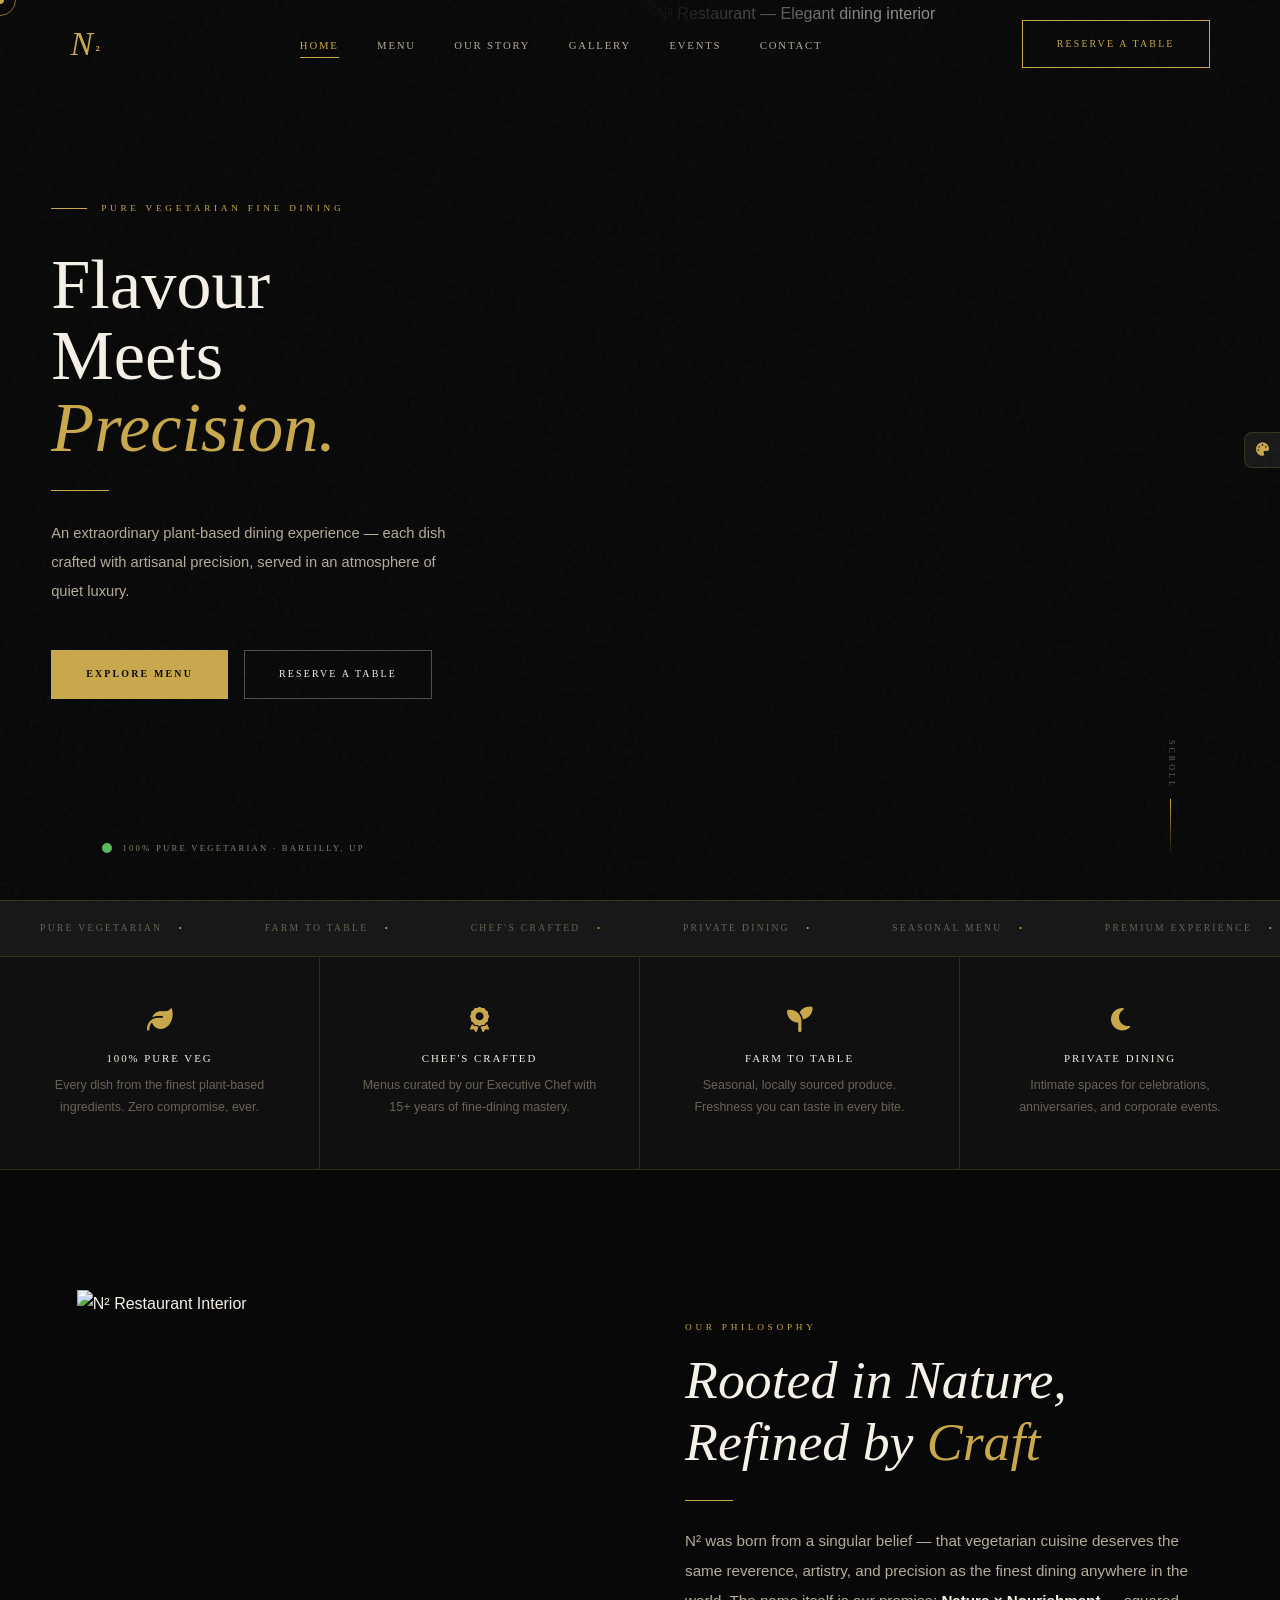
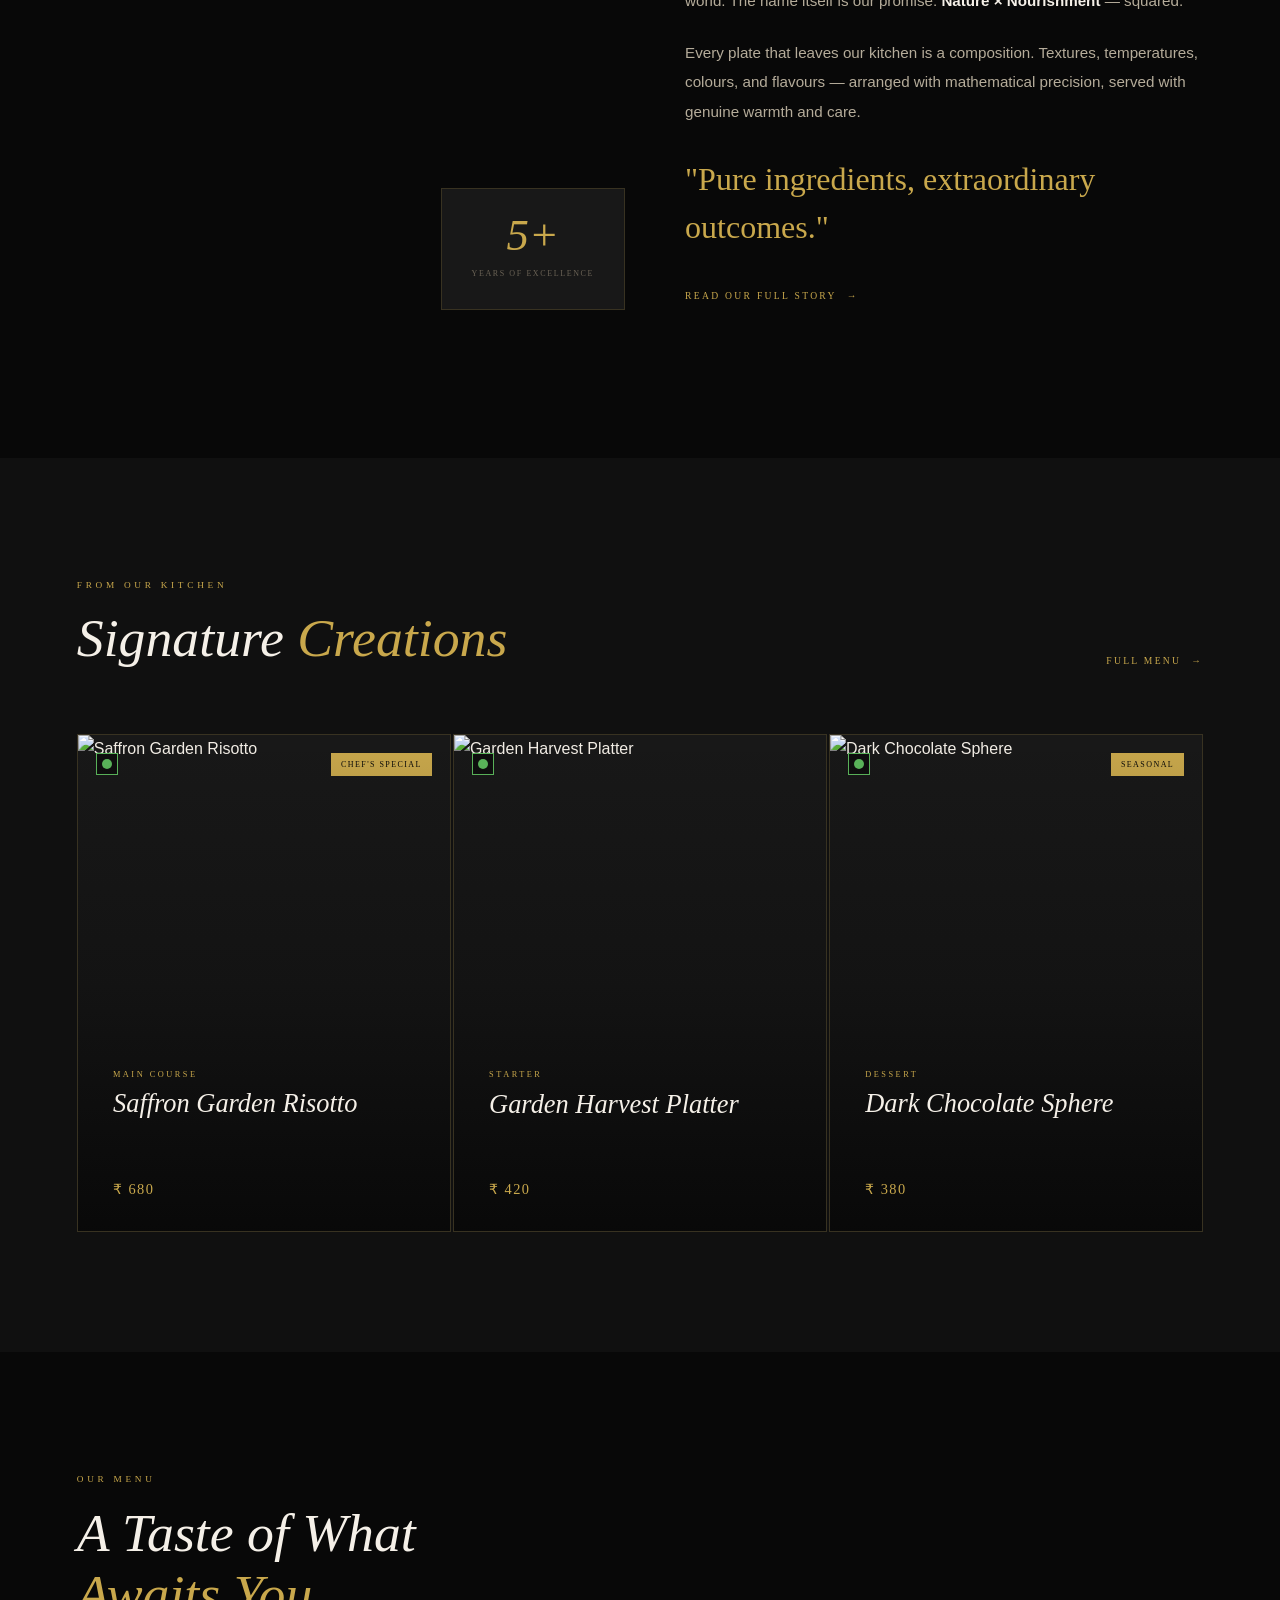
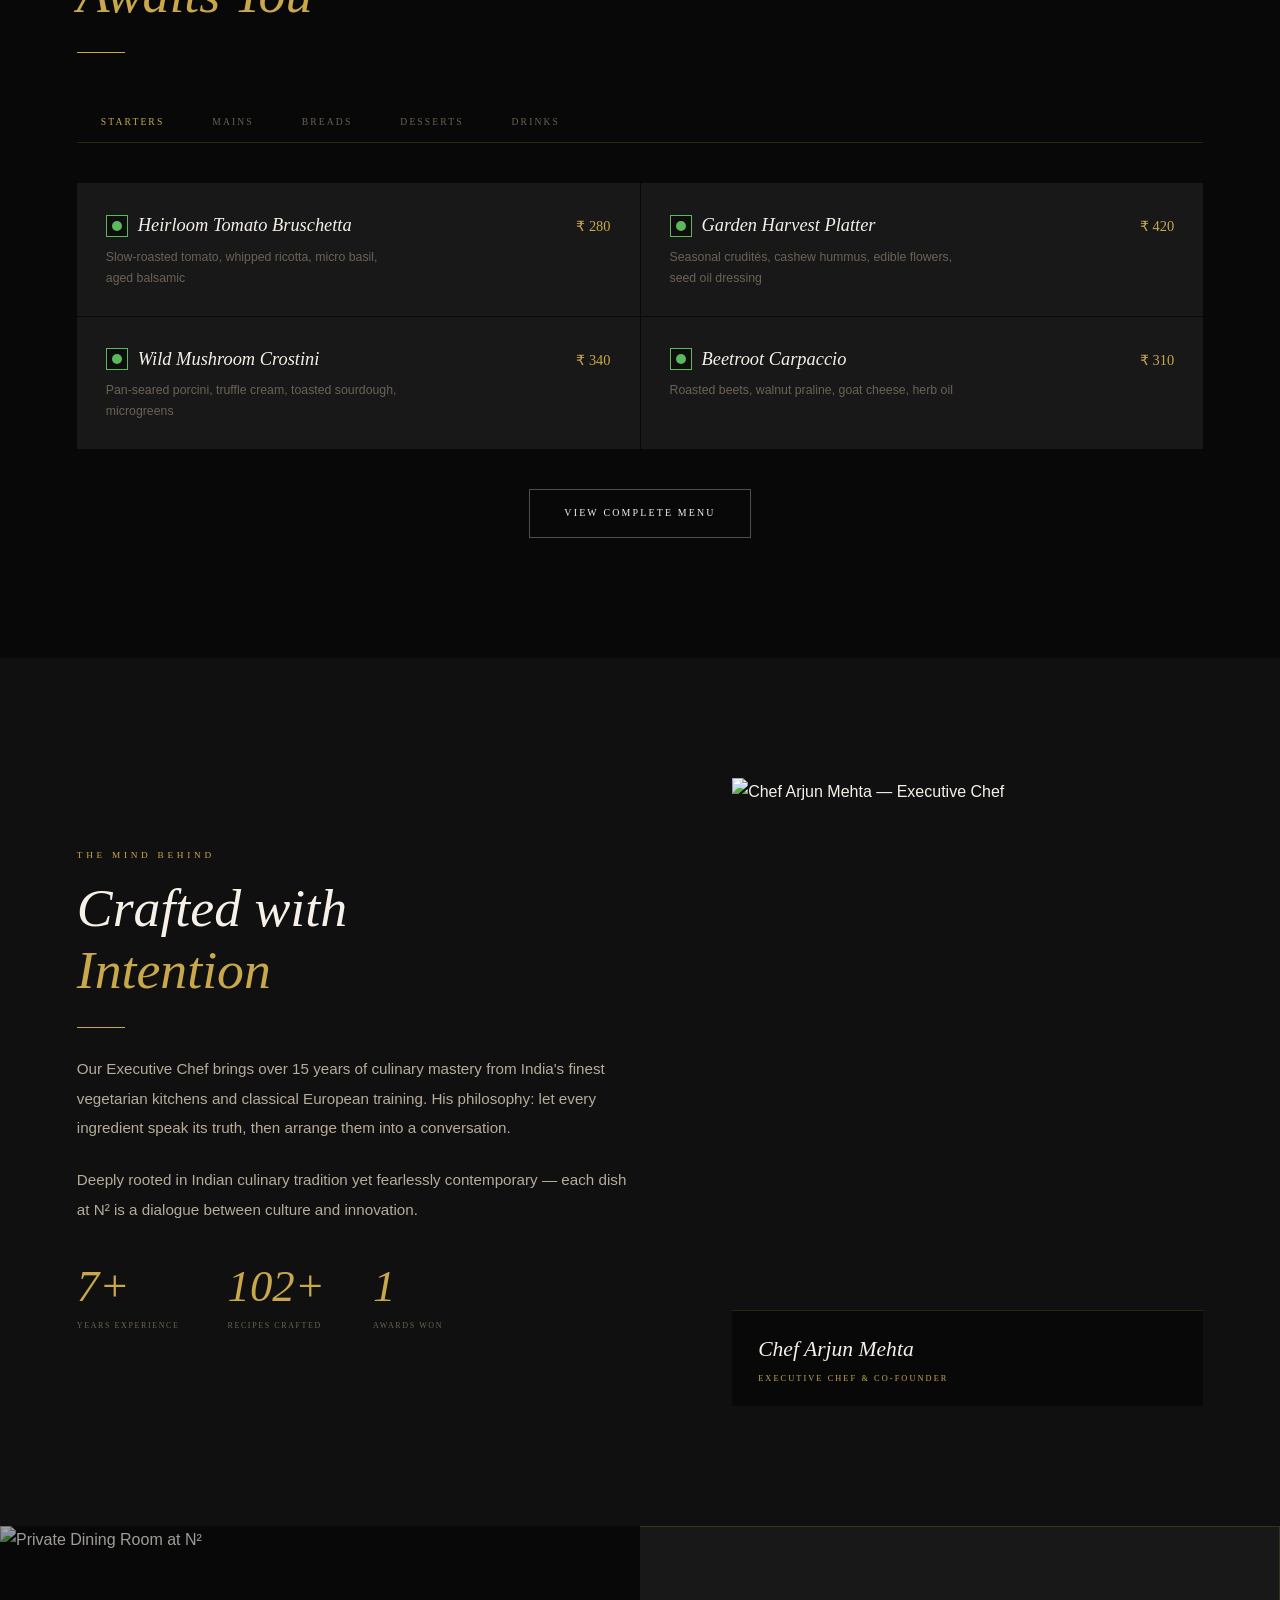
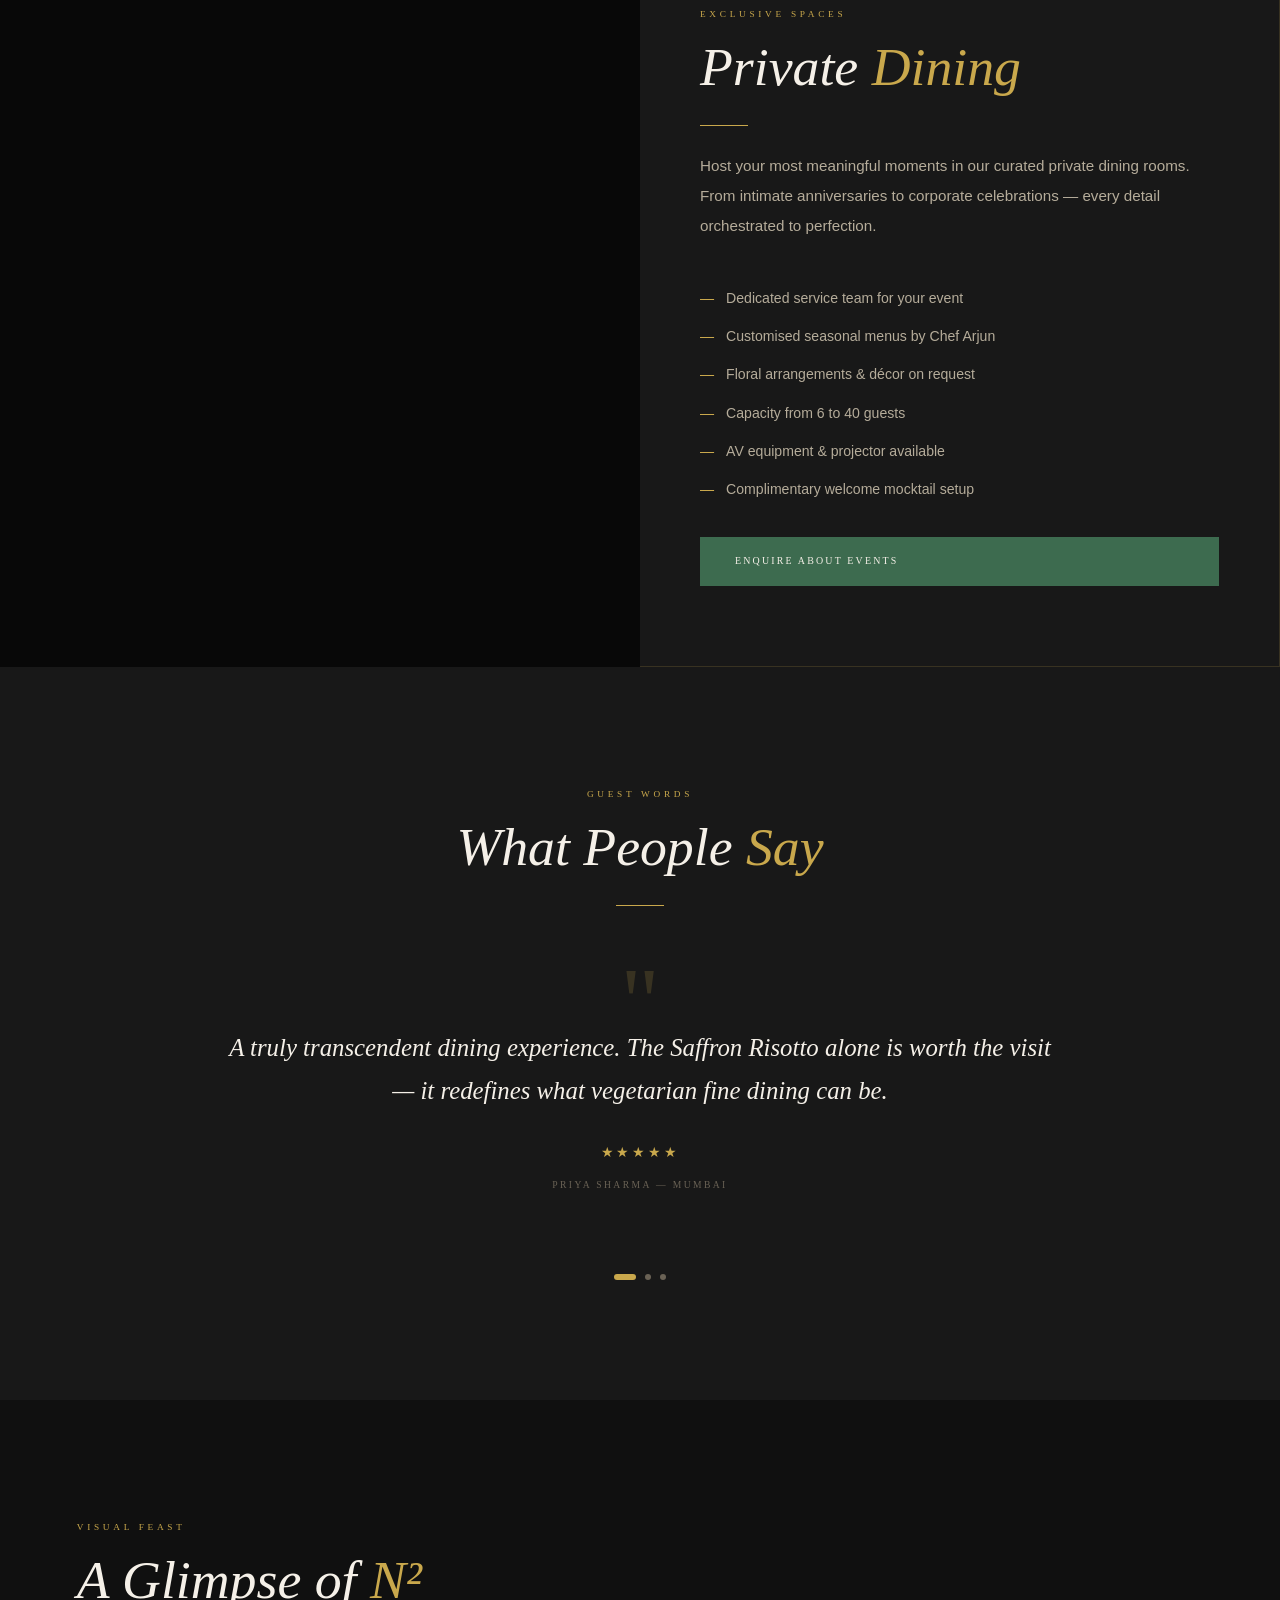
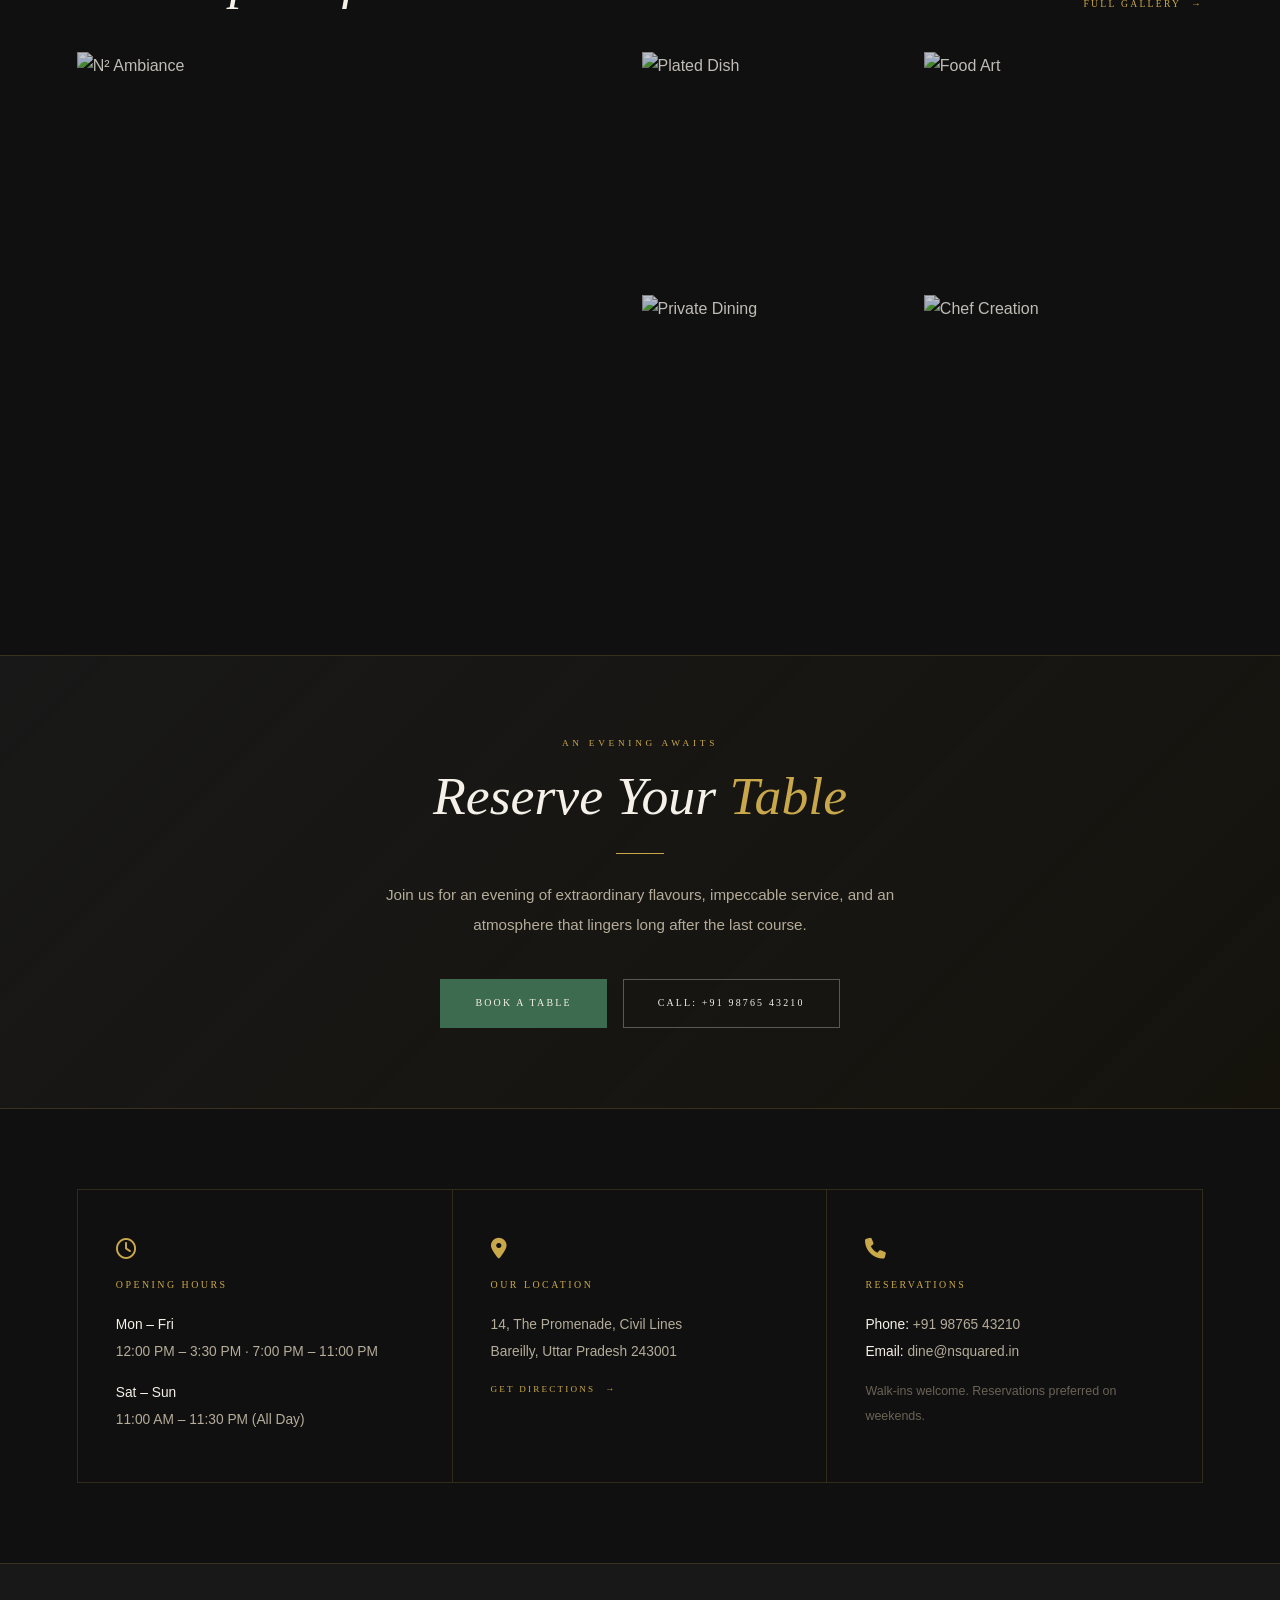
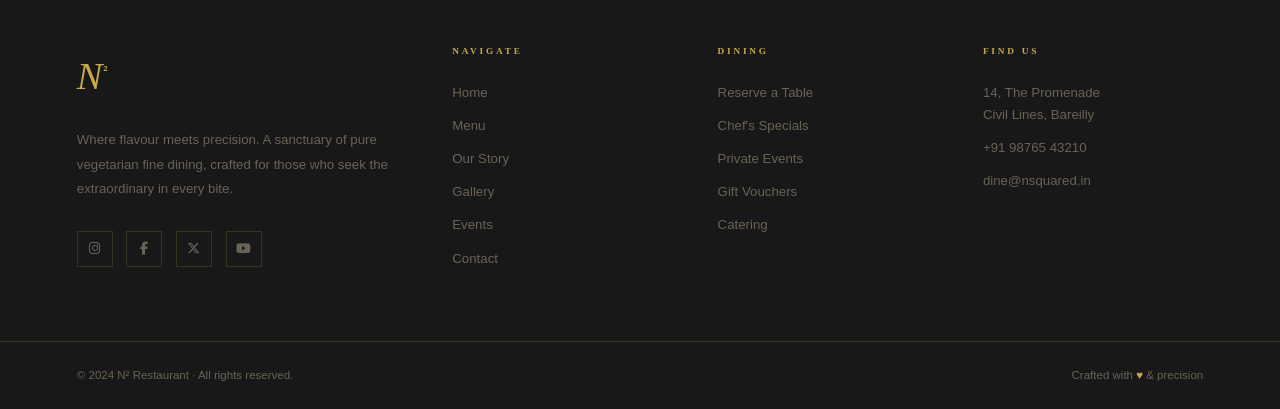
==== commit 1c3b1eeb: "Update script source path in index.html" ====
--- a/index.html
+++ b/index.html
@@ -1918,7 +1918,7 @@
   ══════════════════════════════════════ -->
 
   <!-- Global JS — sabhi pages ka shared script -->
-  <script src="js/main.js"></script>
+  <script src="main.js"></script>
 
   <!-- Page specific JS — sirf index.html ka -->
   <script>
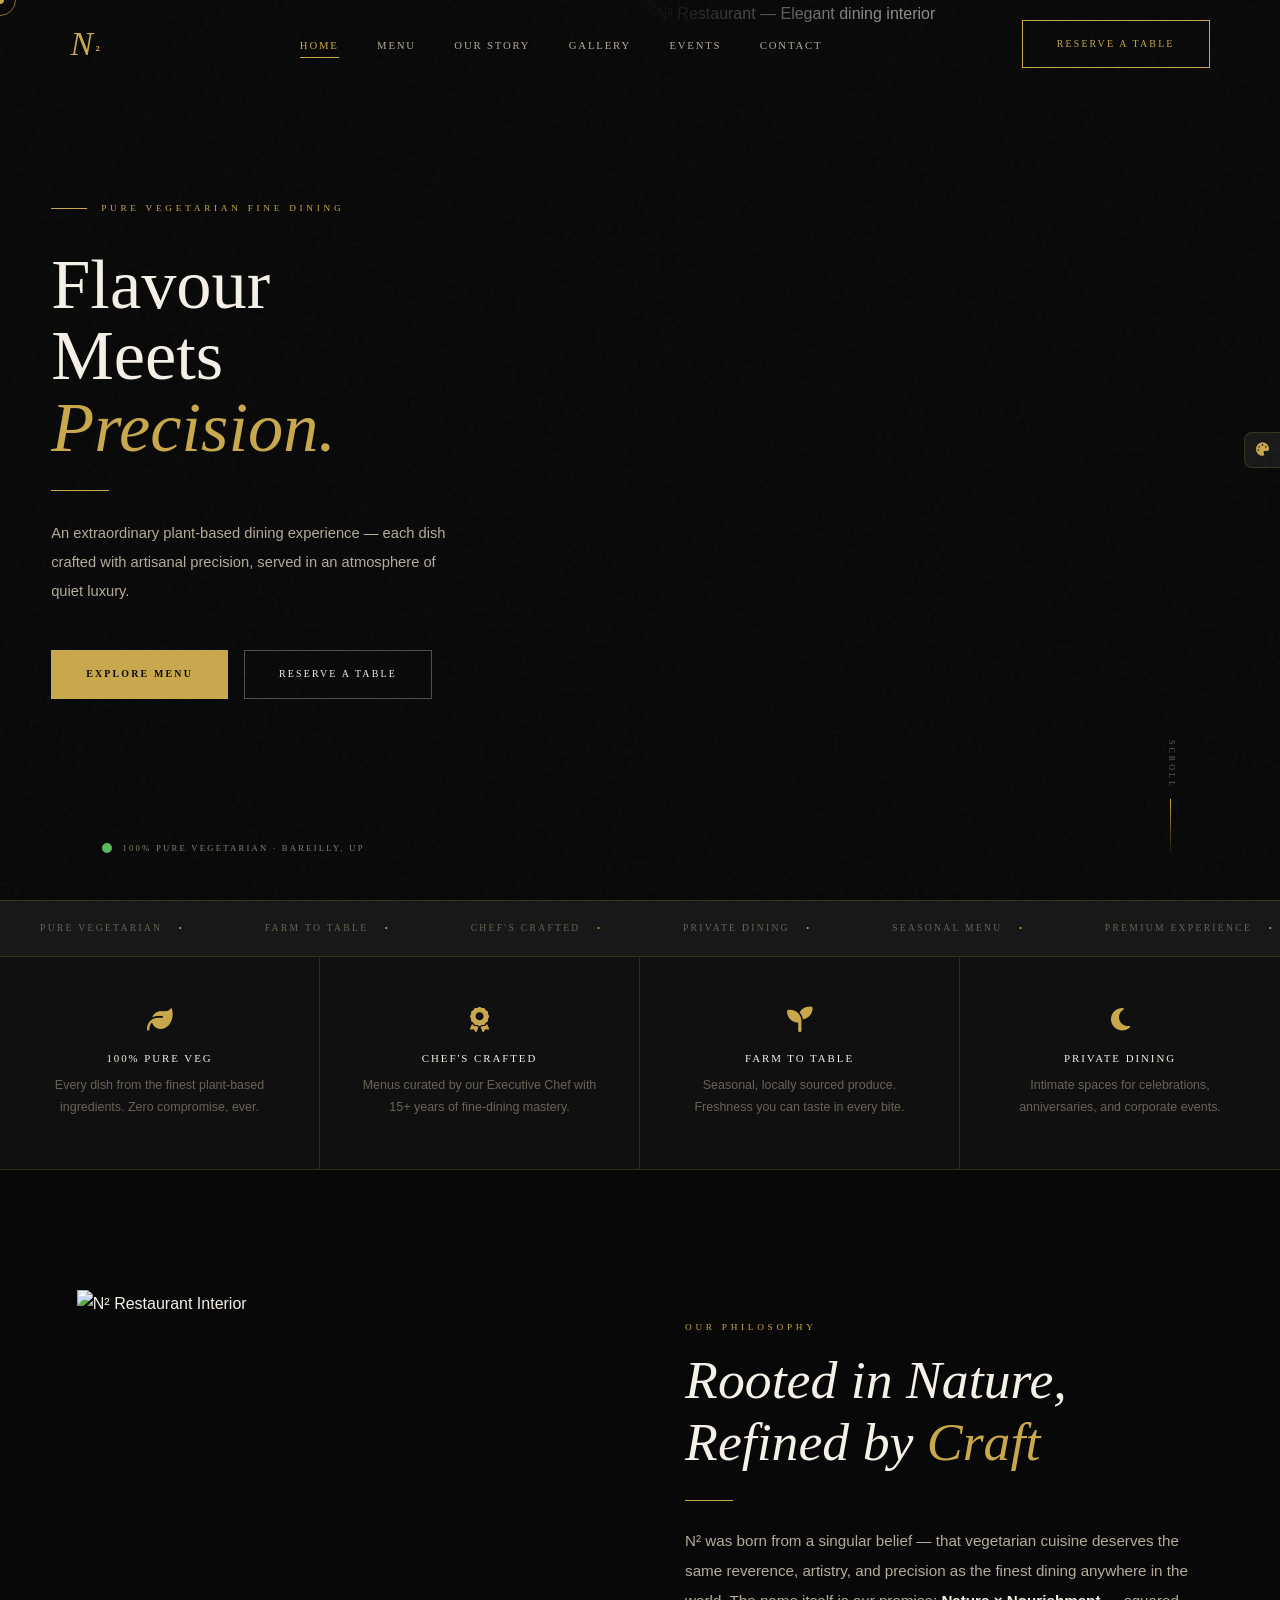
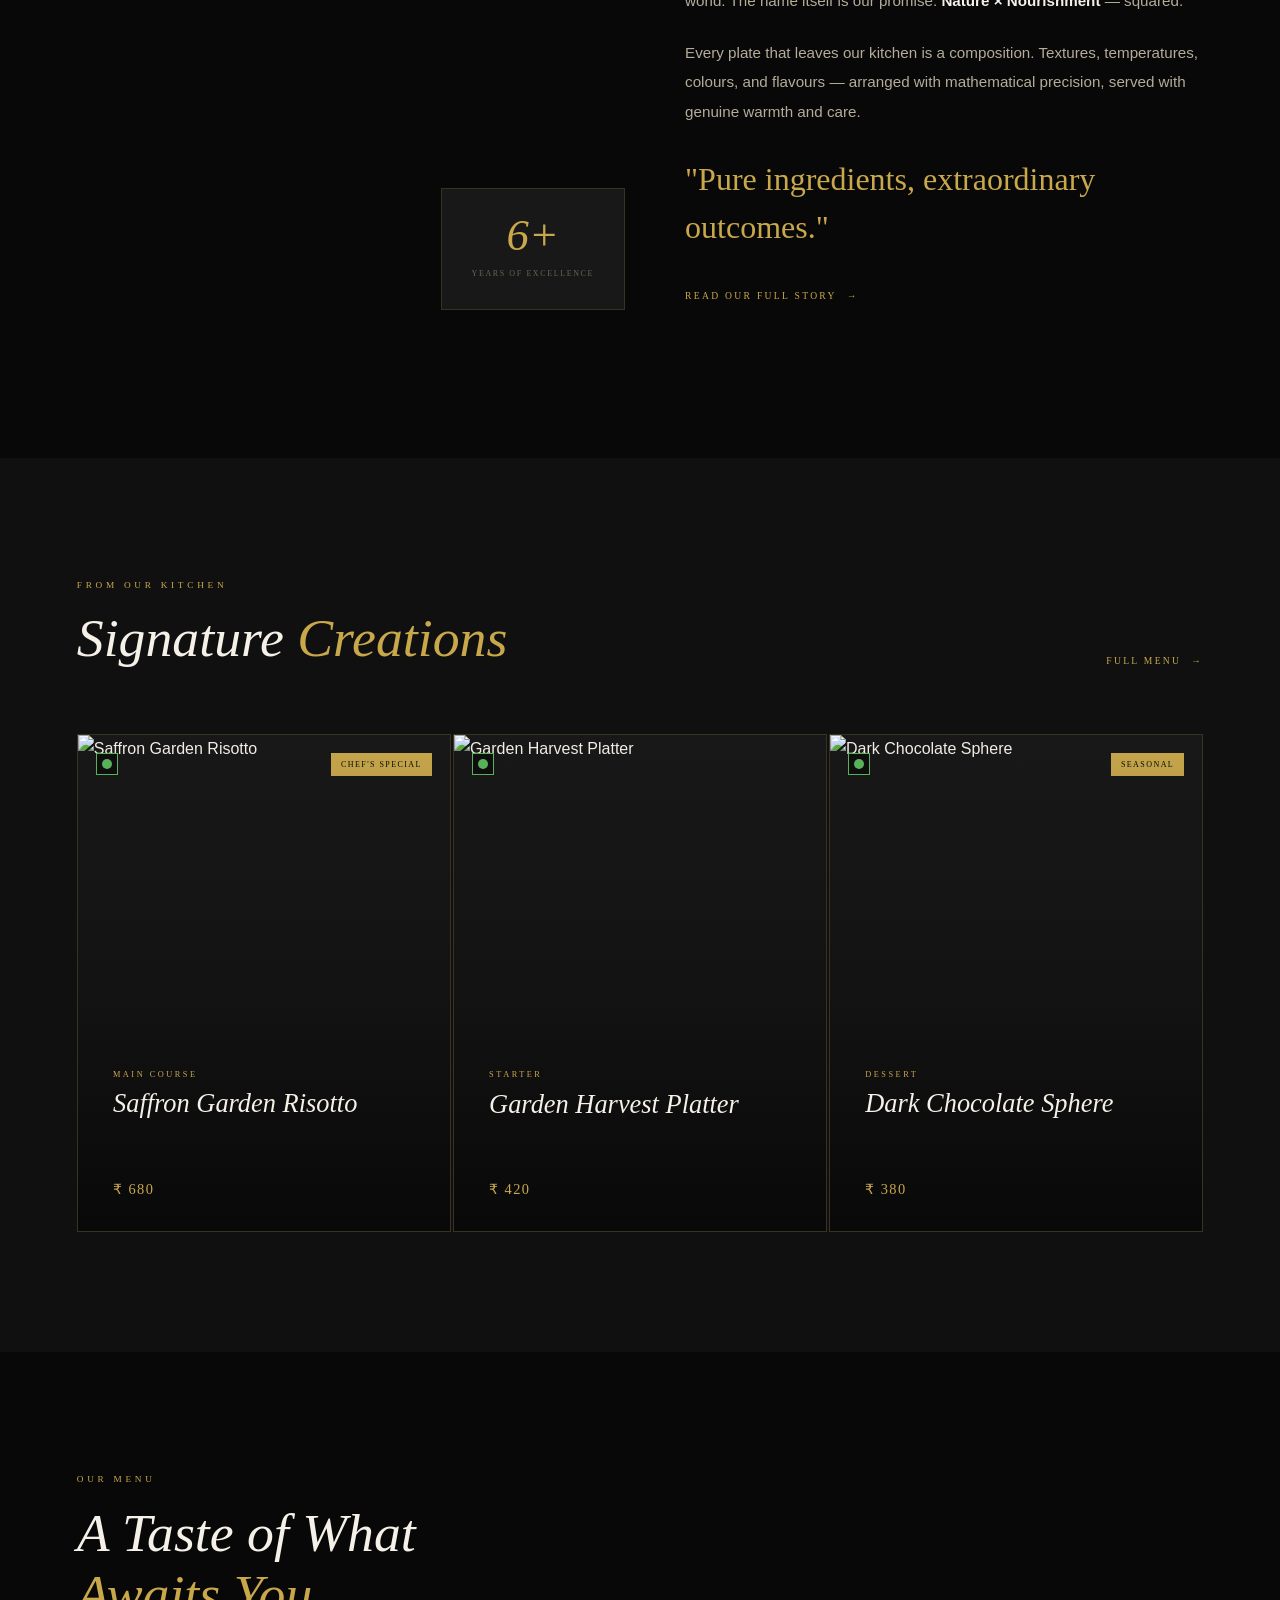
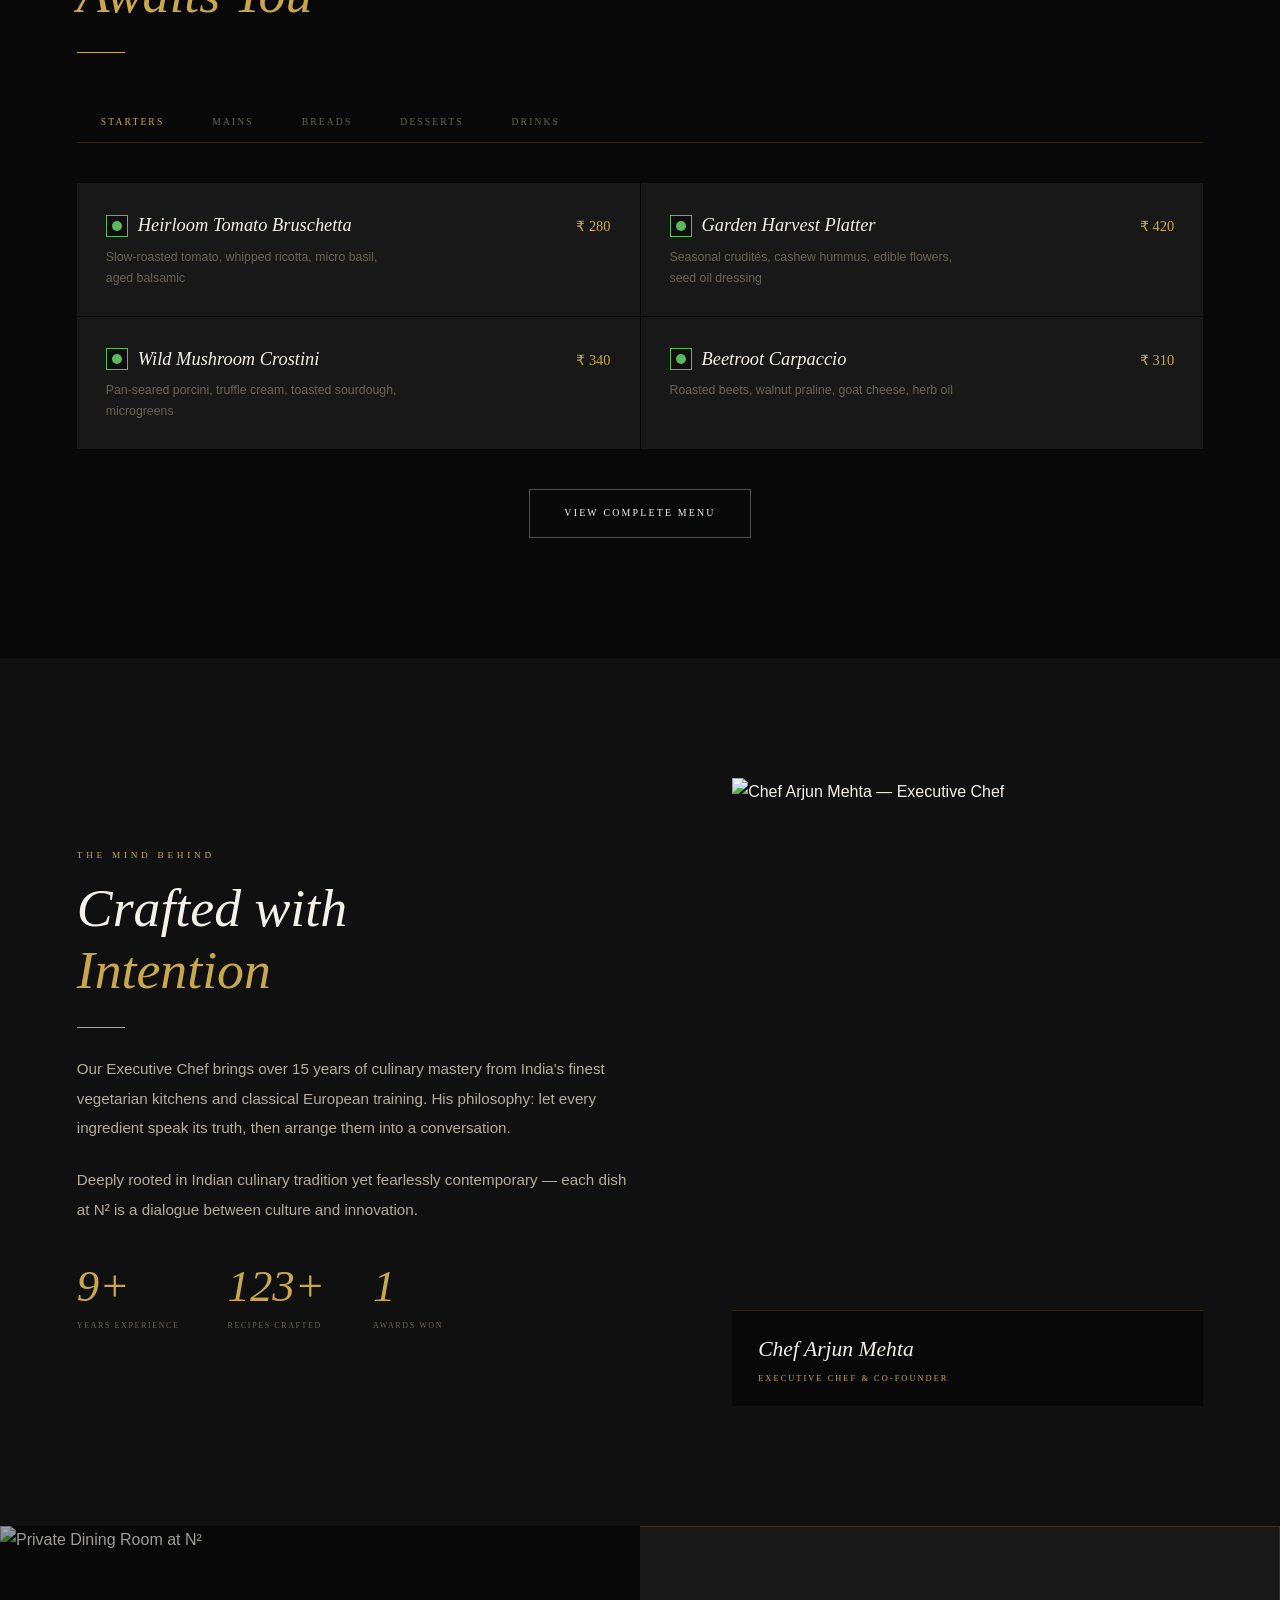
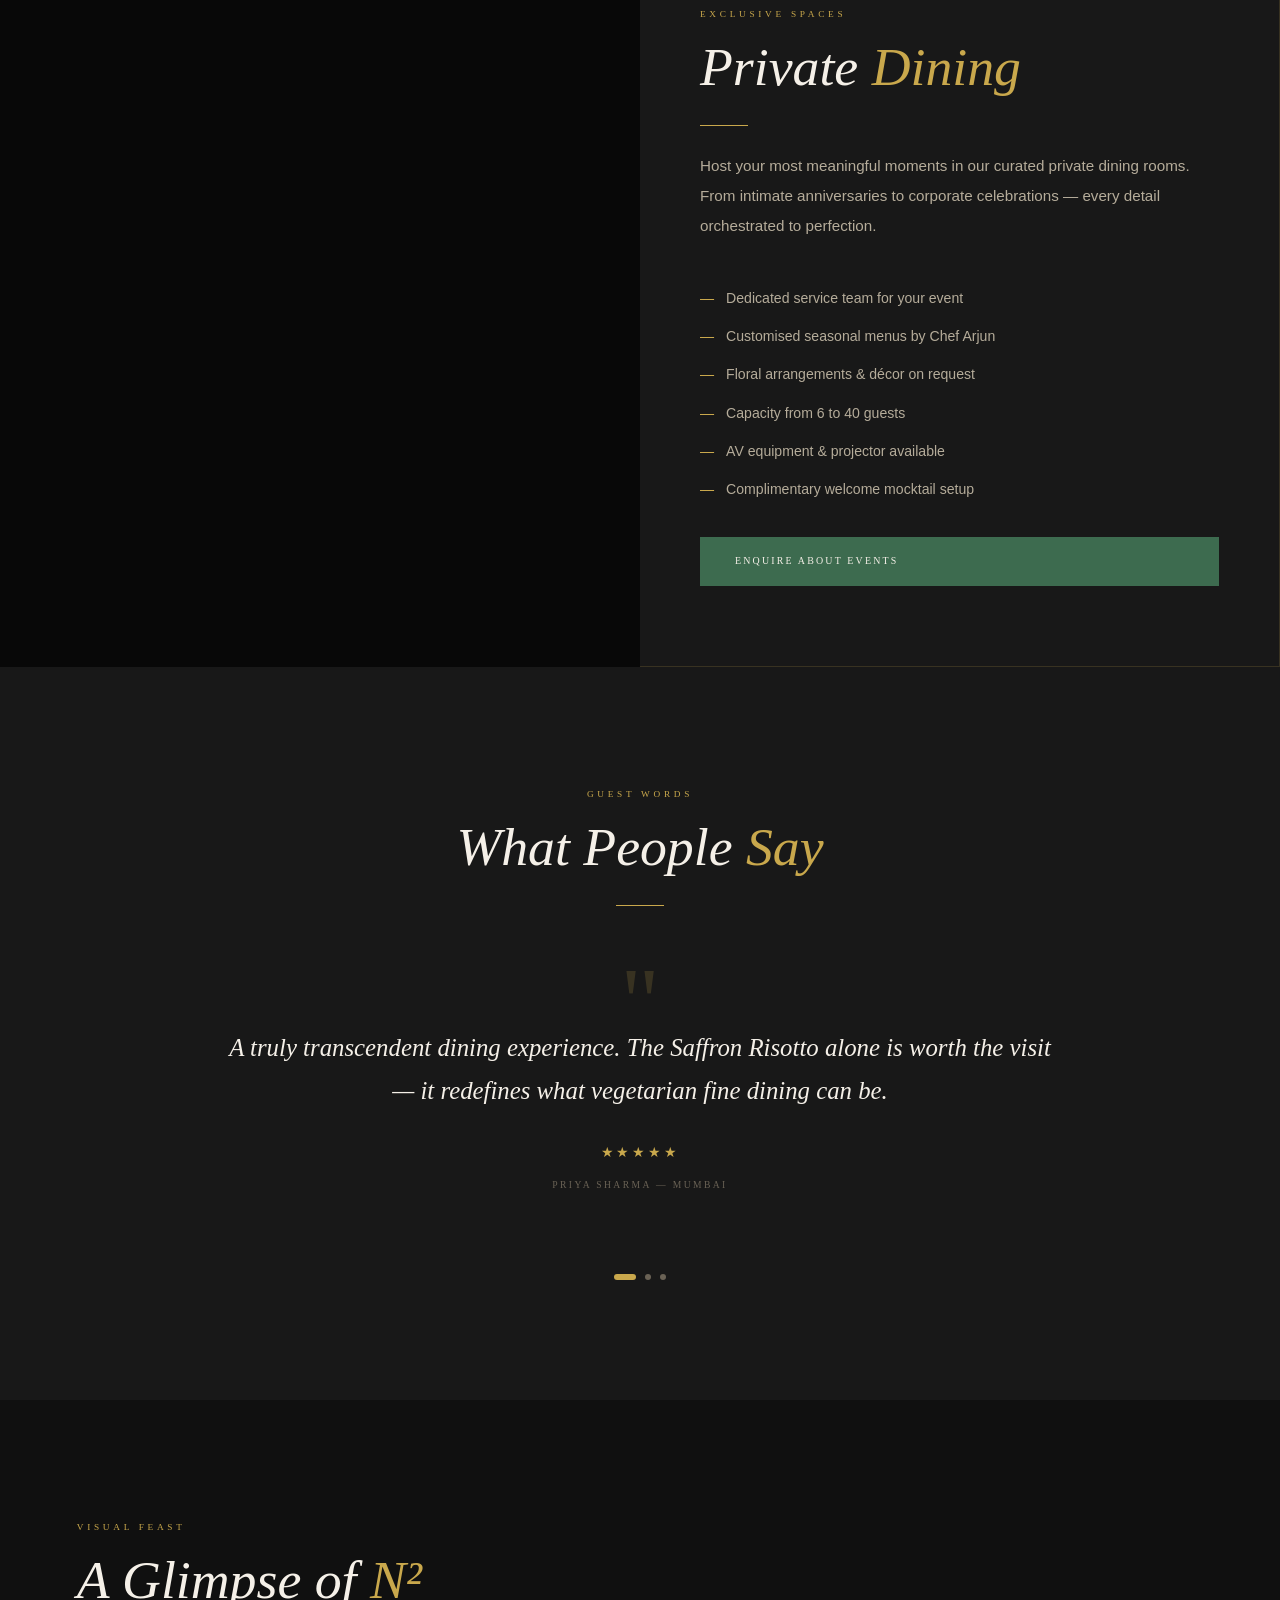
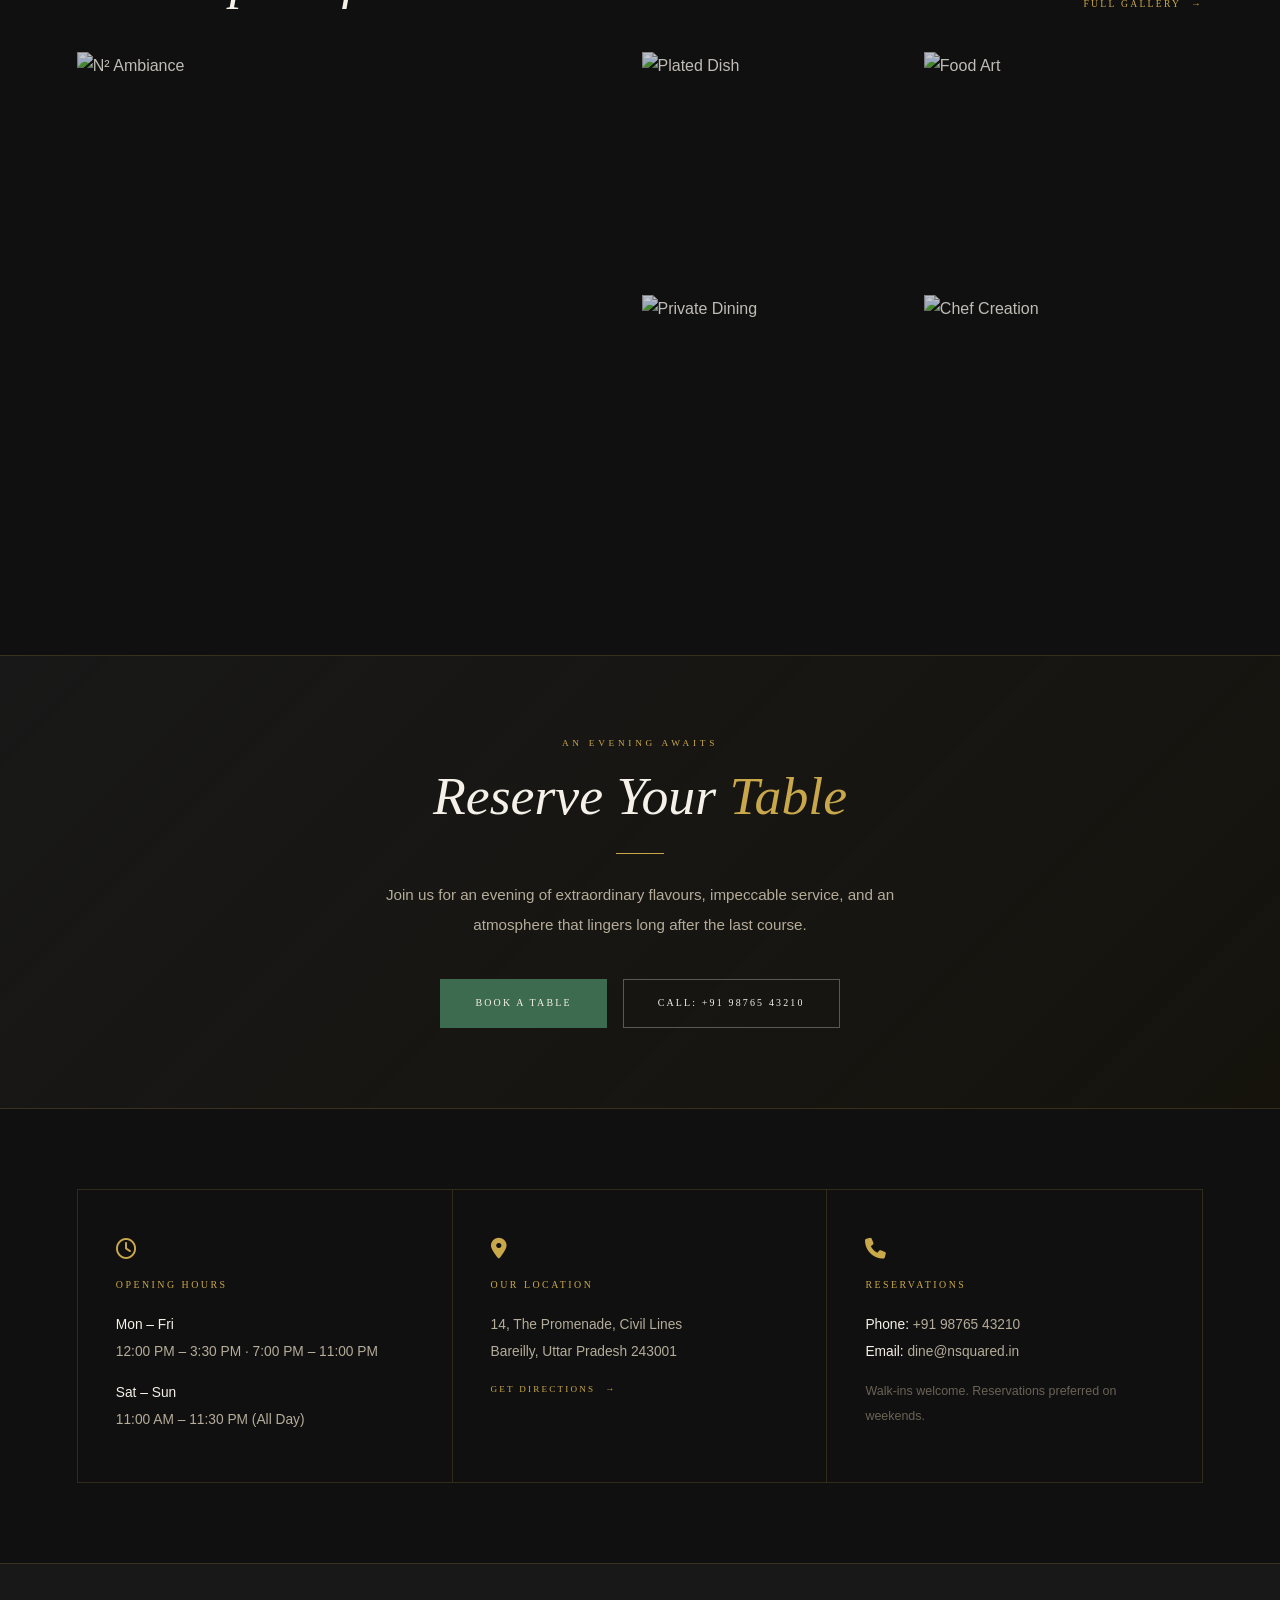
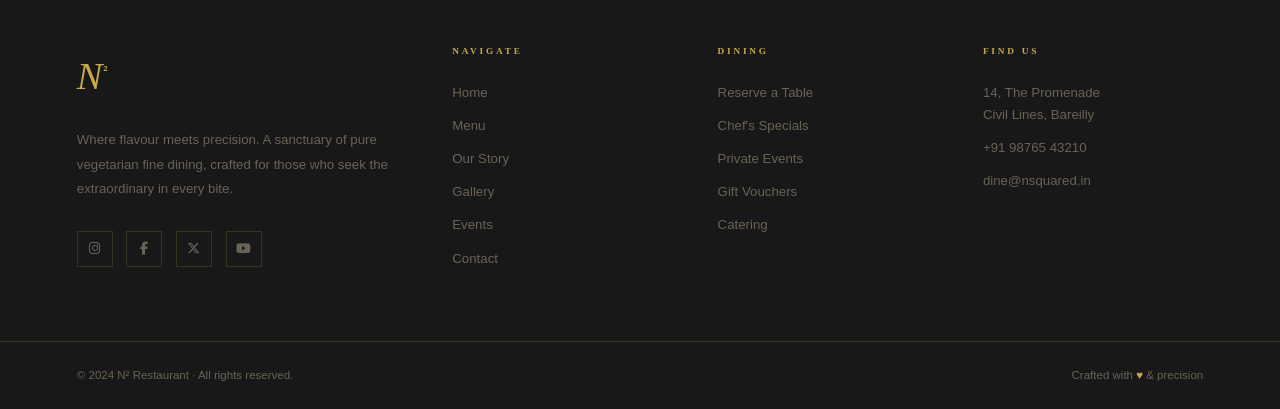
==== commit c6325706: "Add Open Graph meta tags to index.html Added Open Graph meta tags for better sharing on social media" ====
--- a/index.html
+++ b/index.html
@@ -4,6 +4,9 @@
   <meta charset="UTF-8"/>
   <meta name="viewport" content="width=device-width, initial-scale=1.0"/>
   <meta name="description" content="N² — Where Flavour Meets Precision. Pure vegetarian fine dining in Bareilly, UP."/>
+  <meta property="og:title" content="N² Restaurant | Fine Dine">
+  <meta property="og:description" content="Authentic Pure Veg Experience in Aonla.">
+  <meta property="og:image" content="link-to-your-logo.png">
   <title>N² — Where Flavour Meets Precision</title>
 
   <!-- Font Awesome Icons -->
